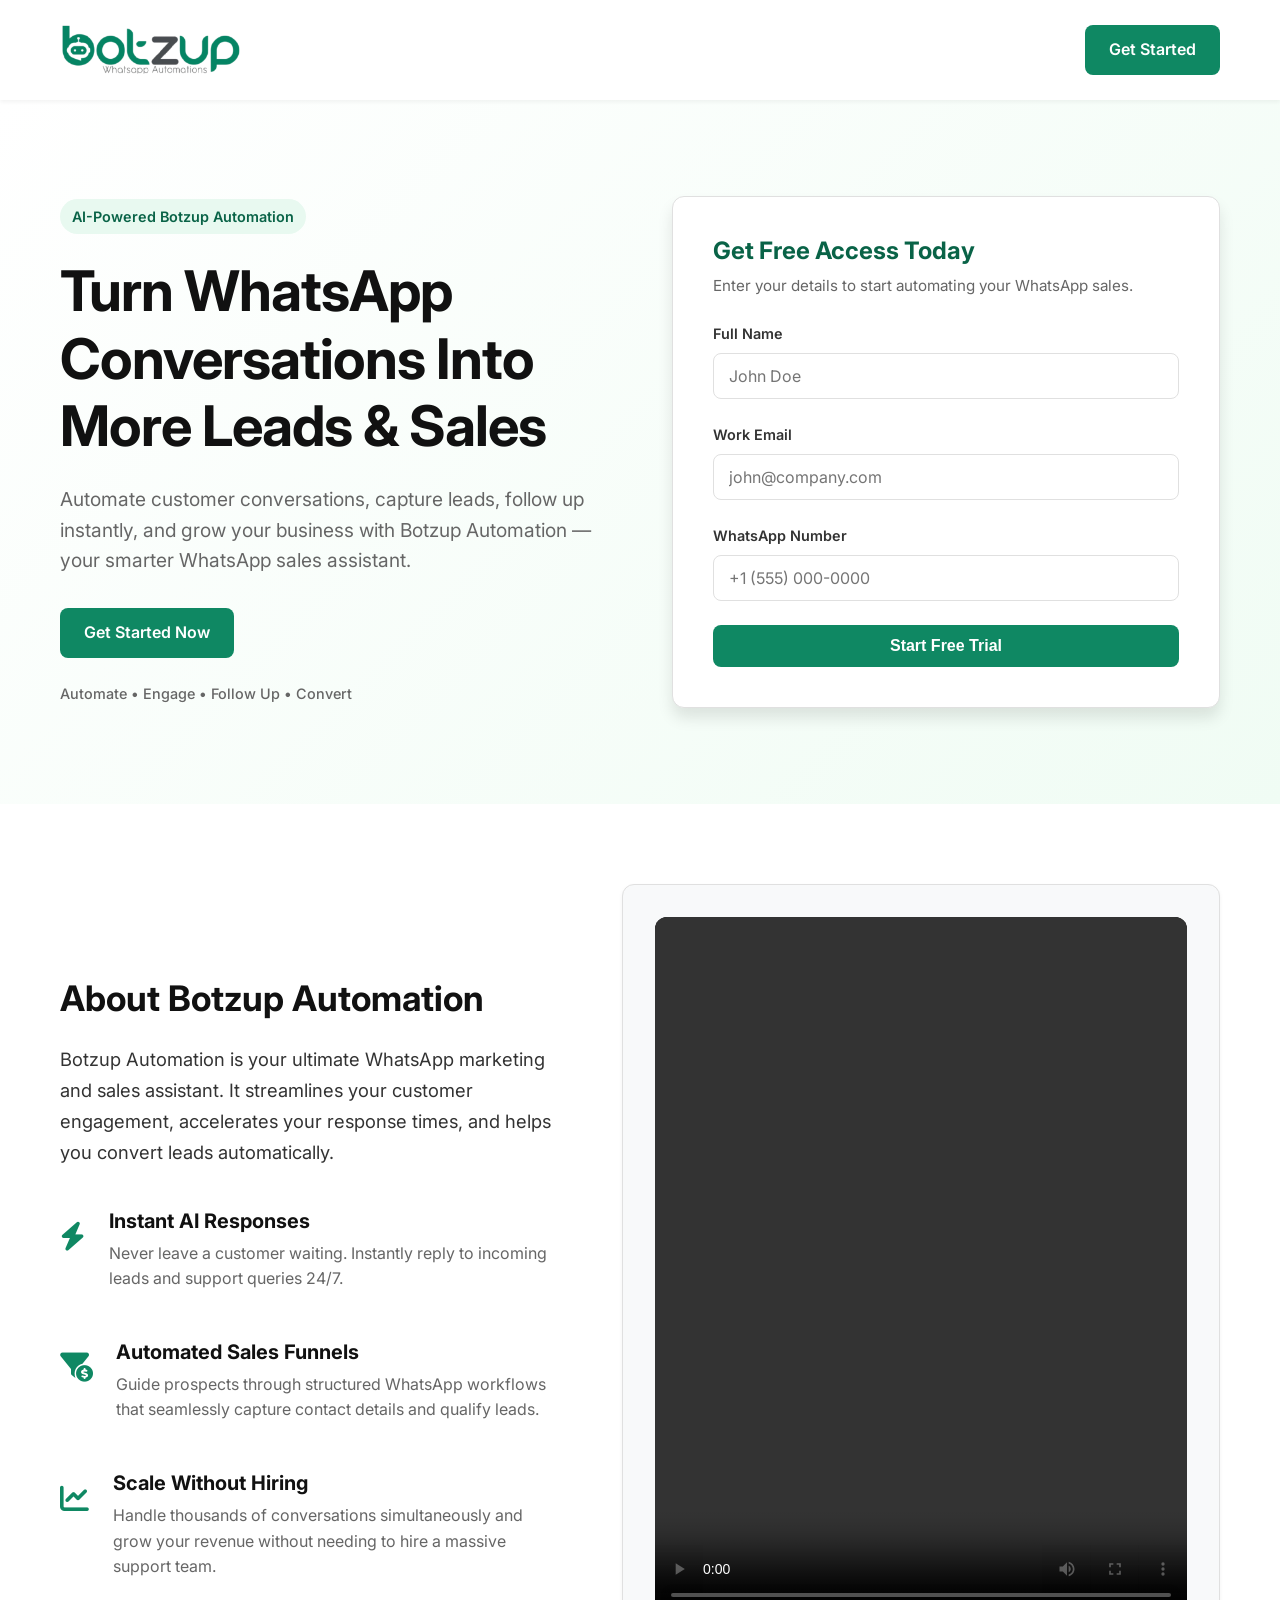
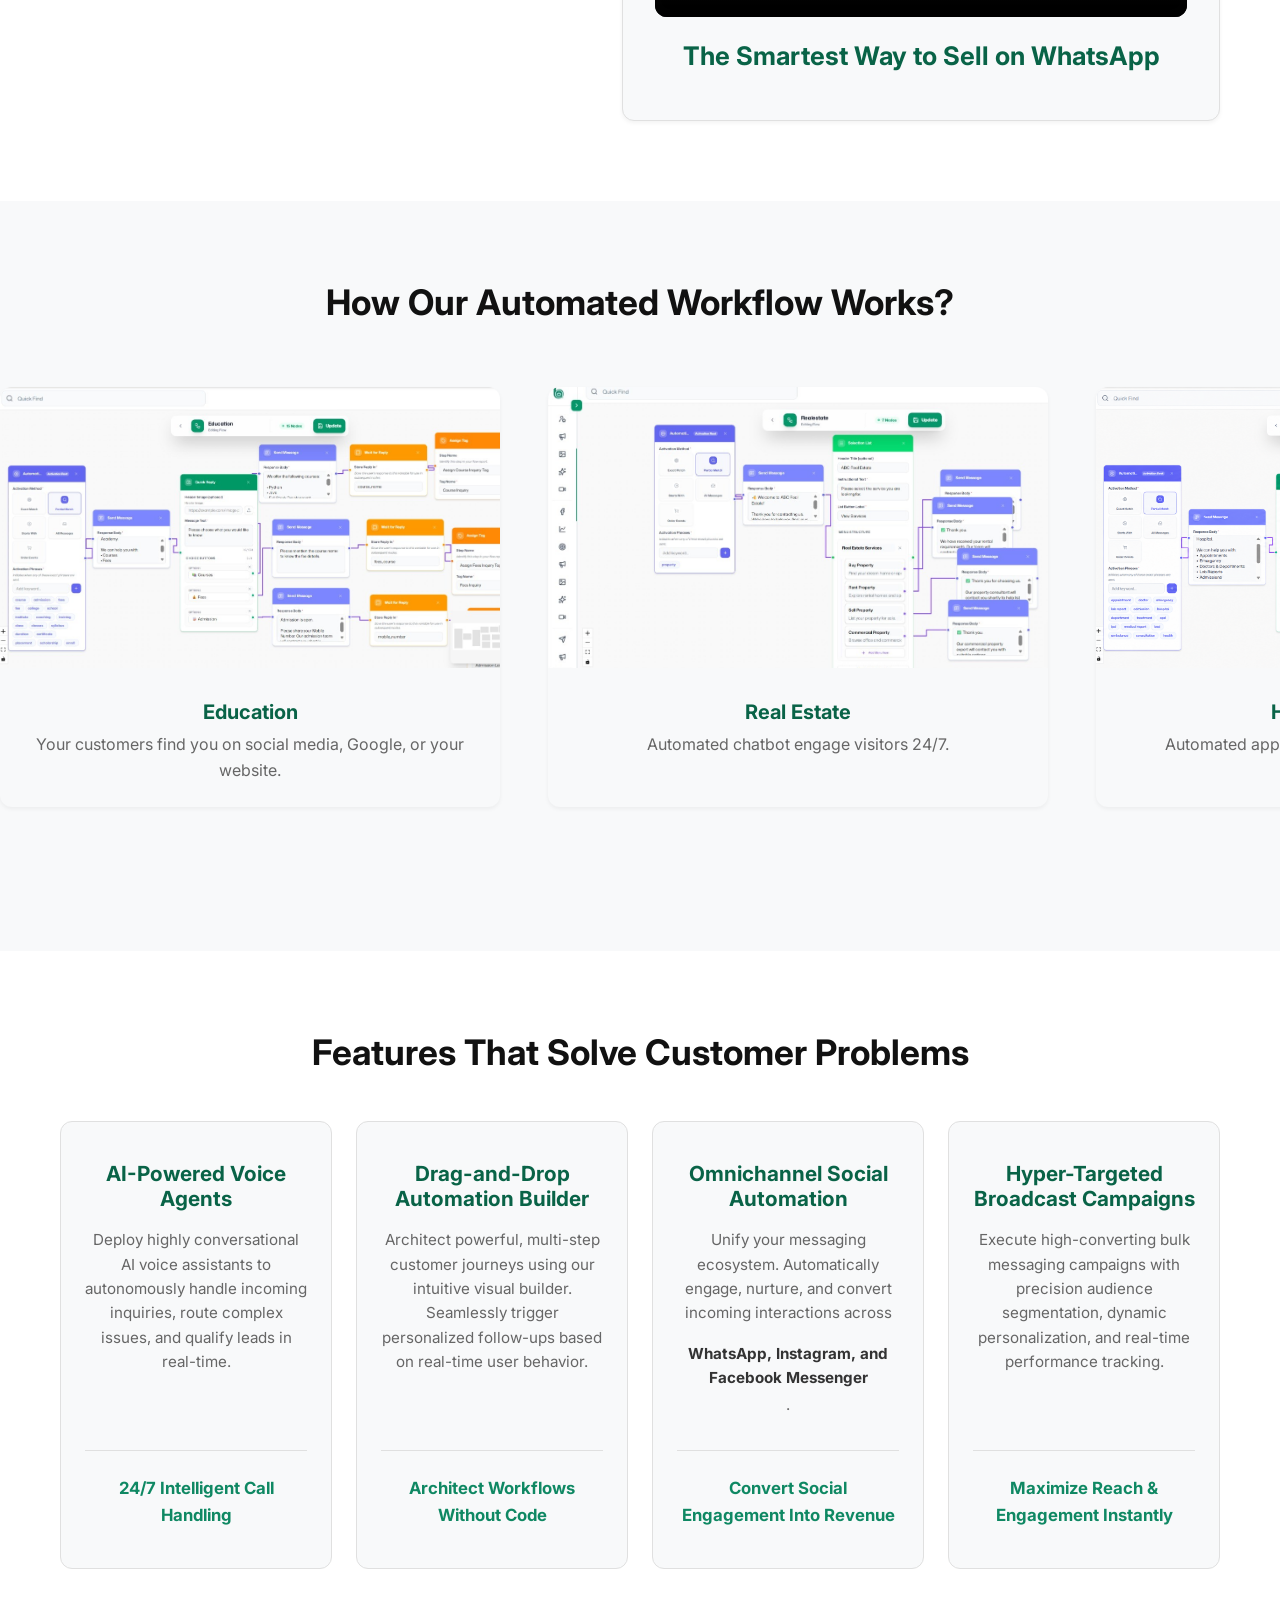
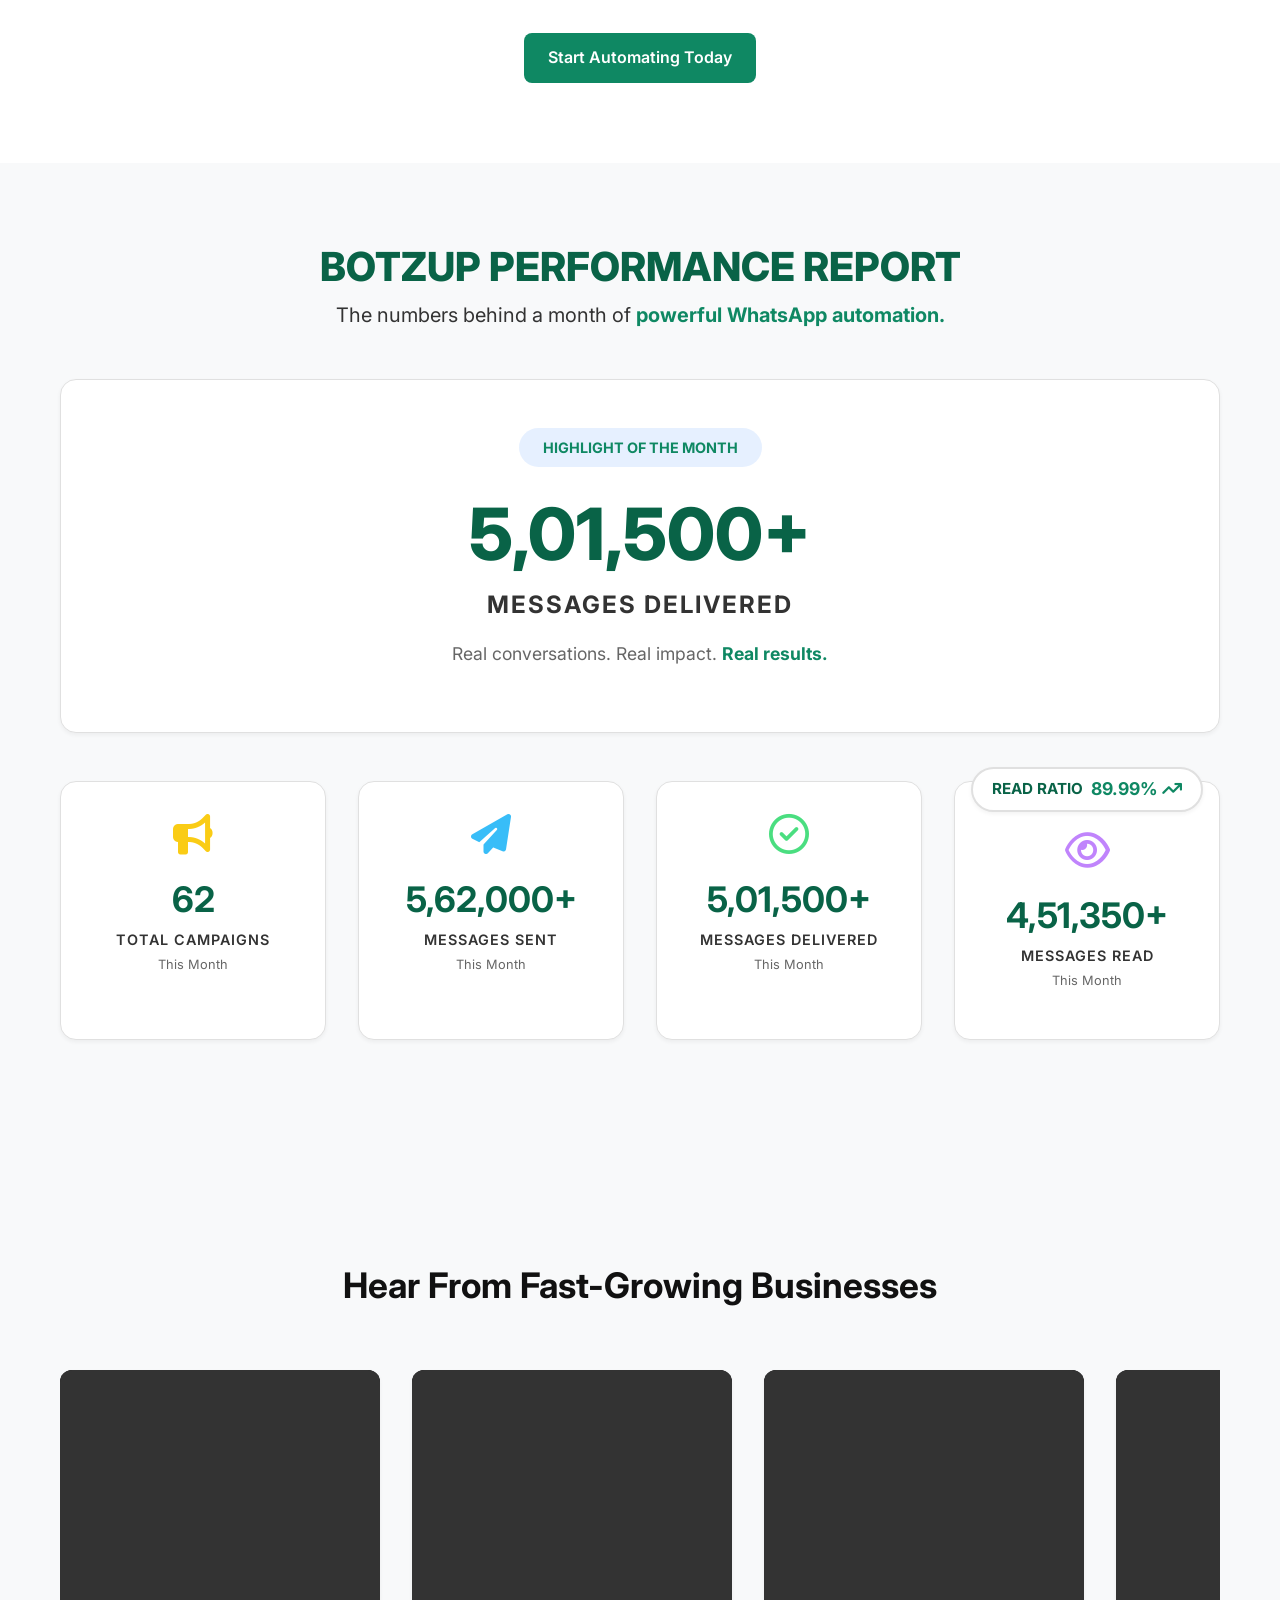
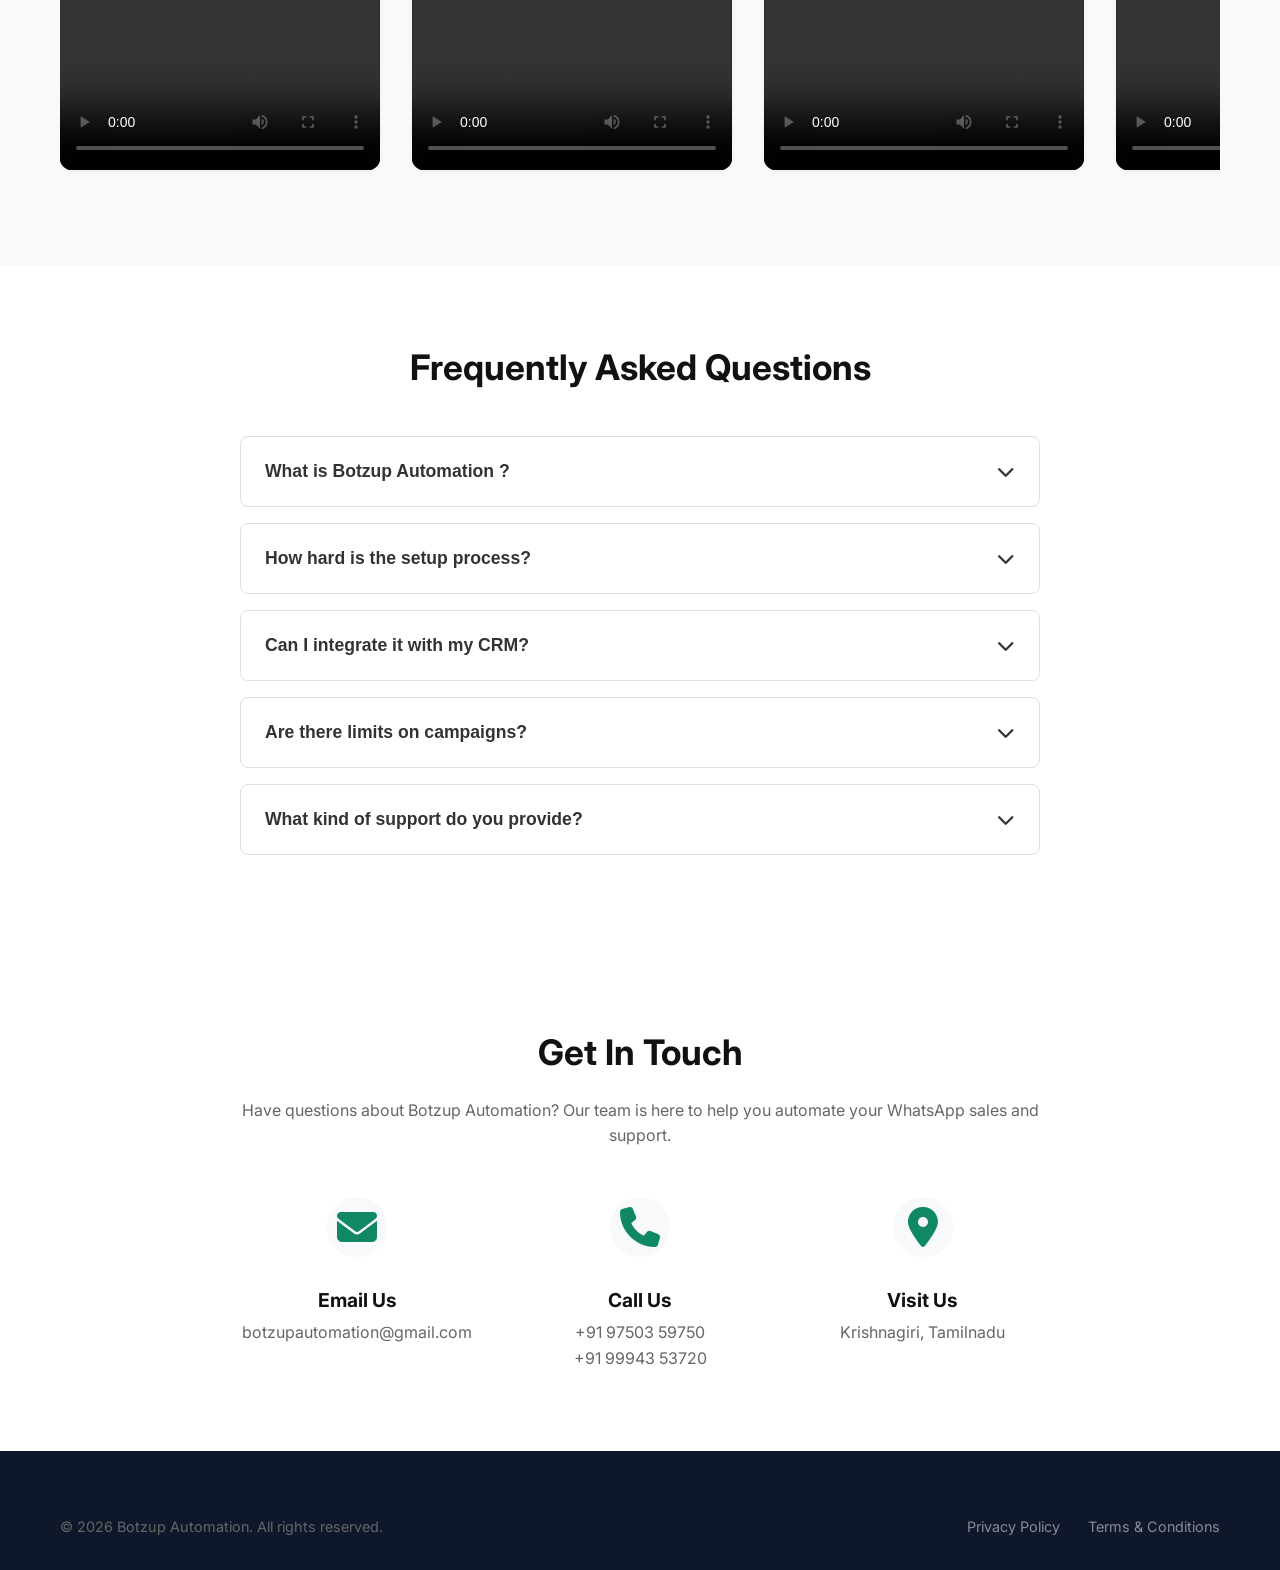
==== index.html @ b065ecfe "first commit" ====
<!DOCTYPE html>
<html lang="en">

<head>
    <meta charset="UTF-8">
    <meta name="viewport" content="width=device-width, initial-scale=1.0">
    <title>Botzup – Turn WhatsApp Conversations Into More Leads & Sales</title>
    <meta name="description"
        content="Automate customer conversations, capture leads, follow up instantly, and grow your business with Botzup Automation — your smarter WhatsApp sales assistant.">
    <link rel="stylesheet" href="css/style.css">
    <link href="https://fonts.googleapis.com/css2?family=Inter:wght@400;500;600;700;800&display=swap" rel="stylesheet">
    <link rel="stylesheet" href="https://cdnjs.cloudflare.com/ajax/libs/font-awesome/6.4.0/css/all.min.css">
    <link rel="icon" href="assets/images/logo.png">
</head>

<body>

    <header class="header" id="header">
        <div class="container header-container">
            <a href="index.html" class="logo">
                <img src="assets/images/logo23.png" alt="Botzup Ads Logo">
            </a>
            <div class="header-cta">
                <a href="https://botzup.net/auth/register" class="btn btn-primary" style="text-decoration: none;">Get
                    Started</a>
            </div>
        </div>
    </header>

    <main>
        <!-- 1. HERO SECTION -->
        <section id="hero" class="hero-section">
            <div class="container hero-container">
                <div class="hero-content">
                    <span class="hero-badge">AI-Powered Botzup Automation </span>
                    <h1>Turn WhatsApp Conversations Into More Leads & Sales</h1>
                    <p>Automate customer conversations, capture leads, follow up instantly, and grow your business with
                        Botzup Automation — your smarter WhatsApp sales assistant.</p>
                    <div class="hero-buttons">
                        <a href="https://botzup.net/auth/register" class="btn btn-primary"
                            style="text-decoration: none;">Get Started Now</a>
                    </div>
                    <div class="hero-trust">Automate &bull; Engage &bull; Follow Up &bull; Convert</div>
                </div>
                <div class="hero-visual">
                    <div class="hero-form-container">
                        <h3>Get Free Access Today</h3>
                        <p>Enter your details to start automating your WhatsApp sales.</p>

                        <form id="hero-form" class="hero-form">
                            <div class="form-group">
                                <label for="name">Full Name</label>
                                <input type="text" id="name" name="name" placeholder="John Doe" required>
                            </div>
                            <div class="form-group">
                                <label for="email">Work Email</label>
                                <input type="email" id="email" name="email" placeholder="john@company.com" required>
                            </div>
                            <div class="form-group">
                                <label for="phone">WhatsApp Number</label>
                                <input type="tel" id="phone" name="phone" placeholder="+1 (555) 000-0000" required>
                            </div>
                            <button type="submit" class="btn btn-primary btn-block">Start Free Trial</button>
                        </form>
                    </div>
                </div>
            </div>
        </section>

        <!-- OVERVIEW / ABOUT SECTION -->
        <section id="overview" class="overview-section" style="background-color: white;">
            <div class="container">
                <div class="overview-grid" style="display: flex; gap: 4rem; align-items: center; flex-wrap: wrap;">
                    <div class="overview-content" style="flex: 1; min-width: 300px;">
                        <h2 class="section-title" style="text-align: left; margin-bottom: 1.5rem;">About Botzup
                            Automation</h2>
                        <p
                            style="font-size: 1.15rem; margin-bottom: 2.5rem; color: var(--text-color); line-height: 1.7;">
                            Botzup Automation is your ultimate WhatsApp marketing and sales assistant. It streamlines
                            your
                            customer engagement, accelerates your response times, and helps you convert leads
                            automatically.
                        </p>

                        <ul class="overview-list" style="list-style: none; padding: 0;">
                            <li style="margin-bottom: 2rem; display: flex; align-items: flex-start; gap: 1.5rem;">
                                <div style="color: var(--primary-color); font-size: 1.8rem; margin-top: 5px;"><i
                                        class="fa-solid fa-bolt"></i></div>
                                <div>
                                    <h4 style="margin-bottom: 0.5rem; font-size: 1.25rem;">Instant AI Responses</h4>
                                    <p style="color: var(--text-light); line-height: 1.6;">Never leave a customer
                                        waiting.
                                        Instantly reply to incoming leads and support queries 24/7.</p>
                                </div>
                            </li>
                            <li style="margin-bottom: 2rem; display: flex; align-items: flex-start; gap: 1.5rem;">
                                <div style="color: var(--primary-color); font-size: 1.8rem; margin-top: 5px;"><i
                                        class="fa-solid fa-funnel-dollar"></i></div>
                                <div>
                                    <h4 style="margin-bottom: 0.5rem; font-size: 1.25rem;">Automated Sales Funnels</h4>
                                    <p style="color: var(--text-light); line-height: 1.6;">Guide prospects through
                                        structured WhatsApp workflows that seamlessly capture contact details and
                                        qualify
                                        leads.</p>
                                </div>
                            </li>
                            <li style="margin-bottom: 2rem; display: flex; align-items: flex-start; gap: 1.5rem;">
                                <div style="color: var(--primary-color); font-size: 1.8rem; margin-top: 5px;"><i
                                        class="fa-solid fa-chart-line"></i></div>
                                <div>
                                    <h4 style="margin-bottom: 0.5rem; font-size: 1.25rem;">Scale Without Hiring</h4>
                                    <p style="color: var(--text-light); line-height: 1.6;">Handle thousands of
                                        conversations
                                        simultaneously and grow your revenue without needing to hire a massive support
                                        team.
                                    </p>
                                </div>
                            </li>
                        </ul>
                    </div>
                    <div class="overview-visual" style="flex: 1.2; min-width: 400px;">
                        <div
                            style="background: var(--bg-light); padding: 2rem; border-radius: var(--border-radius); border: 1px solid var(--border-color); text-align: center; box-shadow: var(--shadow-sm);">
                            <div
                                style="position: relative; width: 100%; height: 700px; margin-bottom: 1.5rem; background-color: #000; border-radius: var(--border-radius); overflow: hidden;">
                                <video width="100%" height="100%" controls style="object-fit: cover;">
                                    <source src="assets/images/about.mp4" type="video/mp4">
                                    Your browser does not support the video tag.
                                </video>
                            </div>
                            <h3 style="font-size: 1.6rem; margin-bottom: 1rem; color: var(--primary-dark);">The Smartest
                                Way to Sell on WhatsApp</h3>

                        </div>
                    </div>
                </div>
            </div>
        </section>

        <!-- 2. PROBLEM SECTION -->
        <section id="problem" class="problem-section">
            <div class="container-fluid">
                <h2 class="section-title">How Our Automated Workflow Works?</h2>

                <div class="workflow-slider"
                    style="position: relative; width: 100%; overflow: hidden; padding: 1rem 0; margin-top: 3rem; margin-bottom: 3rem;">
                    <div class="workflow-slide-track"
                        style="display: flex; gap: 3rem; width: max-content; animation: scroll-workflow 30s linear infinite;">
                        <!-- Original 4 slides -->
                        <div class="workflow-slide"
                            style="width: 500px; flex-shrink: 0; background-color: #f8f9fa; border-radius: var(--border-radius); overflow: hidden; box-shadow: var(--shadow-sm);">
                            <div style="aspect-ratio: 16/9; width: 100%;">
                                <img src="assets/images/flow01.jpeg" alt="Flow Step 1"
                                    style="width: 100%; height: 100%; object-fit: cover;">
                            </div>
                            <div style="padding: 1.5rem; text-align: center;">
                                <h3 style="font-size: 1.25rem; color: var(--primary-dark); margin-bottom: 0.5rem;">
                                    Education</h3>
                                <p style="color: var(--text-light); margin: 0;">Your customers find you on social media,
                                    Google, or your website.</p>
                            </div>
                        </div>
                        <div class="workflow-slide"
                            style="width: 500px; flex-shrink: 0; background-color: #f8f9fa; border-radius: var(--border-radius); overflow: hidden; box-shadow: var(--shadow-sm);">
                            <div style="aspect-ratio: 16/9; width: 100%;">
                                <img src="assets/images/flow02.jpeg" alt="Flow Step 2"
                                    style="width: 100%; height: 100%; object-fit: cover;">
                            </div>
                            <div style="padding: 1.5rem; text-align: center;">
                                <h3 style="font-size: 1.25rem; color: var(--primary-dark); margin-bottom: 0.5rem;">
                                    Real Estate</h3>
                                <p style="color: var(--text-light); margin: 0;">Automated chatbot engage visitors 24/7.
                                </p>
                            </div>
                        </div>
                        <div class="workflow-slide"
                            style="width: 500px; flex-shrink: 0; background-color: #f8f9fa; border-radius: var(--border-radius); overflow: hidden; box-shadow: var(--shadow-sm);">
                            <div style="aspect-ratio: 16/9; width: 100%;">
                                <img src="assets/images/flow03.png" alt="Flow Step 3"
                                    style="width: 100%; height: 100%; object-fit: cover;">
                            </div>
                            <div style="padding: 1.5rem; text-align: center;">
                                <h3 style="font-size: 1.25rem; color: var(--primary-dark); margin-bottom: 0.5rem;">
                                    Hospital/Clinics</h3>
                                <p style="color: var(--text-light); margin: 0;">Automated appointment booking and
                                    follow-ups
                                </p>
                            </div>
                        </div>
                        <div class="workflow-slide"
                            style="width: 500px; flex-shrink: 0; background-color: #f8f9fa; border-radius: var(--border-radius); overflow: hidden; box-shadow: var(--shadow-sm);">
                            <div style="aspect-ratio: 16/9; width: 100%;">
                                <img src="assets/images/flow04.png" alt="Flow Step 4"
                                    style="width: 100%; height: 100%; object-fit: cover;">
                            </div>
                            <div style="padding: 1.5rem; text-align: center;">
                                <h3 style="font-size: 1.25rem; color: var(--primary-dark); margin-bottom: 0.5rem;">
                                    E-commerce</h3>
                                <p style="color: var(--text-light); margin: 0;">Automated product recommendations and
                                    order</p>
                            </div>
                        </div>
                        <div class="workflow-slide"
                            style="width: 500px; flex-shrink: 0; background-color: #f8f9fa; border-radius: var(--border-radius); overflow: hidden; box-shadow: var(--shadow-sm);">
                            <div style="aspect-ratio: 16/9; width: 100%;">
                                <img src="assets/images/flow05.png" alt="Flow Step 5"
                                    style="width: 100%; height: 100%; object-fit: cover;">
                            </div>
                            <div style="padding: 1.5rem; text-align: center;">
                                <h3 style="font-size: 1.25rem; color: var(--primary-dark); margin-bottom: 0.5rem;">
                                    Restaurant</h3>
                                <p style="color: var(--text-light); margin: 0;">Automated table reservations and order
                                </p>
                            </div>
                        </div>

                        <!-- Duplicated slides for Infinite Scroll -->
                        <div class="workflow-slide"
                            style="width: 500px; flex-shrink: 0; background-color: #f8f9fa; border-radius: var(--border-radius); overflow: hidden; box-shadow: var(--shadow-sm);">
                            <div style="aspect-ratio: 16/9; width: 100%;">
                                <img src="assets/images/flow01.jpeg" alt="Flow Step 1"
                                    style="width: 100%; height: 100%; object-fit: cover;">
                            </div>
                            <div style="padding: 1.5rem; text-align: center;">
                                <h3 style="font-size: 1.25rem; color: var(--primary-dark); margin-bottom: 0.5rem;">
                                    Education</h3>
                                <p style="color: var(--text-light); margin: 0;">Automatically capture prospect details.
                                </p>
                            </div>
                        </div>
                        <div class="workflow-slide"
                            style="width: 500px; flex-shrink: 0; background-color: #f8f9fa; border-radius: var(--border-radius); overflow: hidden; box-shadow: var(--shadow-sm);">
                            <div style="aspect-ratio: 16/9; width: 100%;">
                                <img src="assets/images/flow02.jpeg" alt="Flow Step 2"
                                    style="width: 100%; height: 100%; object-fit: cover;">
                            </div>
                            <div style="padding: 1.5rem; text-align: center;">
                                <h3 style="font-size: 1.25rem; color: var(--primary-dark); margin-bottom: 0.5rem;">
                                    Real Estate
                                </h3>
                                <p style="color: var(--text-light); margin: 0;">Engage visitors 24/7</p>
                            </div>
                        </div>
                        <div class="workflow-slide"
                            style="width: 500px; flex-shrink: 0; background-color: #f8f9fa; border-radius: var(--border-radius); overflow: hidden; box-shadow: var(--shadow-sm);">
                            <div style="aspect-ratio: 16/9; width: 100%;">
                                <img src="assets/images/flow03.png" alt="Flow Step 3"
                                    style="width: 100%; height: 100%; object-fit: cover;">
                            </div>
                            <div style="padding: 1.5rem; text-align: center;">
                                <h3 style="font-size: 1.25rem; color: var(--primary-dark); margin-bottom: 0.5rem;">
                                    Hospital/Clinics</h3>
                                <p style="color: var(--text-light); margin: 0;">Appointment booking and follow-ups
                                </p>
                            </div>
                        </div>
                        <div class="workflow-slide"
                            style="width: 500px; flex-shrink: 0; background-color: #f8f9fa; border-radius: var(--border-radius); overflow: hidden; box-shadow: var(--shadow-sm);">
                            <div style="aspect-ratio: 16/9; width: 100%;">
                                <img src="assets/images/flow04.png" alt="Flow Step 4"
                                    style="width: 100%; height: 100%; object-fit: cover;">
                            </div>
                            <div style="padding: 1.5rem; text-align: center;">
                                <h3 style="font-size: 1.25rem; color: var(--primary-dark); margin-bottom: 0.5rem;">
                                    E-commerce</h3>
                                <p style="color: var(--text-light); margin: 0;">Automated order management and customer
                                    support</p>
                            </div>
                        </div>
                        <div class="workflow-slide"
                            style="width: 500px; flex-shrink: 0; background-color: #f8f9fa; border-radius: var(--border-radius); overflow: hidden; box-shadow: var(--shadow-sm);">
                            <div style="aspect-ratio: 16/9; width: 100%;">
                                <img src="assets/images/flow05.png" alt="Flow Step 5"
                                    style="width: 100%; height: 100%; object-fit: cover;">
                            </div>
                            <div style="padding: 1.5rem; text-align: center;">
                                <h3 style="font-size: 1.25rem; color: var(--primary-dark); margin-bottom: 0.5rem;">
                                    Restaurant</h3>
                                <p style="color: var(--text-light); margin: 0;">Online ordering and table reservations
                                </p>
                            </div>
                        </div>
                    </div>
                </div>

                <style>
                    .workflow-slide-track:hover {
                        animation-play-state: paused !important;
                    }

                    @keyframes scroll-workflow {
                        0% {
                            transform: translateX(0);
                        }

                        100% {
                            transform: translateX(calc(-50% - 1.5rem));
                        }
                    }
                </style>
            </div>
        </section>

        <!-- 3. FEATURES SECTION -->
        <section id="features" class="features-section">
            <div class="container">
                <h2 class="section-title">Features That Solve Customer Problems</h2>

                <div class="features-list">
                    <!-- Feature 01 -->
                    <div class="feature-row">
                        <div class="feature-content">
                            <h3>AI-Powered Voice Agents</h3>
                            <div class="feature-details">
                                <p>Deploy highly conversational AI voice assistants to autonomously handle incoming
                                    inquiries, route complex issues, and qualify leads in real-time.</p>

                            </div>
                        </div>
                        <div class="feature-highlight">
                            <span>24/7 Intelligent Call Handling</span>
                        </div>
                    </div>

                    <!-- Feature 02 -->
                    <div class="feature-row">
                        <div class="feature-content">
                            <h3>Drag-and-Drop Automation Builder</h3>
                            <div class="feature-details">
                                <p>Architect powerful, multi-step customer journeys using our intuitive visual builder.
                                    Seamlessly trigger personalized follow-ups based on real-time user behavior.</p>

                            </div>
                        </div>
                        <div class="feature-highlight">
                            <span>Architect Workflows Without Code</span>
                        </div>
                    </div>

                    <!-- Feature 03 -->
                    <div class="feature-row">
                        <div class="feature-content">
                            <h3>Omnichannel Social Automation</h3>
                            <div class="feature-details">
                                <p>Unify your messaging ecosystem. Automatically engage, nurture, and convert incoming
                                    interactions across <strong>WhatsApp, Instagram, and Facebook Messenger</strong>.
                                </p>

                            </div>
                        </div>
                        <div class="feature-highlight">
                            <span>Convert Social Engagement Into Revenue</span>
                        </div>
                    </div>

                    <!-- Feature 04 -->
                    <div class="feature-row">
                        <div class="feature-content">
                            <h3>Hyper-Targeted Broadcast Campaigns</h3>
                            <div class="feature-details">
                                <p>Execute high-converting bulk messaging campaigns with precision audience
                                    segmentation, dynamic personalization, and real-time performance tracking.</p>

                            </div>
                        </div>
                        <div class="feature-highlight">
                            <span>Maximize Reach & Engagement Instantly</span>
                        </div>
                    </div>
                </div>

                <div style="text-align: center; margin-top: 4rem;">
                    <a href="https://botzup.net/auth/register" class="btn btn-primary"
                        style="text-decoration: none;">Start Automating Today</a>
                </div>
            </div>
        </section>

        <!-- PERFORMANCE REPORT SECTION -->
        <section id="performance" class="performance-section" style="background-color: #f8f9fa; padding: 5rem 0;">
            <div class="container">
                <div style="text-align: center; margin-bottom: 3rem;">
                    <h2
                        style="color: var(--primary-dark); font-size: 2.5rem; margin-bottom: 0.5rem; font-weight: 800; text-transform: uppercase;">
                        Botzup Performance Report</h2>
                    <p style="font-size: 1.25rem; color: var(--text-color);">The numbers behind a month of <strong
                            style="color: var(--primary-color);">powerful WhatsApp automation.</strong></p>
                </div>

                <!-- Highlight Card -->
                <div
                    style="background: white; border-radius: 16px; padding: 3rem; margin-bottom: 3rem; display: flex; flex-direction: column; align-items: center; box-shadow: var(--shadow-sm); border: 1px solid var(--border-color); text-align: center;">
                    <div
                        style="background: rgba(13, 110, 253, 0.1); color: var(--primary-color); padding: 0.5rem 1.5rem; border-radius: 20px; font-weight: bold; margin-bottom: 1.5rem; text-transform: uppercase; font-size: 0.9rem;">
                        Highlight of the Month</div>
                    <h3 style="font-size: 4.5rem; margin-bottom: 0.5rem; font-weight: 800; color: var(--primary-dark);">
                        5,01,500+</h3>
                    <p
                        style="font-size: 1.5rem; font-weight: bold; letter-spacing: 2px; margin-bottom: 1rem; color: var(--text-color);">
                        MESSAGES DELIVERED</p>
                    <p style="font-size: 1.1rem; color: var(--text-light);">Real conversations. Real impact. <strong
                            style="color: var(--primary-color);">Real results.</strong></p>
                </div>

                <!-- Metrics Grid -->
                <div
                    style="display: grid; grid-template-columns: repeat(auto-fit, minmax(220px, 1fr)); gap: 2rem; margin-bottom: 4rem;">
                    <div
                        style="background: white; padding: 2rem; border-radius: 16px; box-shadow: var(--shadow-sm); border: 1px solid var(--border-color); text-align: center; display: flex; flex-direction: column; align-items: center;">
                        <i class="fa-solid fa-bullhorn"
                            style="font-size: 2.5rem; color: #facc15; margin-bottom: 1.5rem;"></i>
                        <h4
                            style="font-size: 2.2rem; font-weight: 700; margin-bottom: 0.5rem; color: var(--primary-dark);">
                            62</h4>
                        <p
                            style="font-size: 0.9rem; text-transform: uppercase; letter-spacing: 1px; color: var(--text-color); font-weight: 600; margin-bottom: 0.2rem;">
                            Total Campaigns</p>
                        <p style="font-size: 0.8rem; color: var(--text-light);">This Month</p>
                    </div>
                    <div
                        style="background: white; padding: 2rem; border-radius: 16px; box-shadow: var(--shadow-sm); border: 1px solid var(--border-color); text-align: center; display: flex; flex-direction: column; align-items: center;">
                        <i class="fa-solid fa-paper-plane"
                            style="font-size: 2.5rem; color: #38bdf8; margin-bottom: 1.5rem;"></i>
                        <h4
                            style="font-size: 2.2rem; font-weight: 700; margin-bottom: 0.5rem; color: var(--primary-dark);">
                            5,62,000+</h4>
                        <p
                            style="font-size: 0.9rem; text-transform: uppercase; letter-spacing: 1px; color: var(--text-color); font-weight: 600; margin-bottom: 0.2rem;">
                            Messages Sent</p>
                        <p style="font-size: 0.8rem; color: var(--text-light);">This Month</p>
                    </div>
                    <div
                        style="background: white; padding: 2rem; border-radius: 16px; box-shadow: var(--shadow-sm); border: 1px solid var(--border-color); text-align: center; display: flex; flex-direction: column; align-items: center;">
                        <i class="fa-regular fa-circle-check"
                            style="font-size: 2.5rem; color: #4ade80; margin-bottom: 1.5rem;"></i>
                        <h4
                            style="font-size: 2.2rem; font-weight: 700; margin-bottom: 0.5rem; color: var(--primary-dark);">
                            5,01,500+</h4>
                        <p
                            style="font-size: 0.9rem; text-transform: uppercase; letter-spacing: 1px; color: var(--text-color); font-weight: 600; margin-bottom: 0.2rem;">
                            Messages Delivered</p>
                        <p style="font-size: 0.8rem; color: var(--text-light);">This Month</p>
                    </div>
                    <div
                        style="background: white; padding: 2rem; border-radius: 16px; box-shadow: var(--shadow-sm); border: 1px solid var(--border-color); text-align: center; display: flex; flex-direction: column; align-items: center; position: relative;">
                        <div
                            style="position: absolute; top: -15px; background: white; border: 2px solid var(--border-color); color: var(--primary-dark); padding: 0.4rem 1.2rem; border-radius: 30px; font-weight: bold; font-size: 0.95rem; box-shadow: var(--shadow-sm); display: flex; align-items: center; gap: 8px;">
                            READ RATIO <span style="color: var(--primary-color); font-size: 1.1rem;">89.99% <i
                                    class="fa-solid fa-arrow-trend-up"></i></span>
                        </div>
                        <i class="fa-regular fa-eye"
                            style="font-size: 2.5rem; color: #c084fc; margin-bottom: 1.5rem; margin-top: 1rem;"></i>
                        <h4
                            style="font-size: 2.2rem; font-weight: 700; margin-bottom: 0.5rem; color: var(--primary-dark);">
                            4,51,350+</h4>
                        <p
                            style="font-size: 0.9rem; text-transform: uppercase; letter-spacing: 1px; color: var(--text-color); font-weight: 600; margin-bottom: 0.2rem;">
                            Messages Read</p>
                        <p style="font-size: 0.8rem; color: var(--text-light);">This Month</p>
                    </div>
                </div>


            </div>
        </section>

        <!-- 8. TESTIMONIALS SECTION -->
        <section id="testimonials" class="testimonials-section bg-light">
            <div class="container">
                <h2 class="section-title">Hear From Fast-Growing Businesses</h2>
                <div class="testimonials-slider">
                    <div class="testimonials-slide-track">
                        <!-- Original 4 Video Reviews -->
                        <!-- Video 1 -->
                        <div class="testimonial-card"
                            style="padding: 0; overflow: hidden; display: flex; flex-direction: column; width: 320px; flex: 0 0 320px;">
                            <div style="width: 100%; height: 400px; background: #000;">
                                <video width="100%" height="100%" controls style="object-fit: cover;">
                                    <source src="assets/images/test01.mp4" type="video/mp4">
                                </video>
                            </div>
                        </div>
                        <!-- Video 2 -->
                        <div class="testimonial-card"
                            style="padding: 0; overflow: hidden; display: flex; flex-direction: column; width: 320px; flex: 0 0 320px;">
                            <div style="width: 100%; height: 400px; background: #000;">
                                <video width="100%" height="100%" controls style="object-fit: cover;">
                                    <source src="assets/images/test02.mp4" type="video/mp4">
                                </video>
                            </div>
                        </div>
                        <!-- Video 3 -->
                        <div class="testimonial-card"
                            style="padding: 0; overflow: hidden; display: flex; flex-direction: column; width: 320px; flex: 0 0 320px;">
                            <div style="width: 100%; height: 400px; background: #000;">
                                <video width="100%" height="100%" controls style="object-fit: cover;">
                                    <source src="assets/images/test03.mp4" type="video/mp4">
                                </video>
                            </div>
                        </div>
                        <!-- Video 4 -->
                        <div class="testimonial-card"
                            style="padding: 0; overflow: hidden; display: flex; flex-direction: column; width: 320px; flex: 0 0 320px;">
                            <div style="width: 100%; height: 400px; background: #000;">
                                <video width="100%" height="100%" controls style="object-fit: cover;">
                                    <source src="assets/images/test04.mp4" type="video/mp4">
                                </video>
                            </div>
                        </div>

                        <!-- Duplicated 4 Video Reviews for Infinite Scroll -->
                        <!-- Video 1 -->
                        <div class="testimonial-card"
                            style="padding: 0; overflow: hidden; display: flex; flex-direction: column; width: 320px; flex: 0 0 320px;">
                            <div style="width: 100%; height: 400px; background: #000;">
                                <video width="100%" height="100%" controls style="object-fit: cover;">
                                    <source src="assets/images/test01.mp4" type="video/mp4">
                                </video>
                            </div>
                        </div>
                        <!-- Video 2 -->
                        <div class="testimonial-card"
                            style="padding: 0; overflow: hidden; display: flex; flex-direction: column; width: 320px; flex: 0 0 320px;">
                            <div style="width: 100%; height: 400px; background: #000;">
                                <video width="100%" height="100%" controls style="object-fit: cover;">
                                    <source src="assets/images/test02.mp4" type="video/mp4">
                                </video>
                            </div>
                        </div>
                        <!-- Video 3 -->
                        <div class="testimonial-card"
                            style="padding: 0; overflow: hidden; display: flex; flex-direction: column; width: 320px; flex: 0 0 320px;">
                            <div style="width: 100%; height: 400px; background: #000;">
                                <video width="100%" height="100%" controls style="object-fit: cover;">
                                    <source src="assets/images/test03.mp4" type="video/mp4">
                                </video>
                            </div>
                        </div>
                        <!-- Video 4 -->
                        <div class="testimonial-card"
                            style="padding: 0; overflow: hidden; display: flex; flex-direction: column; width: 320px; flex: 0 0 320px;">
                            <div style="width: 100%; height: 400px; background: #000;">
                                <video width="100%" height="100%" controls style="object-fit: cover;">
                                    <source src="assets/images/test04.mp4" type="video/mp4">
                                </video>
                            </div>
                        </div>
                    </div>
                </div>
            </div>
        </section>

        <!-- 9. FAQ SECTION -->
        <section id="faq" class="faq-section">
            <div class="container">
                <h2 class="section-title">Frequently Asked Questions</h2>
                <div class="faq-accordion">
                    <div class="faq-item">
                        <button class="faq-question">What is Botzup Automation ? <i
                                class="fa-solid fa-chevron-down"></i></button>
                        <div class="faq-answer">
                            <p>Botzup Automation allows you to use software to automatically reply to incoming messages,
                                send bulk campaigns, and schedule follow-ups without manual intervention.</p>
                        </div>
                    </div>
                    <div class="faq-item">
                        <button class="faq-question">How hard is the setup process? <i
                                class="fa-solid fa-chevron-down"></i></button>
                        <div class="faq-answer">
                            <p>Setup is quick and straightforward. You simply connect your WhatsApp Business API,
                                configure
                                your automated reply templates, and you're ready to go.</p>
                        </div>
                    </div>
                    <div class="faq-item">
                        <button class="faq-question">Can I integrate it with my CRM? <i
                                class="fa-solid fa-chevron-down"></i></button>
                        <div class="faq-answer">
                            <p>Yes, our platform integrates seamlessly with popular CRMs, allowing you to sync leads and
                                customer data directly from your WhatsApp conversations.</p>
                        </div>
                    </div>
                    <div class="faq-item">
                        <button class="faq-question">Are there limits on campaigns? <i
                                class="fa-solid fa-chevron-down"></i></button>
                        <div class="faq-answer">
                            <p>Campaign limits depend on your pricing tier and WhatsApp's official API policies. We
                                offer
                                scalable plans to fit businesses of all sizes.</p>
                        </div>
                    </div>
                    <div class="faq-item">
                        <button class="faq-question">What kind of support do you provide? <i
                                class="fa-solid fa-chevron-down"></i></button>
                        <div class="faq-answer">
                            <p>We provide 24/7 dedicated support to assist with setup, API connection, and optimizing
                                your
                                automation flows.</p>
                        </div>
                    </div>
                </div>
            </div>
        </section>


        <!-- 10. CONTACT SECTION -->
        <section id="contact" class="contact-section">
            <div class="container contact-container" style="justify-content: center; text-align: center;">
                <div class="contact-content" style="max-width: 800px; width: 100%;">
                    <h2 class="section-title" style="margin-bottom: 1.5rem;">Get In Touch</h2>
                    <p style="margin-bottom: 3rem;">Have questions about Botzup Automation? Our team is here to help you
                        automate your WhatsApp sales and support.</p>
                    <div class="contact-info"
                        style="display: flex; flex-direction: row; flex-wrap: wrap; justify-content: center; align-items: flex-start; gap: 3rem; width: 100%;">
                        <div class="contact-info-item"
                            style="display: flex; flex-direction: column; align-items: center; text-align: center; flex: 1; min-width: 200px;">
                            <i class="fa-solid fa-envelope"
                                style="margin-bottom: 1rem; font-size: 2.5rem; color: var(--primary-color);"></i>
                            <div>
                                <h4 style="margin-bottom: 0.5rem;">Email Us</h4>
                                <p style="margin: 0; color: var(--text-light);">botzupautomation@gmail.com</p>
                            </div>
                        </div>
                        <div class="contact-info-item"
                            style="display: flex; flex-direction: column; align-items: center; text-align: center; flex: 1; min-width: 200px;">
                            <i class="fa-solid fa-phone"
                                style="margin-bottom: 1rem; font-size: 2.5rem; color: var(--primary-color);"></i>
                            <div>
                                <h4 style="margin-bottom: 0.5rem;">Call Us</h4>
                                <p style="margin: 0; color: var(--text-light);">+91 97503 59750<br>+91 99943 53720</p>
                            </div>
                        </div>
                        <div class="contact-info-item"
                            style="display: flex; flex-direction: column; align-items: center; text-align: center; flex: 1; min-width: 200px;">
                            <i class="fa-solid fa-location-dot"
                                style="margin-bottom: 1rem; font-size: 2.5rem; color: var(--primary-color);"></i>
                            <div>
                                <h4 style="margin-bottom: 0.5rem;">Visit Us</h4>
                                <p style="margin: 0; color: var(--text-light);">Krishnagiri, Tamilnadu</p>
                            </div>
                        </div>
                    </div>
                </div>
            </div>
        </section>

    </main>

    <!-- 11. FOOTER SECTION -->
    <footer class="footer">
        <div class="container">
            <div class="footer-bottom" style="border-top: none; padding-top: 0;">
                <p>&copy; 2026 Botzup Automation. All rights reserved.</p>
                <p>
                    <a href="privacy-policy.html">Privacy Policy</a>
                    <a href="terms-conditions.html">Terms & Conditions</a>
                </p>
            </div>
        </div>
    </footer>

    <!-- GET STARTED MODAL -->
    <div id="cta-modal" class="modal">
        <div class="modal-content">
            <span class="close-modal">&times;</span>
            <h3 style="margin-bottom: 0.5rem;">Enter Your Mobile Number</h3>
            <p style="color: #666; margin-bottom: 1.5rem;">Please provide your WhatsApp number to get started.</p>
            <form id="modal-form">
                <div class="form-group" style="margin-bottom: 1rem;">
                    <label for="modal-name">Full Name</label>
                    <input type="text" id="modal-name" required
                        style="width: 100%; padding: 12px; border: 1px solid #ddd; border-radius: 8px;">
                </div>
                <div class="form-group" style="margin-bottom: 1.5rem;">
                    <label for="modal-phone">WhatsApp Number</label>
                    <input type="tel" id="modal-phone" required
                        style="width: 100%; padding: 12px; border: 1px solid #ddd; border-radius: 8px;">
                </div>
                <button type="submit" class="btn btn-primary" style="width: 100%;">Submit</button>
            </form>
        </div>
    </div>

    <script src="js/script.js"></script>
</body>

</html>
---- css/style.css ----
/* 1. Reset / Base */
* {
    margin: 0;
    padding: 0;
    box-sizing: border-box;
}

/* 2. Variables */
:root {
    --primary-color: #0f8863;
    /* Botzup Logo Teal */
    --primary-dark: #096347;
    --secondary-color: #4a4a4f;
    --text-color: #333333;
    --text-light: #666666;
    --bg-color: #ffffff;
    --bg-light: #f8f9fa;
    --border-color: #e0e0e0;
    --shadow-sm: 0 2px 4px rgba(0, 0, 0, 0.05);
    --shadow-md: 0 4px 6px rgba(0, 0, 0, 0.07);
    --shadow-lg: 0 10px 15px rgba(0, 0, 0, 0.1);
    --border-radius: 12px;
    --transition: all 0.3s ease;
    --font-family: 'Inter', sans-serif;
}

/* 3. Typography */
body {
    font-family: var(--font-family);
    color: var(--text-color);
    line-height: 1.6;
    background-color: var(--bg-color);
}

h1,
h2,
h3,
h4,
h5,
h6 {
    font-weight: 700;
    line-height: 1.2;
    margin-bottom: 1rem;
    color: #111;
}

h1 {
    font-size: 3rem;
}

h2 {
    font-size: 2.2rem;
}

h3 {
    font-size: 1.5rem;
}

p {
    margin-bottom: 1rem;
    color: var(--text-light);
}

a {
    color: var(--primary-dark);
    text-decoration: none;
    transition: var(--transition);
}

a:hover {
    color: var(--primary-color);
}

.container {
    max-width: 1200px;
    margin: 0 auto;
    padding: 0 20px;
}

.section-title {
    text-align: center;
    margin-bottom: 3rem;
}

section {
    padding: 5rem 0;
}

.bg-light {
    background-color: var(--bg-light);
}

/* 4. Buttons */
.btn {
    display: inline-block;
    padding: 12px 24px;
    border-radius: 8px;
    font-weight: 600;
    font-size: 1rem;
    cursor: pointer;
    border: none;
    transition: var(--transition);
    text-align: center;
}

.btn-primary {
    background-color: var(--primary-color);
    color: white;
}

.btn-primary:hover {
    background-color: var(--primary-dark);
    transform: translateY(-2px);
    box-shadow: var(--shadow-md);
}

.btn-secondary {
    background-color: var(--text-color);
    color: white;
}

.btn-secondary:hover {
    background-color: #111;
    transform: translateY(-2px);
}

.btn-outline {
    background-color: transparent;
    border: 2px solid white;
    color: white;
}

.btn-outline:hover {
    background-color: white;
    color: var(--primary-dark);
}

.btn-whatsapp {
    background-color: #fff;
    color: var(--primary-color);
    border: 1px solid var(--border-color);
    display: flex;
    align-items: center;
    gap: 8px;
    justify-content: center;
}

.btn-whatsapp:hover {
    background-color: var(--bg-light);
    border-color: var(--primary-color);
}

.btn-whatsapp i {
    font-size: 1.2rem;
}

/* 4.5 Header */
.header {
    background: white;
    padding: 15px 0;
    box-shadow: var(--shadow-sm);
    position: sticky;
    top: 0;
    z-index: 1000;
}

.header-container {
    display: flex;
    justify-content: space-between;
    align-items: center;
}

.logo {
    display: flex;
    align-items: center;
    text-decoration: none;
}

.logo img {
    height: 70px;
    /* Standard navbar logo height */
    width: 180px;
    object-fit: contain;
    /* margin-top: -31px; */
}

.nav {
    display: flex;
    align-items: center;
    gap: 2rem;
}

.nav-list {
    display: flex;
    list-style: none;
    gap: 1.5rem;
}

.nav-link {
    color: var(--text-color);
    font-weight: 500;
}

.nav-link:hover {
    color: var(--primary-color);
}

/* 5. Hero */
.hero-section {
    padding: 6rem 0;
    background: linear-gradient(135deg, #ffffff 0%, #f0fcf4 100%);
    overflow: hidden;
}

.hero-container {
    display: flex;
    align-items: center;
    gap: 4rem;
}

.hero-content {
    flex: 1;
}

.hero-content h1 {
    font-size: 3.5rem;
    margin-bottom: 1.5rem;
    letter-spacing: -1px;
}

.hero-content p {
    font-size: 1.2rem;
    margin-bottom: 2rem;
}

.hero-buttons {
    display: flex;
    gap: 1rem;
}

.hero-visual {
    flex: 1;
    position: relative;
}

.hero-badge {
    display: inline-block;
    padding: 6px 12px;
    background-color: #e8f9f0;
    color: var(--primary-dark);
    font-size: 0.9rem;
    font-weight: 600;
    border-radius: 20px;
    margin-bottom: 1.5rem;
}

.hero-trust {
    margin-top: 1.5rem;
    font-size: 0.9rem;
    color: var(--text-light);
    font-weight: 500;
}

/* Hero Form */
.hero-form-container {
    background: white;
    padding: 2.5rem;
    border-radius: var(--border-radius);
    box-shadow: var(--shadow-lg);
    border: 1px solid var(--border-color);
}

.hero-form-container h3 {
    margin-bottom: 0.5rem;
    font-size: 1.5rem;
    color: var(--primary-dark);
}

.hero-form-container p {
    margin-bottom: 1.5rem;
    font-size: 0.95rem;
}

.form-group {
    margin-bottom: 1.5rem;
    text-align: left;
}

.form-group label {
    display: block;
    margin-bottom: 0.5rem;
    font-weight: 600;
    font-size: 0.9rem;
    color: var(--text-color);
}

.form-group input {
    width: 100%;
    padding: 12px 15px;
    border: 1px solid var(--border-color);
    border-radius: 8px;
    font-family: var(--font-family);
    font-size: 1rem;
    transition: var(--transition);
}

.form-group input:focus {
    outline: none;
    border-color: var(--primary-color);
    box-shadow: 0 0 0 3px rgba(37, 211, 102, 0.2);
}

.btn-block {
    width: 100%;
    display: block;
}

/* Trusted Brands Marquee */
.trusted-section {
    padding: 3rem 0;
    background: white;
    border-bottom: 1px solid var(--border-color);
}

.trusted-title {
    text-align: center;
    font-size: 0.95rem;
    font-weight: 600;
    color: var(--text-light);
    text-transform: uppercase;
    letter-spacing: 1px;
    margin-bottom: 2rem;
}

.logo-slider {
    height: 60px;
    margin: auto;
    overflow: hidden;
    position: relative;
    width: 100%;
}

.logo-slider::before,
.logo-slider::after {
    background: linear-gradient(to right, rgba(255, 255, 255, 1) 0%, rgba(255, 255, 255, 0) 100%);
    content: "";
    height: 60px;
    position: absolute;
    width: 100px;
    z-index: 2;
}

.logo-slider::after {
    right: 0;
    top: 0;
    transform: rotateZ(180deg);
}

.logo-slider::before {
    left: 0;
    top: 0;
}

.logo-slide-track {
    animation: scroll 20s linear infinite;
    display: flex;
    width: calc(200px * 10);
    /* 10 slides total */
}

.slide {
    height: 60px;
    width: 200px;
    display: flex;
    align-items: center;
    justify-content: center;
    padding: 0 20px;
}

.slide img {
    max-height: 40px;
    max-width: 100%;
    filter: grayscale(100%) opacity(60%);
    transition: var(--transition);
}

.slide img:hover {
    filter: grayscale(0%) opacity(100%);
}

@keyframes scroll {
    0% {
        transform: translateX(0);
    }

    100% {
        transform: translateX(calc(-200px * 5));
    }

    /* scroll 5 slides */
}

/* 6. Problem Section */
.problem-section {
    padding: 5rem 0;
    background-color: var(--bg-light);
}

.problem-slider {
    position: relative;
    width: 100%;
    overflow: hidden;
    padding: 1rem 0;
}

.problem-slide-track {
    display: flex;
    gap: 2rem;
    width: max-content;
    animation: scroll-problem 35s linear infinite;
}

.problem-slide-track:hover {
    animation-play-state: paused;
}

@keyframes scroll-problem {
    0% {
        transform: translateX(0);
    }

    100% {
        transform: translateX(calc(-50% - 1rem));
    }
}

.problem-card {
    background: white;
    padding: 1.5rem;
    border-radius: var(--border-radius);
    border: 1px solid var(--border-color);
    text-align: center;
    transition: var(--transition);
    width: 280px;
    flex-shrink: 0;
}

.problem-card:hover {
    box-shadow: var(--shadow-md);
    transform: translateY(-5px);
}

.problem-icon {
    width: 64px;
    height: 64px;
    background: #fef2f2;
    color: #ef4444;
    border-radius: 50%;
    display: flex;
    align-items: center;
    justify-content: center;
    font-size: 1.75rem;
    margin: 0 auto 1.5rem auto;
    transition: var(--transition);
}

.problem-card:hover .problem-icon {
    background: #ef4444;
    color: white;
    transform: scale(1.1);
}

.problem-explore-more {
    margin-top: 4rem;
    background: white;
    padding: 3rem;
    border-radius: var(--border-radius);
    box-shadow: var(--shadow-sm);
    border: 1px solid var(--border-color);
}

.explore-title {
    text-align: center;
    margin-bottom: 0.5rem;
    font-size: 1.8rem;
}

.explore-subtitle {
    text-align: center;
    color: var(--text-color);
    margin-bottom: 2rem;
    font-size: 1.1rem;
}

.explore-list ul {
    list-style: none;
    padding: 0;
    max-width: 600px;
    margin: 0 auto 2rem auto;
}

.explore-list li {
    padding: 0.75rem 0;
    font-size: 1.1rem;
    border-bottom: 1px solid var(--border-color);
    display: flex;
    align-items: center;
    gap: 12px;
}

.explore-list li i {
    color: #ef4444;
    font-size: 1.2rem;
}

.explore-list li:last-child {
    border-bottom: none;
}

.explore-highlight {
    background: #fff5f5;
    padding: 1.5rem;
    border-radius: 4px;
    text-align: center;
    border-left: 4px solid #ef4444;
    max-width: 800px;
    margin: 0 auto;
}

.explore-highlight p {
    margin: 0;
    color: #b91c1c;
    font-weight: 700;
    font-size: 1.1rem;
}

/* 6.5 Features Problem Solving */
.features-section {
    padding: 5rem 0;
    background-color: white;
}

.features-list {
    display: grid;
    grid-template-columns: repeat(4, 1fr);
    gap: 1.5rem;
}

.feature-row {
    display: flex;
    flex-direction: column;
    align-items: center;
    text-align: center;
    gap: 1.5rem;
    padding: 2.5rem 1.5rem;
    background: var(--bg-light);
    border-radius: var(--border-radius);
    border: 1px solid var(--border-color);
    transition: var(--transition);
}

.feature-row:hover {
    box-shadow: var(--shadow-md);
    transform: translateY(-5px);
    border-color: var(--primary-color);
}

.feature-icon {
    width: 70px;
    height: 70px;
    background: var(--primary-color);
    color: white;
    border-radius: 50%;
    display: flex;
    align-items: center;
    justify-content: center;
    font-size: 1.8rem;
    margin-bottom: 0.5rem;
}

.feature-content h3 {
    font-size: 1.3rem;
    margin-bottom: 1rem;
    color: var(--primary-dark);
}

.feature-details p {
    margin-bottom: 0.5rem;
    font-size: 0.95rem;
    color: var(--text-light);
}

.feature-details strong {
    color: var(--text-color);
    display: block;
    margin-bottom: 0.2rem;
    margin-top: 1rem;
}

.feature-highlight {
    margin-top: auto;
    width: 100%;
    padding-top: 1.5rem;
    border-top: 1px solid var(--border-color);
}

.feature-highlight span {
    display: block;
    font-size: 1.05rem;
    font-weight: 700;
    color: var(--primary-color);
}

/* 7. How It Works */
.workflow-container {
    display: flex;
    align-items: center;
    justify-content: space-between;
    text-align: center;
}

.workflow-step {
    flex: 1;
    position: relative;
    padding: 1rem;
}

.step-number {
    width: 30px;
    height: 30px;
    background: var(--primary-color);
    color: white;
    border-radius: 50%;
    display: flex;
    align-items: center;
    justify-content: center;
    font-weight: bold;
    margin: 0 auto 1rem auto;
}

.step-icon {
    font-size: 2rem;
    color: var(--primary-dark);
    margin-bottom: 1rem;
}

.workflow-arrow {
    color: #ccc;
    font-size: 1.5rem;
}

/* 8. Features */
.features-grid {
    display: grid;
    grid-template-columns: repeat(auto-fit, minmax(280px, 1fr));
    gap: 2rem;
}

.feature-card {
    background: white;
    padding: 2rem;
    border-radius: var(--border-radius);
    box-shadow: var(--shadow-sm);
    transition: var(--transition);
}

.feature-card:hover {
    box-shadow: var(--shadow-lg);
    transform: translateY(-5px);
}

.feature-icon {
    width: 50px;
    height: 50px;
    background: #e8f9f0;
    color: var(--primary-color);
    border-radius: 10px;
    display: flex;
    align-items: center;
    justify-content: center;
    font-size: 1.5rem;
    margin-bottom: 1.5rem;
}

/* 9. Business Use Cases */
.use-cases-grid {
    display: grid;
    grid-template-columns: repeat(auto-fit, minmax(300px, 1fr));
    gap: 2rem;
}

.use-case-card {
    background: white;
    border-radius: var(--border-radius);
    overflow: hidden;
    box-shadow: var(--shadow-sm);
    transition: var(--transition);
}

.use-case-card:hover {
    box-shadow: var(--shadow-md);
}

.use-case-card img {
    width: 100%;
    height: 200px;
    object-fit: cover;
}

.use-case-content {
    padding: 1.5rem;
}

/* 10. Before vs After */
.comparison-container {
    display: flex;
    gap: 2rem;
}

.comparison-card {
    flex: 1;
    background: white;
    border-radius: var(--border-radius);
    padding: 2.5rem;
    box-shadow: var(--shadow-md);
}

.comparison-card.before {
    border-top: 5px solid #ef4444;
}

.comparison-card.after {
    border-top: 5px solid var(--primary-color);
}

.comparison-header {
    display: flex;
    align-items: center;
    justify-content: space-between;
    margin-bottom: 1.5rem;
    padding-bottom: 1rem;
    border-bottom: 1px solid var(--border-color);
}

.comparison-header h3 {
    margin-bottom: 0;
}

.icon-red {
    color: #ef4444;
    font-size: 2rem;
}

.icon-green {
    color: var(--primary-color);
    font-size: 2rem;
}

.comparison-list {
    list-style: none;
}

.comparison-list li {
    display: flex;
    align-items: center;
    gap: 10px;
    margin-bottom: 1rem;
    font-size: 1.1rem;
    font-weight: 500;
}

.before .comparison-list li i {
    color: #ef4444;
}

.after .comparison-list li i {
    color: var(--primary-color);
}

/* 11. Dashboard Preview */
.dashboard-preview {
    border-radius: 16px;
    overflow: hidden;
    box-shadow: var(--shadow-lg);
    border: 1px solid var(--border-color);
}

.dashboard-img {
    width: 100%;
    display: block;
    height: auto;
}

/* 12. Testimonials */
.testimonials-section {
    padding: 5rem 0;
    overflow: hidden;
}

.testimonials-slider {
    position: relative;
    width: 100%;
    overflow: hidden;
    padding: 1rem 0;
}

.testimonials-slide-track {
    display: flex;
    gap: 2rem;
    width: max-content;
    animation: scroll-testimonials 40s linear infinite;
}

.testimonials-slide-track:hover {
    animation-play-state: paused;
}

@keyframes scroll-testimonials {
    0% {
        transform: translateX(0);
    }

    100% {
        transform: translateX(calc(-50% - 1rem));
    }

    /* Scrolls exactly half the track length (the 5 original items + their gap) */
}

.testimonial-card {
    background: white;
    padding: 2rem;
    border-radius: var(--border-radius);
    box-shadow: var(--shadow-sm);
    width: 400px;
    flex-shrink: 0;
}

.rating {
    color: #fbbf24;
    margin-bottom: 1rem;
}

.testimonial-text {
    font-style: italic;
    font-size: 1.1rem;
    margin-bottom: 1.5rem;
    color: var(--text-color);
}

.customer-info {
    display: flex;
    align-items: center;
    gap: 1rem;
}

.customer-img {
    width: 50px;
    height: 50px;
    border-radius: 50%;
    object-fit: cover;
}

.customer-info h4 {
    margin-bottom: 0;
    font-size: 1rem;
}

.customer-info p {
    margin-bottom: 0;
    font-size: 0.9rem;
}

/* 13. FAQ */
.faq-accordion {
    max-width: 800px;
    margin: 0 auto;
}

.faq-item {
    border: 1px solid var(--border-color);
    border-radius: 8px;
    margin-bottom: 1rem;
    overflow: hidden;
    background: white;
}

.faq-question {
    width: 100%;
    text-align: left;
    padding: 1.5rem;
    background: none;
    border: none;
    font-size: 1.1rem;
    font-weight: 600;
    color: var(--text-color);
    cursor: pointer;
    display: flex;
    justify-content: space-between;
    align-items: center;
}

.faq-question i {
    transition: var(--transition);
}

.faq-item.active .faq-question i {
    transform: rotate(180deg);
}

.faq-answer {
    padding: 0 1.5rem;
    max-height: 0;
    overflow: hidden;
    transition: max-height 0.3s ease-out, padding 0.3s ease;
}

.faq-item.active .faq-answer {
    padding: 0 1.5rem 1.5rem;
    max-height: 300px;
}

/* 14. Final CTA */
.cta-section {
    background-color: var(--secondary-color);
    color: white;
    text-align: center;
    padding: 6rem 0;
}

.cta-section h2 {
    color: white;
}

.cta-section p {
    color: rgba(255, 255, 255, 0.8);
    font-size: 1.2rem;
    margin-bottom: 2rem;
}

.cta-buttons {
    display: flex;
    justify-content: center;
    gap: 1rem;
    flex-wrap: wrap;
}

/* 15. Footer */
.footer {
    background-color: #0f172a;
    padding: 4rem 0 2rem;
    color: rgba(255, 255, 255, 0.7);
}

.footer-grid {
    display: grid;
    grid-template-columns: 2fr 1fr 1fr 1fr;
    gap: 3rem;
    margin-bottom: 3rem;
}

.footer-brand p {
    color: rgba(255, 255, 255, 0.7);
    font-size: 0.95rem;
    line-height: 1.6;
}

.footer h4 {
    margin-bottom: 1.5rem;
    font-size: 1.05rem;
    color: white;
}

.footer-contact p {
    color: rgba(255, 255, 255, 0.7);
    margin-bottom: 0.8rem;
    font-size: 0.95rem;
}

.footer-legal ul {
    list-style: none;
    padding: 0;
}

.footer-legal ul li {
    margin-bottom: 0.8rem;
}

.footer-legal ul li a {
    color: rgba(255, 255, 255, 0.7);
    text-decoration: none;
    font-size: 0.95rem;
    transition: var(--transition);
}

.footer-legal ul li a:hover {
    color: white;
    text-decoration: underline;
}

.social-links {
    display: flex;
    gap: 0.8rem;
}

.social-links a {
    width: 36px;
    height: 36px;
    background: rgba(255, 255, 255, 0.05);
    border-radius: 50%;
    display: flex;
    align-items: center;
    justify-content: center;
    color: rgba(255, 255, 255, 0.8);
    border: 1px solid rgba(255, 255, 255, 0.1);
    transition: var(--transition);
}

.social-links a:hover {
    background: var(--primary-color);
    color: white;
    border-color: var(--primary-color);
}

.footer-bottom {
    display: flex;
    justify-content: space-between;
    align-items: center;
    flex-wrap: wrap;
    gap: 1rem;
    padding-top: 2rem;
    border-top: 1px solid rgba(255, 255, 255, 0.1);
    color: rgba(255, 255, 255, 0.5);
    font-size: 0.9rem;
}

.footer-bottom p {
    margin: 0;
}

.footer-bottom a {
    color: rgba(255, 255, 255, 0.5);
    text-decoration: none;
    margin-left: 1.5rem;
    transition: var(--transition);
}

.footer-bottom a:hover {
    color: white;
}

/* 17. Contact Section */
.contact-section {
    background-color: var(--bg-color);
    padding: 5rem 0;
}

.contact-container {
    display: flex;
    gap: 4rem;
    align-items: center;
}

.contact-content {
    flex: 1;
}

.contact-info {
    display: flex;
    flex-direction: column;
    gap: 1.5rem;
}

.contact-info-item {
    display: flex;
    align-items: flex-start;
    gap: 1rem;
}

.contact-info-item i {
    font-size: 1.5rem;
    color: var(--primary-color);
    background: var(--bg-light);
    padding: 1rem;
    border-radius: 50%;
    display: flex;
    align-items: center;
    justify-content: center;
    width: 60px;
    height: 60px;
}

.contact-info-item h4 {
    margin-bottom: 0.25rem;
    font-size: 1.2rem;
}

.contact-info-item p {
    margin-bottom: 0;
}

.contact-form-container {
    flex: 1.2;
    background: white;
    padding: 3rem;
    border-radius: var(--border-radius);
    box-shadow: var(--shadow-lg);
}

.contact-form {
    display: flex;
    flex-direction: column;
    gap: 1.5rem;
}

.form-row {
    display: flex;
    gap: 1.5rem;
}

.form-row .contact-form-group {
    flex: 1;
}

.contact-form-group {
    display: flex;
    flex-direction: column;
    gap: 0.5rem;
}

.contact-form-group label {
    font-weight: 600;
    font-size: 0.95rem;
    color: var(--secondary-color);
}

.contact-form-group input,
.contact-form-group textarea {
    padding: 12px 15px;
    border: 1px solid var(--border-color);
    border-radius: 8px;
    font-family: var(--font-family);
    font-size: 1rem;
    transition: var(--transition);
    width: 100%;
}

.contact-form-group input:focus,
.contact-form-group textarea:focus {
    outline: none;
    border-color: var(--primary-color);
    box-shadow: 0 0 0 3px rgba(15, 136, 99, 0.1);
}

.contact-form-group textarea {
    resize: vertical;
}

/* 18. Modal */
.modal {
    display: none;
    position: fixed;
    z-index: 1000;
    left: 0;
    top: 0;
    width: 100%;
    height: 100%;
    background-color: rgba(0, 0, 0, 0.5);
    align-items: center;
    justify-content: center;
}

.modal-content {
    background-color: white;
    padding: 2.5rem;
    border-radius: var(--border-radius);
    max-width: 400px;
    width: 90%;
    position: relative;
    box-shadow: var(--shadow-lg);
}

.close-modal {
    position: absolute;
    top: 15px;
    right: 20px;
    font-size: 1.5rem;
    cursor: pointer;
    color: #666;
    transition: var(--transition);
}

.close-modal:hover {
    color: #000;
}

/* 16. Responsive Media Queries */
@media (max-width: 992px) {
    .header-container {
        padding: 0 15px;
        display: flex;
        justify-content: space-between;
        align-items: center;
    }

    .logo img {
        height: 55px;
        /* Scaled down for mobile */
    }

    .header-cta .btn {
        padding: 0.4rem 1rem;
        font-size: 1rem;
        line-height: 1.2;
        border-radius: 8px;
        width: 80px;
        white-space: normal;
        text-align: center;
        display: flex;
        align-items: center;
        justify-content: center;
    }

    .hero-container {
        flex-direction: column;
        text-align: center;
    }

    .hero-buttons {
        justify-content: center;
    }

    .comparison-container {
        flex-direction: column;
    }

    .features-list {
        grid-template-columns: repeat(2, 1fr);
    }

    .footer-grid {
        grid-template-columns: repeat(2, 1fr);
    }

    .contact-container {
        flex-direction: column;
    }

    .form-row {
        flex-direction: column;
        gap: 1rem;
    }
}

@media (max-width: 768px) {
    .hero-content h1 {
        font-size: 2.5rem;
    }

    .workflow-container {
        flex-direction: column;
    }

    .workflow-arrow {
        transform: rotate(90deg);
        margin: 1rem 0;
    }

    .cta-buttons {
        flex-direction: column;
    }

    .features-list {
        grid-template-columns: 1fr;
    }

    .footer-grid {
        grid-template-columns: 1fr;
    }

    .footer-bottom {
        flex-direction: column;
        text-align: center;
        gap: 1.5rem;
    }

    .footer-bottom a {
        margin: 0 0.5rem;
    }
}

/* Legal Pages Styling */
.legal-content {
    background: #ffffff;
    padding: 3rem;
    border-radius: 12px;
    box-shadow: 0 10px 30px rgba(0, 0, 0, 0.05);
    border: 1px solid #e0e0e0;
    max-width: 800px;
    margin: 0 auto;
}

.legal-content h1 {
    font-size: 2.5rem;
    color: #111111;
    margin-bottom: 0.5rem;
}

.legal-content p {
    color: #666666;
    font-size: 1rem;
    line-height: 1.6;
    margin-bottom: 1.5rem;
}

.legal-content h2 {
    font-size: 1.5rem;
    color: #0f8863;
    margin-top: 2rem;
    margin-bottom: 1rem;
    border-bottom: 2px solid #e8f9f0;
    padding-bottom: 0.5rem;
}

.legal-content ul {
    margin-bottom: 1.5rem;
    padding-left: 1.5rem;
}

.legal-content li {
    color: #666666;
    font-size: 1rem;
    line-height: 1.6;
    margin-bottom: 0.5rem;
    list-style-type: disc;
}

/ *   1 9 .   D y n a m i c   S e c t i o n s   * / 
 . m e d i a - g r i d   { 
         d i s p l a y :   g r i d ; 
         g r i d - t e m p l a t e - c o l u m n s :   r e p e a t ( a u t o - f i l l ,   m i n m a x ( 3 0 0 p x ,   1 f r ) ) ; 
         g a p :   1 . 5 r e m ; 
         m a r g i n - t o p :   1 . 5 r e m ; 
 } 
 
 . m e d i a - c a r d   { 
         b a c k g r o u n d :   # f f f ; 
         b o r d e r - r a d i u s :   v a r ( - - b o r d e r - r a d i u s ) ; 
         o v e r f l o w :   h i d d e n ; 
         b o x - s h a d o w :   v a r ( - - s h a d o w - s m ) ; 
         b o r d e r :   1 p x   s o l i d   v a r ( - - b o r d e r - c o l o r ) ; 
         t r a n s i t i o n :   v a r ( - - t r a n s i t i o n ) ; 
 } 
 
 . m e d i a - c a r d : h o v e r   { 
         b o x - s h a d o w :   v a r ( - - s h a d o w - m d ) ; 
         t r a n s f o r m :   t r a n s l a t e Y ( - 3 p x ) ; 
 } 
 
 . m e d i a - c a r d   . v i d e o - c o n t a i n e r   { 
         p o s i t i o n :   r e l a t i v e ; 
         p a d d i n g - b o t t o m :   5 6 . 2 5 % ;   / *   1 6 : 9   A s p e c t   R a t i o   * / 
         h e i g h t :   0 ; 
         o v e r f l o w :   h i d d e n ; 
 } 
 
 . m e d i a - c a r d   . v i d e o - c o n t a i n e r   i f r a m e ,   
 . m e d i a - c a r d   . v i d e o - c o n t a i n e r   v i d e o   { 
         p o s i t i o n :   a b s o l u t e ; 
         t o p :   0 ; 
         l e f t :   0 ; 
         w i d t h :   1 0 0 % ; 
         h e i g h t :   1 0 0 % ; 
 } 
  
 
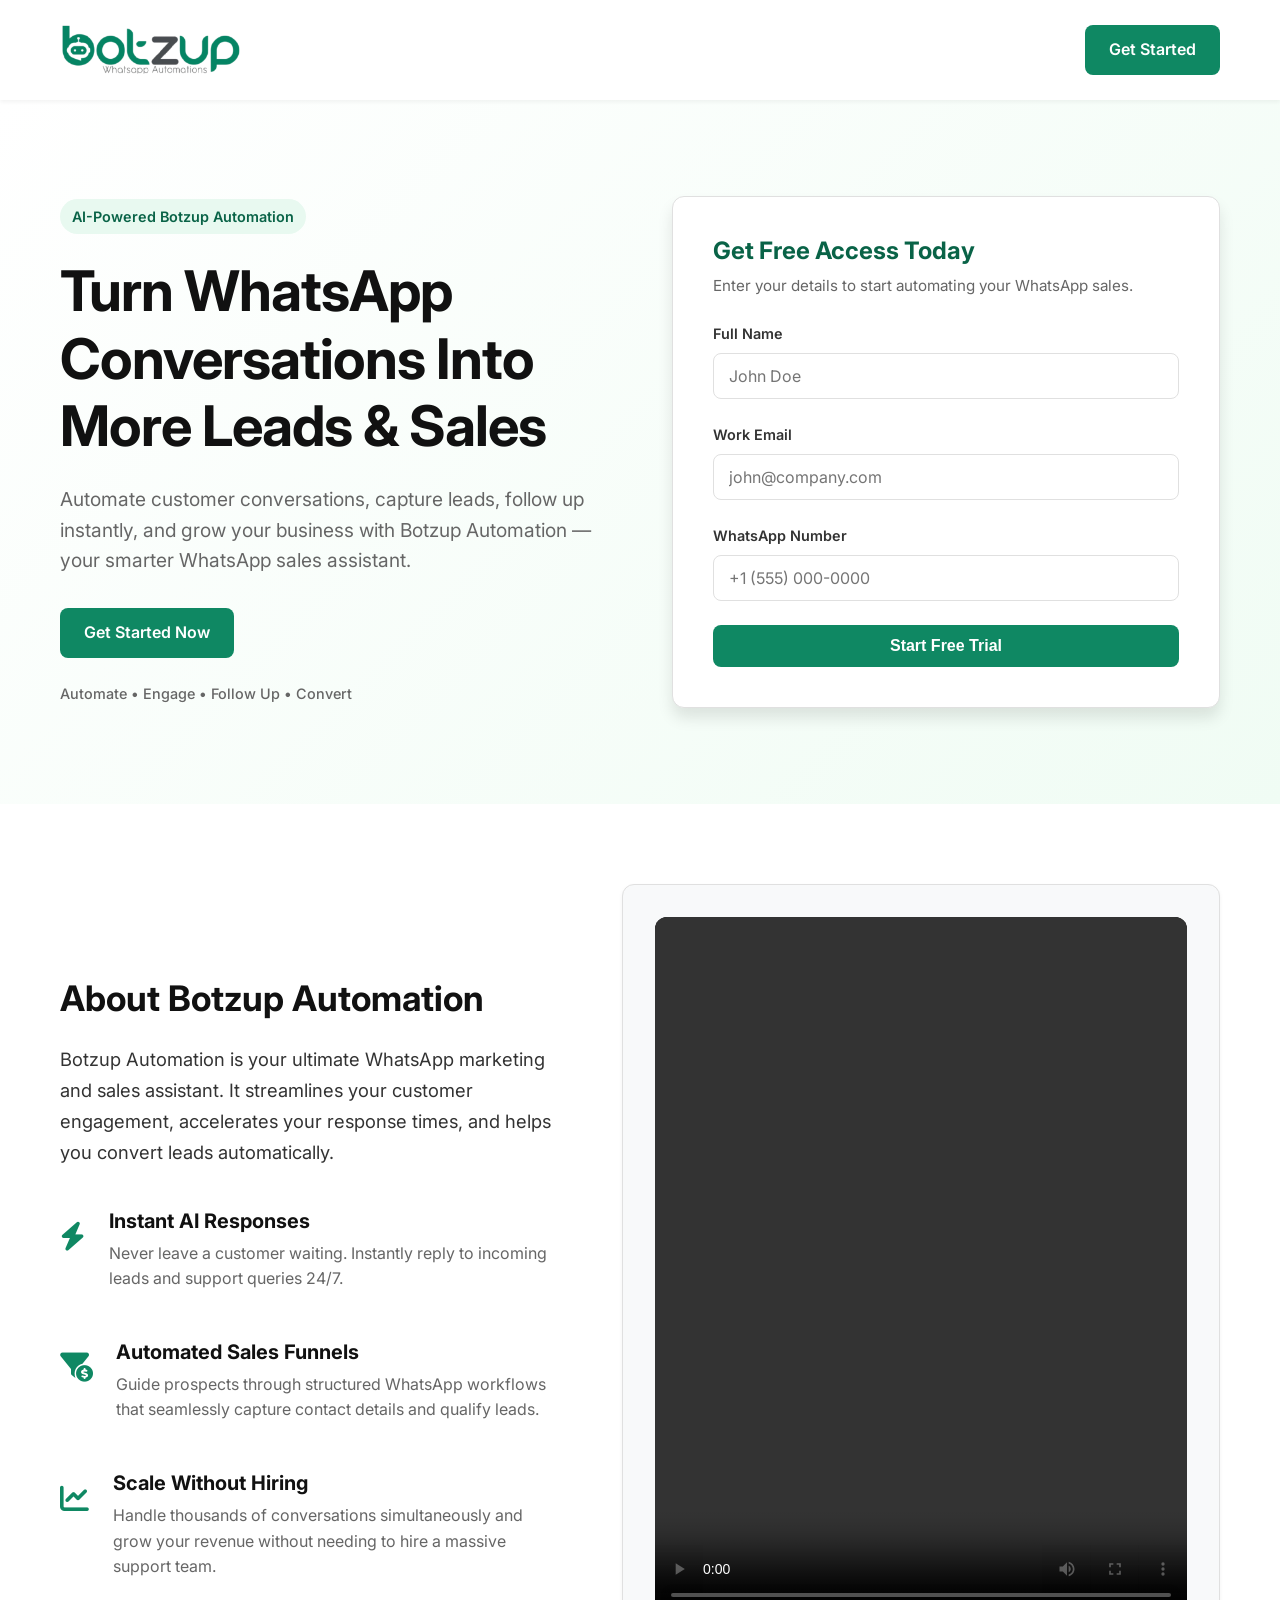
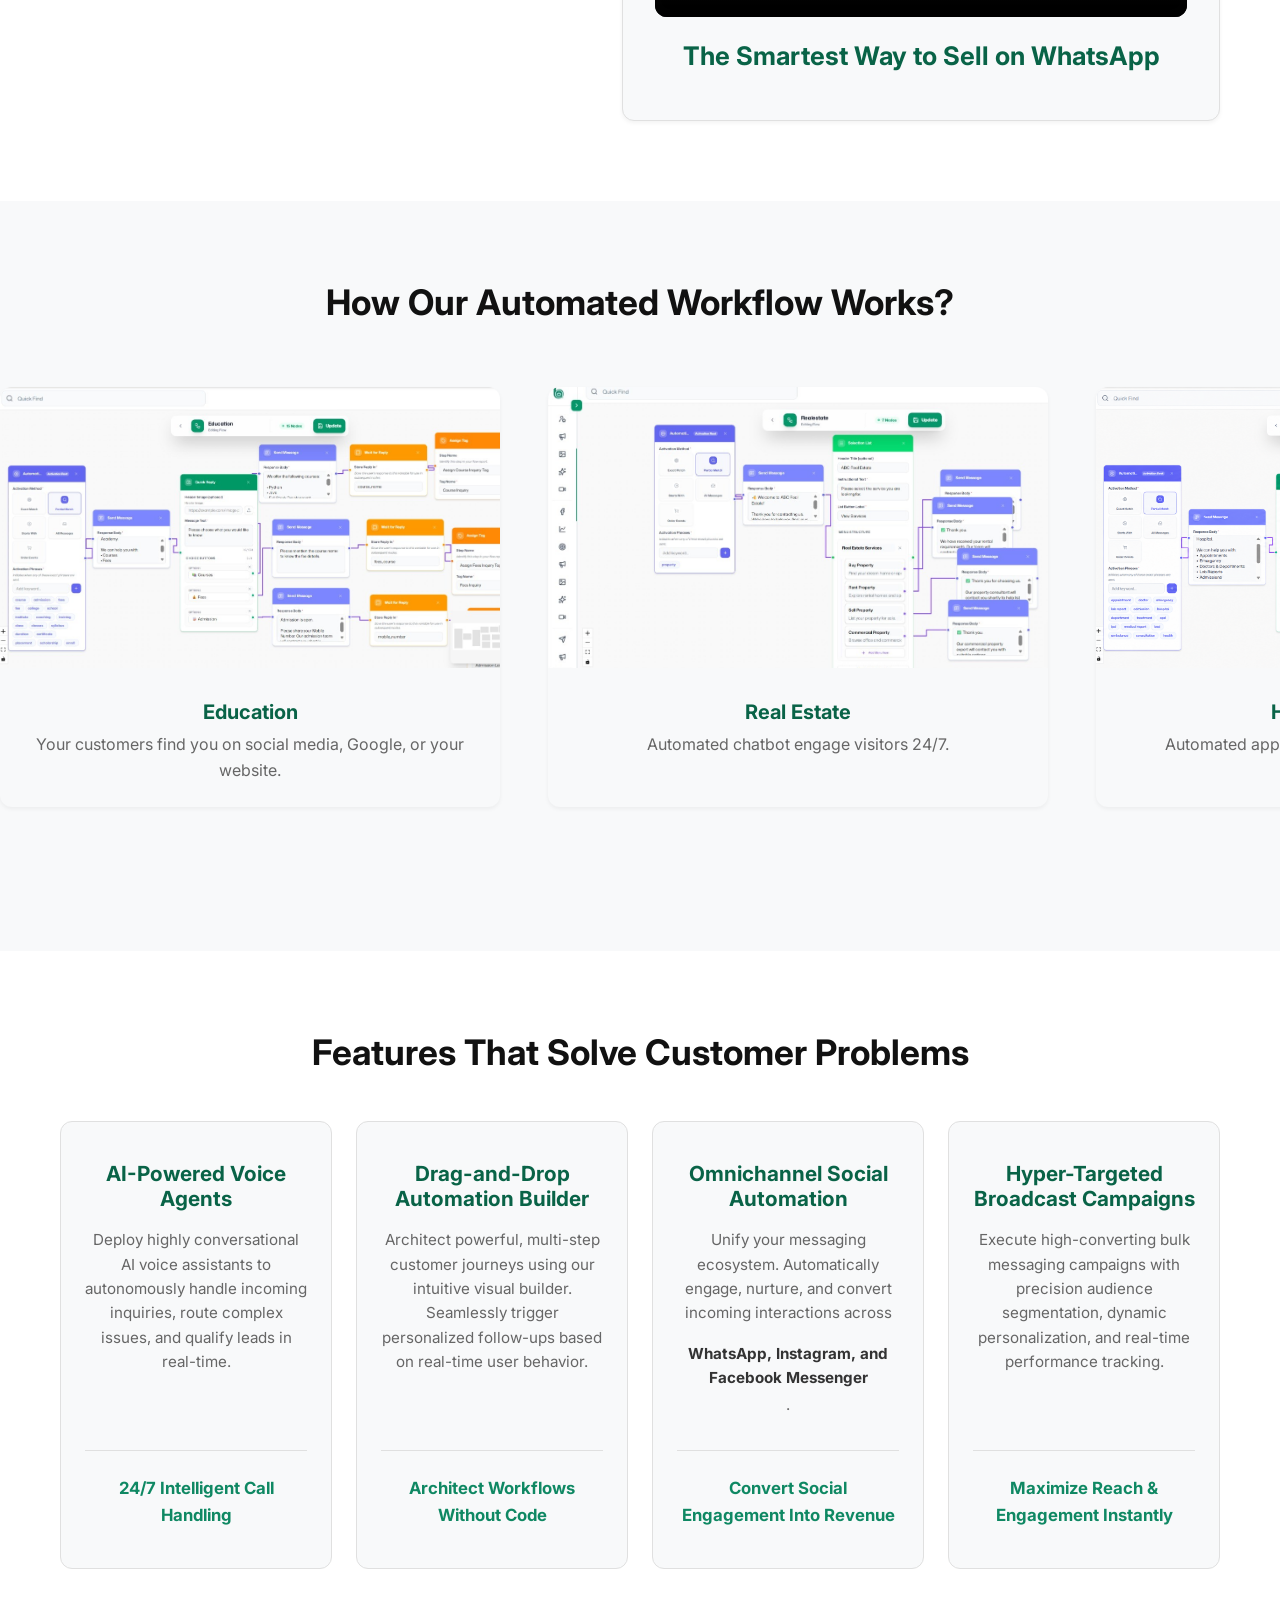
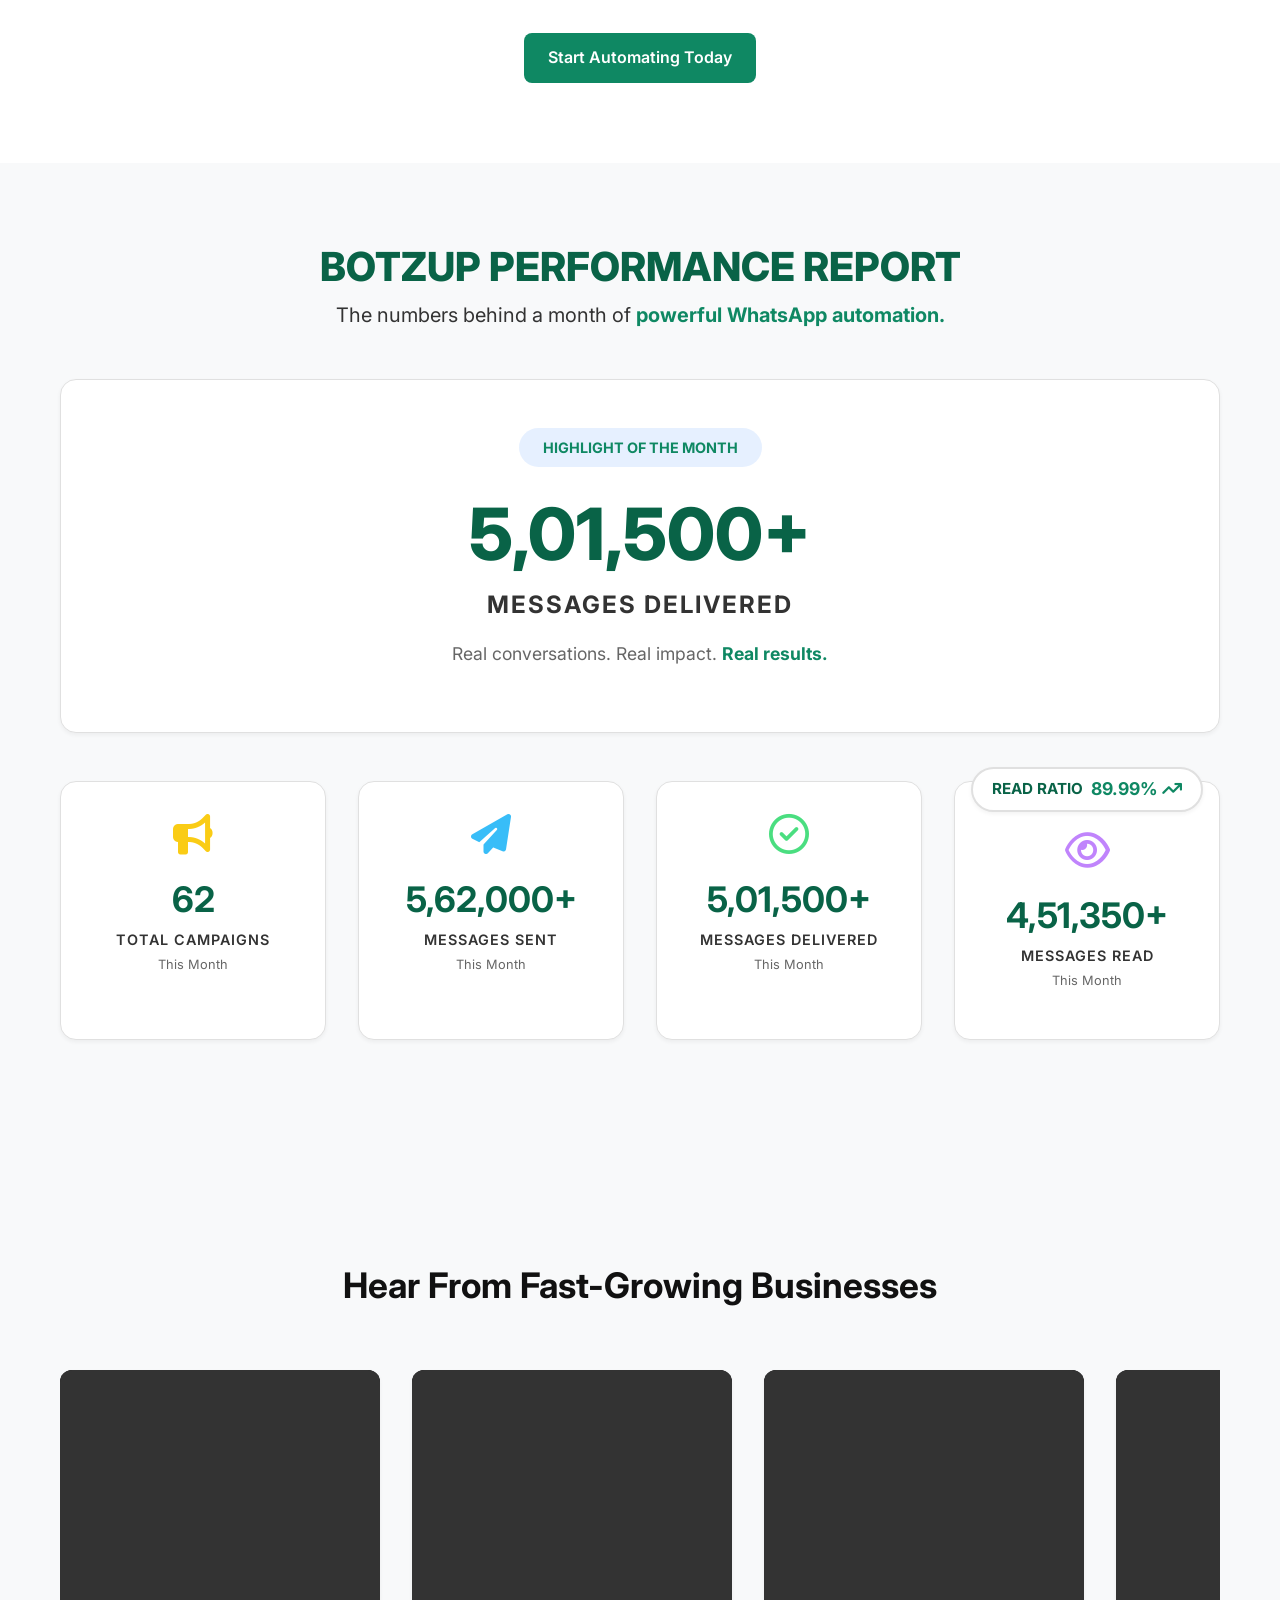
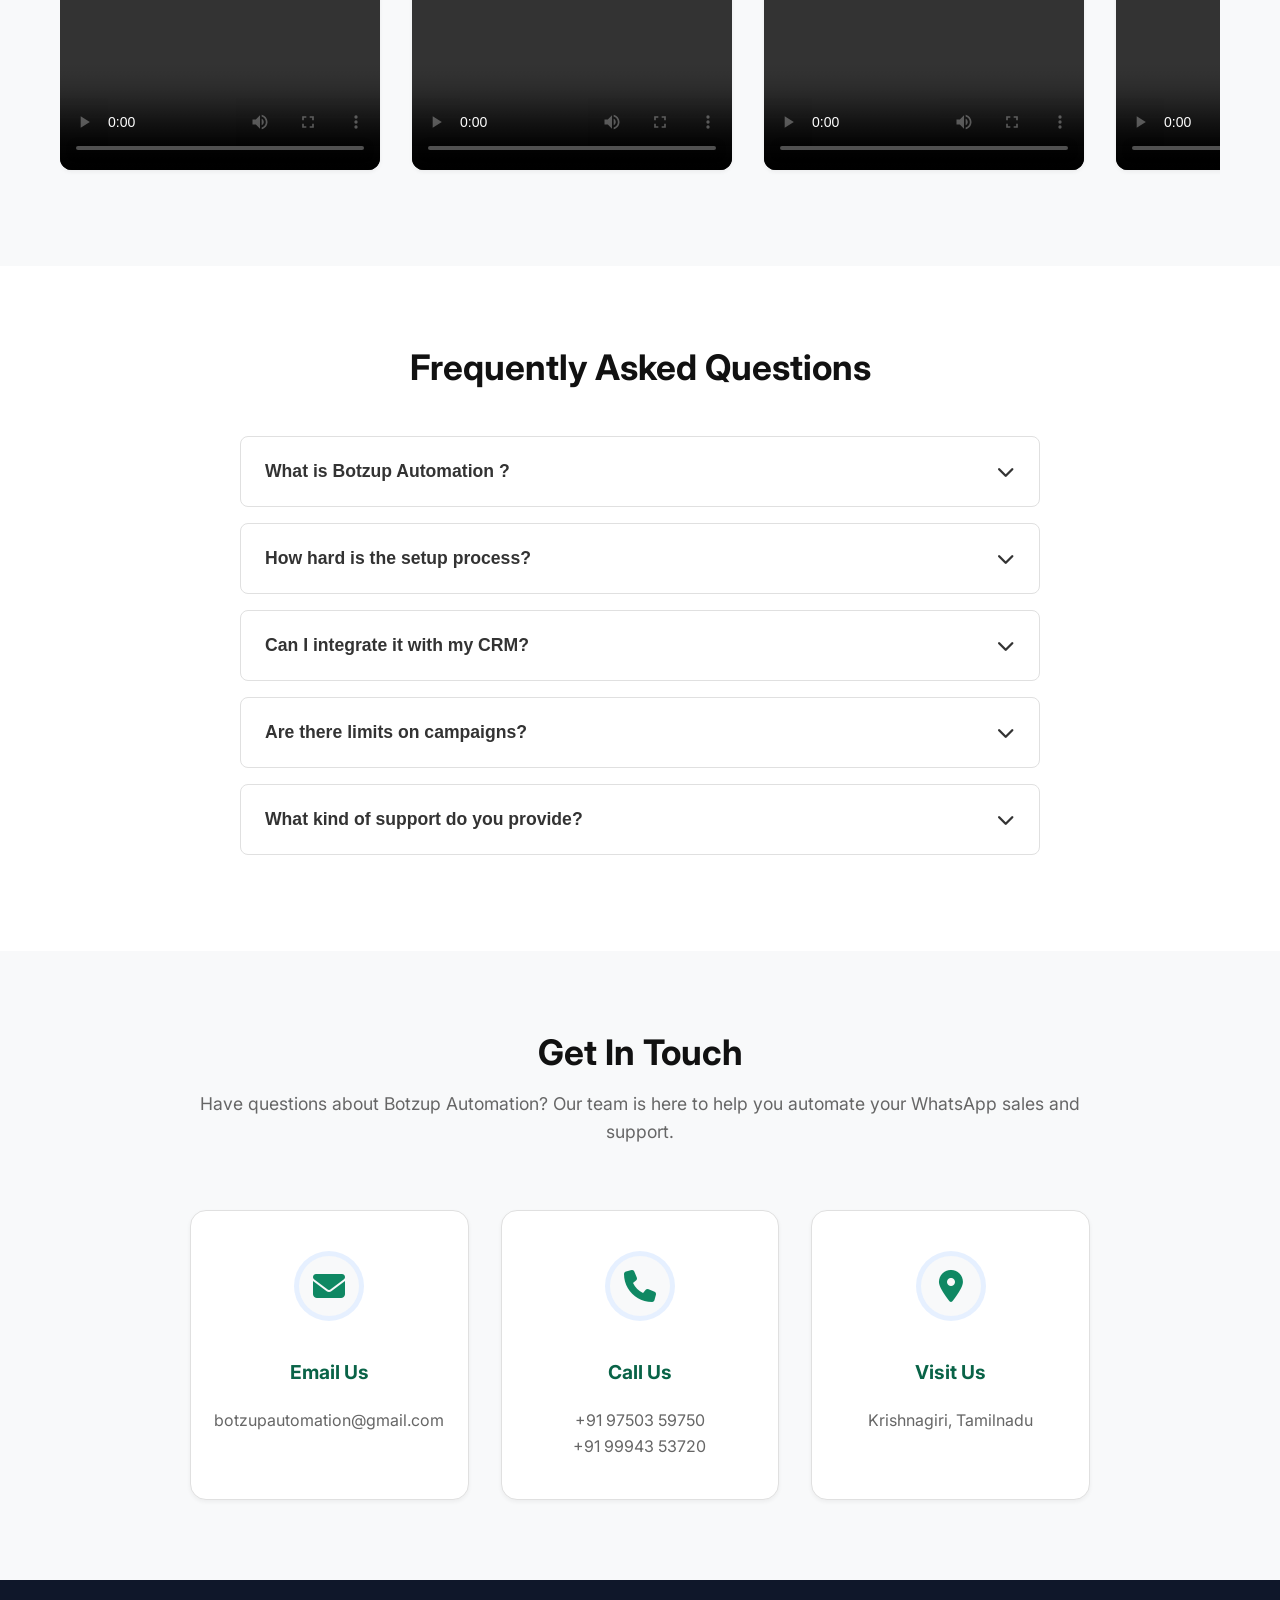
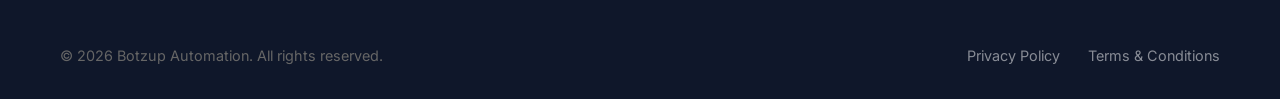
==== commit 0e52b52e: "changes" ====
--- a/index.html
+++ b/index.html
@@ -604,44 +604,51 @@
 
 
         <!-- 10. CONTACT SECTION -->
-        <section id="contact" class="contact-section">
+        <section id="contact" class="contact-section" style="background-color: var(--bg-light); padding: 5rem 0;">
             <div class="container contact-container" style="justify-content: center; text-align: center;">
-                <div class="contact-content" style="max-width: 800px; width: 100%;">
-                    <h2 class="section-title" style="margin-bottom: 1.5rem;">Get In Touch</h2>
-                    <p style="margin-bottom: 3rem;">Have questions about Botzup Automation? Our team is here to help you
-                        automate your WhatsApp sales and support.</p>
-                    <div class="contact-info"
-                        style="display: flex; flex-direction: row; flex-wrap: wrap; justify-content: center; align-items: flex-start; gap: 3rem; width: 100%;">
-                        <div class="contact-info-item"
-                            style="display: flex; flex-direction: column; align-items: center; text-align: center; flex: 1; min-width: 200px;">
-                            <i class="fa-solid fa-envelope"
-                                style="margin-bottom: 1rem; font-size: 2.5rem; color: var(--primary-color);"></i>
-                            <div>
-                                <h4 style="margin-bottom: 0.5rem;">Email Us</h4>
-                                <p style="margin: 0; color: var(--text-light);">botzupautomation@gmail.com</p>
-                            </div>
-                        </div>
-                        <div class="contact-info-item"
-                            style="display: flex; flex-direction: column; align-items: center; text-align: center; flex: 1; min-width: 200px;">
-                            <i class="fa-solid fa-phone"
-                                style="margin-bottom: 1rem; font-size: 2.5rem; color: var(--primary-color);"></i>
-                            <div>
-                                <h4 style="margin-bottom: 0.5rem;">Call Us</h4>
-                                <p style="margin: 0; color: var(--text-light);">+91 97503 59750<br>+91 99943 53720</p>
-                            </div>
-                        </div>
-                        <div class="contact-info-item"
-                            style="display: flex; flex-direction: column; align-items: center; text-align: center; flex: 1; min-width: 200px;">
-                            <i class="fa-solid fa-location-dot"
-                                style="margin-bottom: 1rem; font-size: 2.5rem; color: var(--primary-color);"></i>
-                            <div>
-                                <h4 style="margin-bottom: 0.5rem;">Visit Us</h4>
-                                <p style="margin: 0; color: var(--text-light);">Krishnagiri, Tamilnadu</p>
-                            </div>
-                        </div>
-                    </div>
-                </div>
-            </div>
+                <div class="contact-content" style="max-width: 900px; width: 100%; margin: 0 auto;">
+                    <h2 class="section-title" style="margin-bottom: 1rem;">Get In Touch</h2>
+                    <p style="margin-bottom: 4rem; color: var(--text-light); font-size: 1.1rem;">Have questions about Botzup Automation? Our team is here to help you automate your WhatsApp sales and support.</p>
+                    
+                    <div class="contact-info" style="display: grid; grid-template-columns: repeat(auto-fit, minmax(250px, 1fr)); gap: 2rem; width: 100%;">
+                        
+                        <!-- Email Card -->
+                        <div class="contact-info-item" style="background: white; padding: 2.5rem 1.5rem; border-radius: 16px; box-shadow: var(--shadow-sm); border: 1px solid var(--border-color); transition: transform 0.3s ease, box-shadow 0.3s ease; display: flex; flex-direction: column; align-items: center;">
+                            <div style="width: 70px; height: 70px; background: rgba(13, 110, 253, 0.1); border-radius: 50%; display: flex; align-items: center; justify-content: center; margin-bottom: 1.5rem;">
+                                <i class="fa-solid fa-envelope" style="font-size: 2rem; color: var(--primary-color);"></i>
+                            </div>
+                            <h4 style="font-size: 1.2rem; font-weight: 700; margin-bottom: 0.5rem; color: var(--primary-dark);">Email Us</h4>
+                            <p style="margin: 0; color: var(--text-light); font-size: 1rem;">botzupautomation@gmail.com</p>
+                        </div>
+
+                        <!-- Phone Card -->
+                        <div class="contact-info-item" style="background: white; padding: 2.5rem 1.5rem; border-radius: 16px; box-shadow: var(--shadow-sm); border: 1px solid var(--border-color); transition: transform 0.3s ease, box-shadow 0.3s ease; display: flex; flex-direction: column; align-items: center;">
+                            <div style="width: 70px; height: 70px; background: rgba(13, 110, 253, 0.1); border-radius: 50%; display: flex; align-items: center; justify-content: center; margin-bottom: 1.5rem;">
+                                <i class="fa-solid fa-phone" style="font-size: 2rem; color: var(--primary-color);"></i>
+                            </div>
+                            <h4 style="font-size: 1.2rem; font-weight: 700; margin-bottom: 0.5rem; color: var(--primary-dark);">Call Us</h4>
+                            <p style="margin: 0; color: var(--text-light); font-size: 1rem; line-height: 1.6;">+91 97503 59750<br>+91 99943 53720</p>
+                        </div>
+
+                        <!-- Location Card -->
+                        <div class="contact-info-item" style="background: white; padding: 2.5rem 1.5rem; border-radius: 16px; box-shadow: var(--shadow-sm); border: 1px solid var(--border-color); transition: transform 0.3s ease, box-shadow 0.3s ease; display: flex; flex-direction: column; align-items: center;">
+                            <div style="width: 70px; height: 70px; background: rgba(13, 110, 253, 0.1); border-radius: 50%; display: flex; align-items: center; justify-content: center; margin-bottom: 1.5rem;">
+                                <i class="fa-solid fa-location-dot" style="font-size: 2rem; color: var(--primary-color);"></i>
+                            </div>
+                            <h4 style="font-size: 1.2rem; font-weight: 700; margin-bottom: 0.5rem; color: var(--primary-dark);">Visit Us</h4>
+                            <p style="margin: 0; color: var(--text-light); font-size: 1rem;">Krishnagiri, Tamilnadu</p>
+                        </div>
+
+                    </div>
+                </div>
+            </div>
+            
+            <style>
+                .contact-info-item:hover {
+                    transform: translateY(-5px);
+                    box-shadow: var(--shadow-md) !important;
+                }
+            </style>
         </section>
 
     </main>
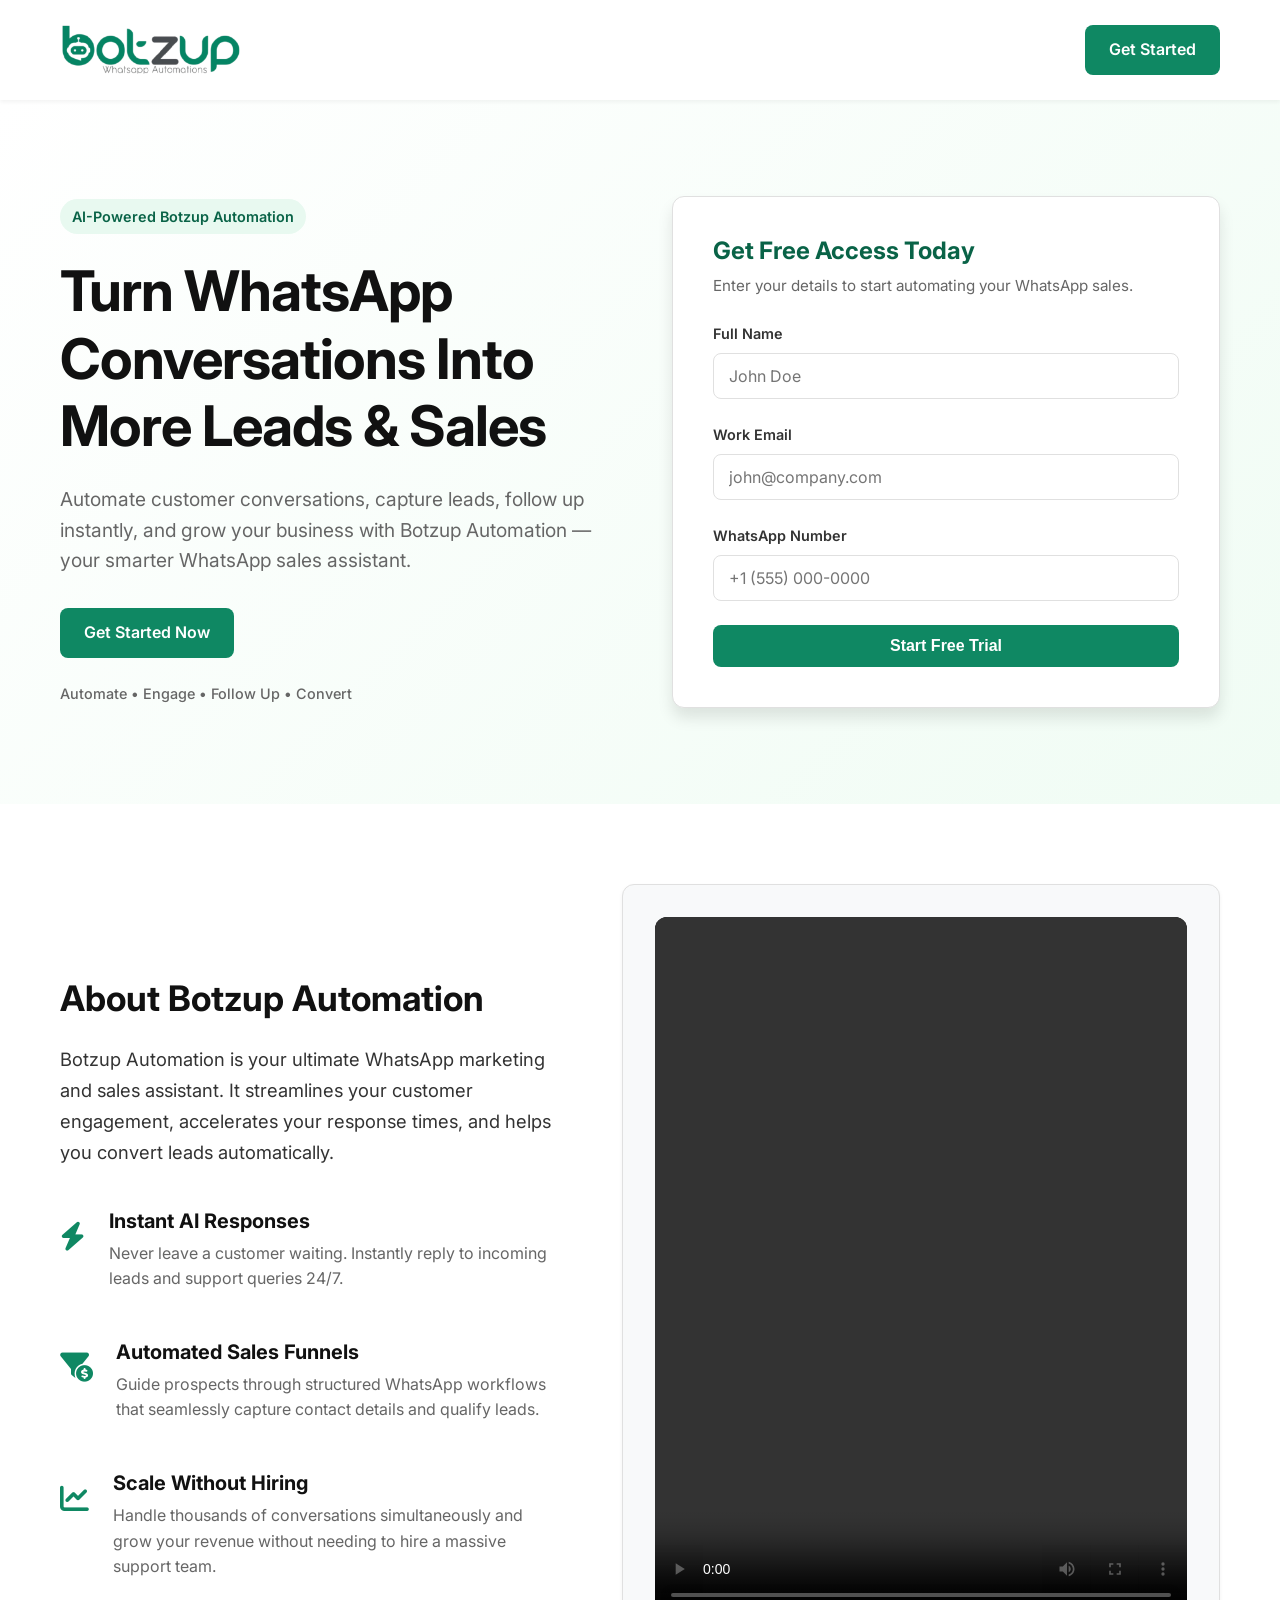
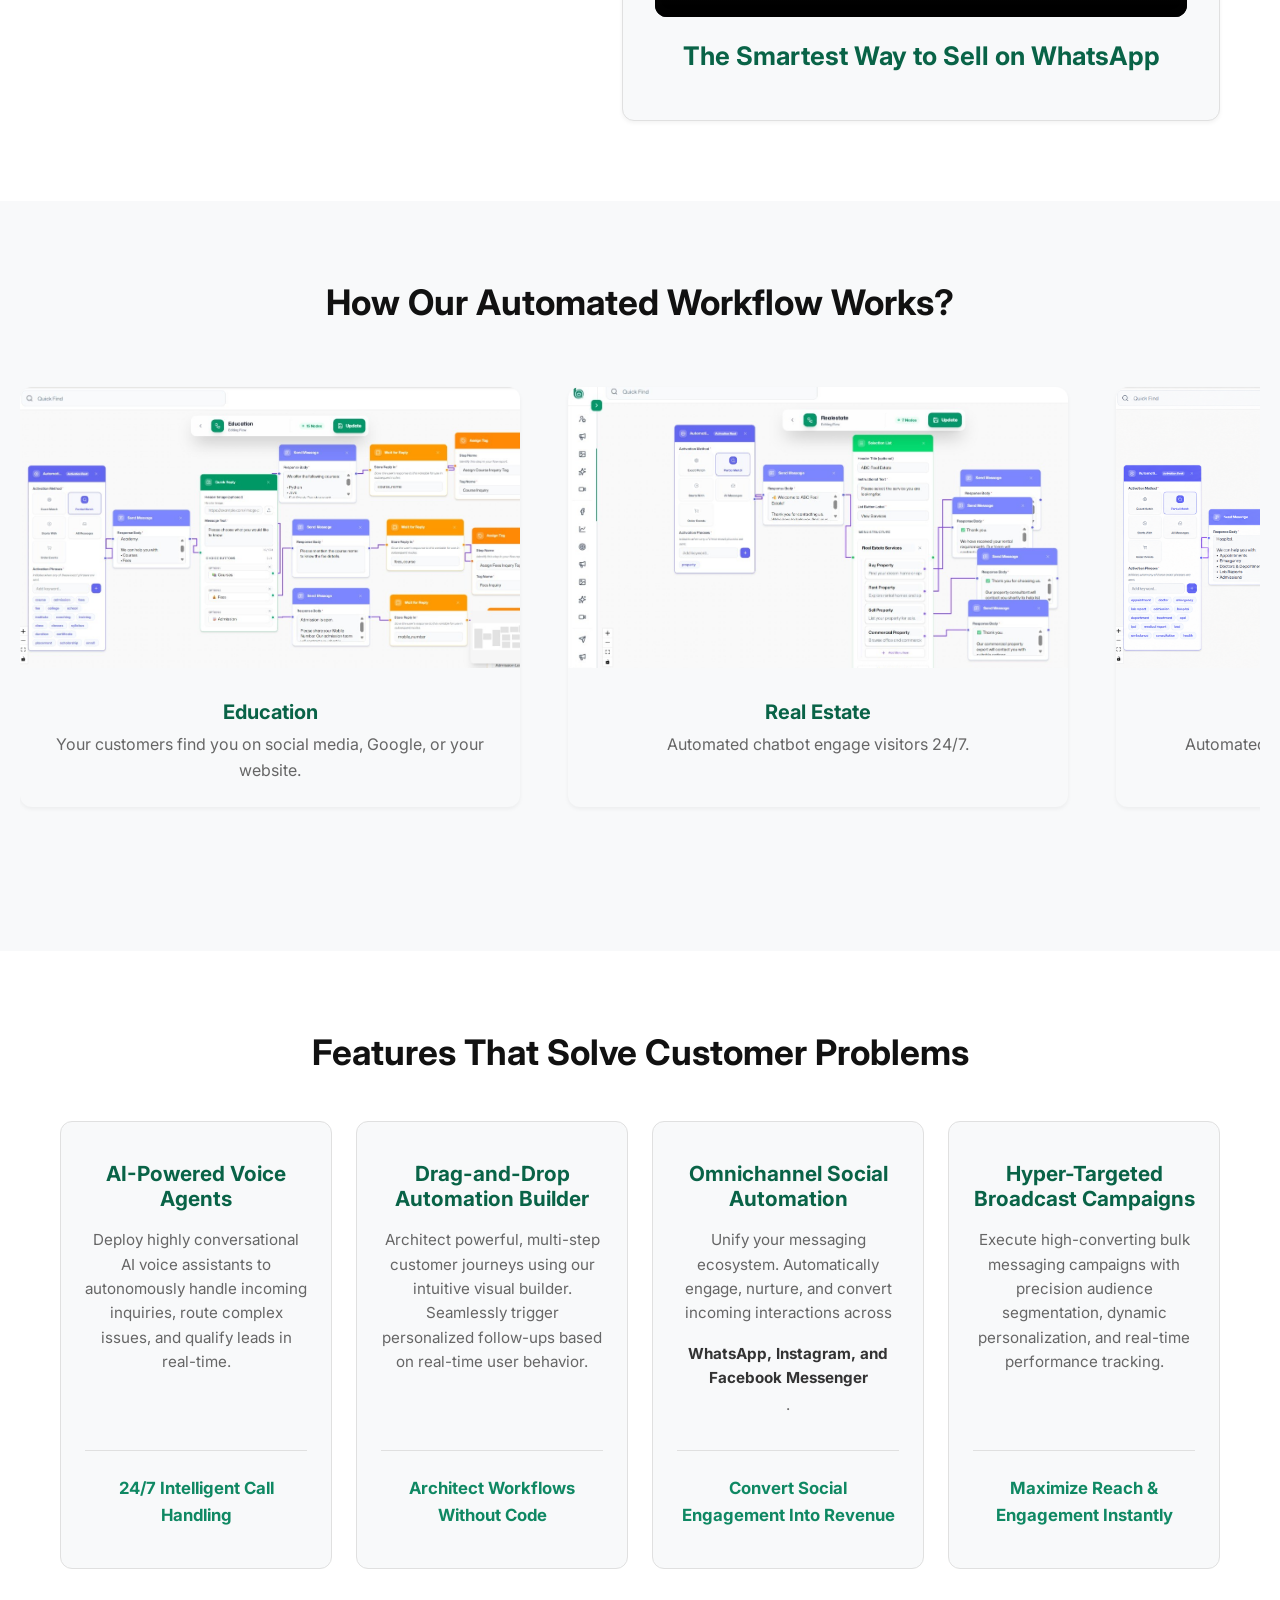
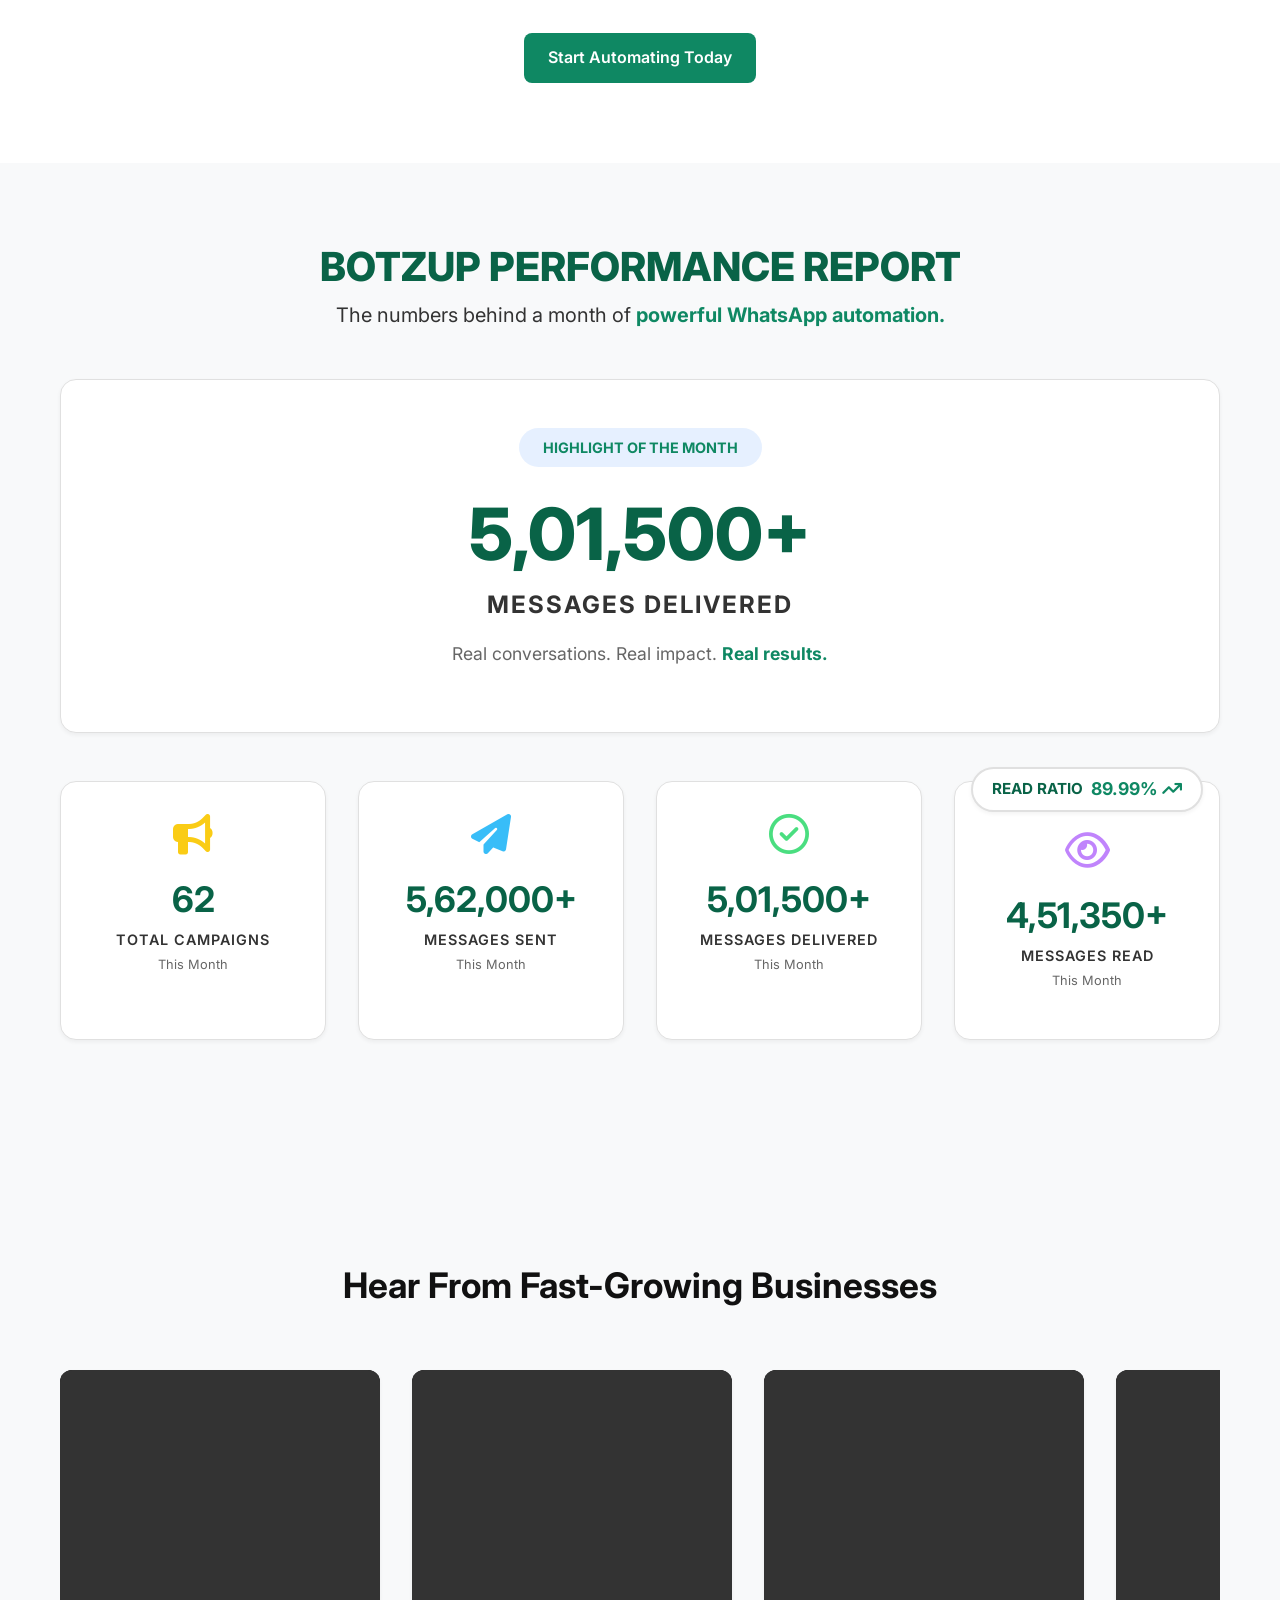
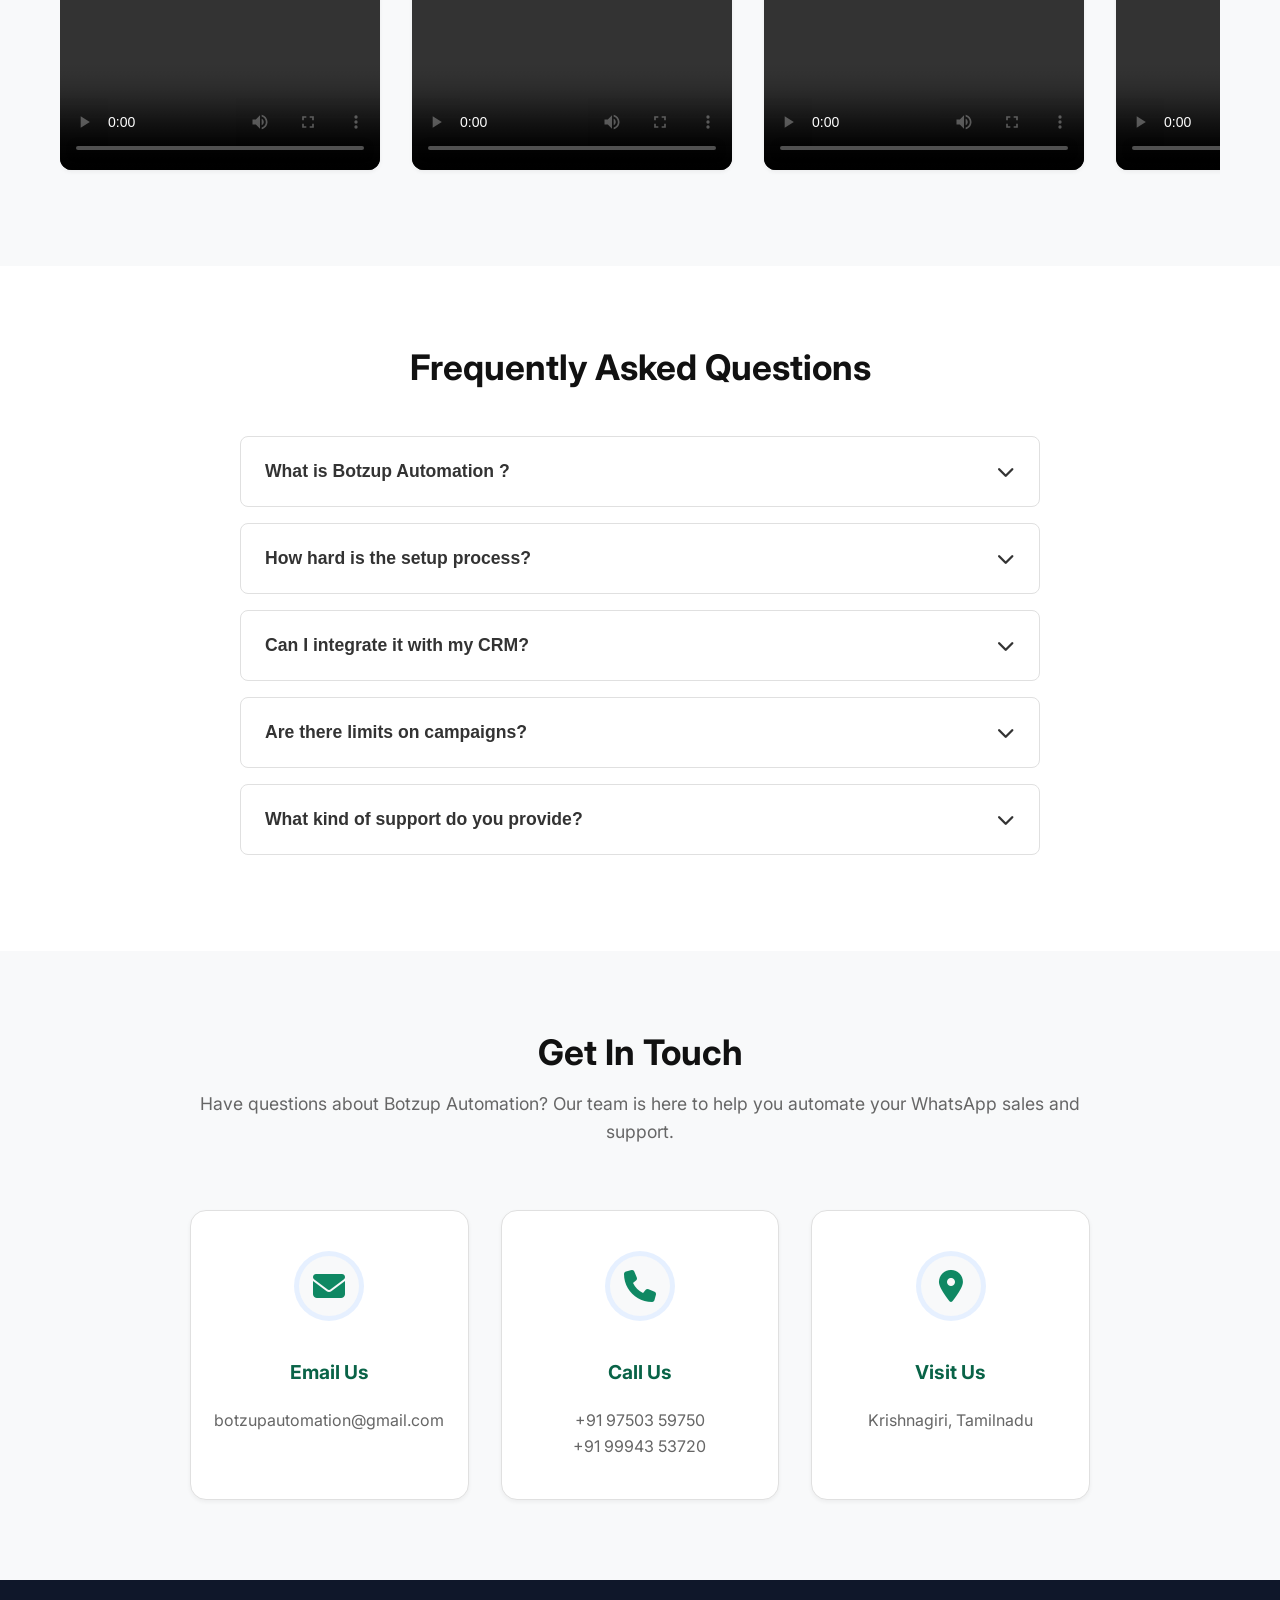
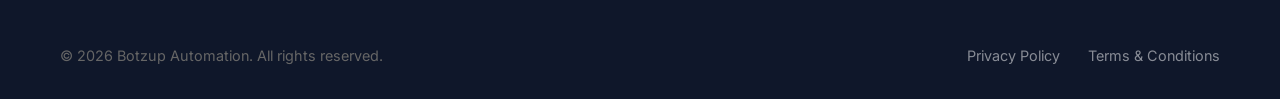
==== commit 8d84063c: "changes" ====
--- a/index.html
+++ b/index.html
@@ -119,9 +119,9 @@
                         </ul>
                     </div>
                     <div class="overview-visual" style="flex: 1.2; min-width: 400px;">
-                        <div
+                        <div class="about-video-card"
                             style="background: var(--bg-light); padding: 2rem; border-radius: var(--border-radius); border: 1px solid var(--border-color); text-align: center; box-shadow: var(--shadow-sm);">
-                            <div
+                            <div class="about-video-frame"
                                 style="position: relative; width: 100%; height: 700px; margin-bottom: 1.5rem; background-color: #000; border-radius: var(--border-radius); overflow: hidden;">
                                 <video width="100%" height="100%" controls style="object-fit: cover;">
                                     <source src="assets/images/about.mp4" type="video/mp4">
@@ -380,7 +380,7 @@
         <section id="performance" class="performance-section" style="background-color: #f8f9fa; padding: 5rem 0;">
             <div class="container">
                 <div style="text-align: center; margin-bottom: 3rem;">
-                    <h2
+                    <h2 class="perf-section-title"
                         style="color: var(--primary-dark); font-size: 2.5rem; margin-bottom: 0.5rem; font-weight: 800; text-transform: uppercase;">
                         Botzup Performance Report</h2>
                     <p style="font-size: 1.25rem; color: var(--text-color);">The numbers behind a month of <strong
@@ -388,12 +388,12 @@
                 </div>
 
                 <!-- Highlight Card -->
-                <div
+                <div class="perf-highlight-card"
                     style="background: white; border-radius: 16px; padding: 3rem; margin-bottom: 3rem; display: flex; flex-direction: column; align-items: center; box-shadow: var(--shadow-sm); border: 1px solid var(--border-color); text-align: center;">
                     <div
                         style="background: rgba(13, 110, 253, 0.1); color: var(--primary-color); padding: 0.5rem 1.5rem; border-radius: 20px; font-weight: bold; margin-bottom: 1.5rem; text-transform: uppercase; font-size: 0.9rem;">
                         Highlight of the Month</div>
-                    <h3 style="font-size: 4.5rem; margin-bottom: 0.5rem; font-weight: 800; color: var(--primary-dark);">
+                    <h3 class="perf-highlight-number" style="font-size: 4.5rem; margin-bottom: 0.5rem; font-weight: 800; color: var(--primary-dark);">
                         5,01,500+</h3>
                     <p
                         style="font-size: 1.5rem; font-weight: bold; letter-spacing: 2px; margin-bottom: 1rem; color: var(--text-color);">
@@ -403,13 +403,13 @@
                 </div>
 
                 <!-- Metrics Grid -->
-                <div
+                <div class="perf-metrics-grid"
                     style="display: grid; grid-template-columns: repeat(auto-fit, minmax(220px, 1fr)); gap: 2rem; margin-bottom: 4rem;">
-                    <div
+                    <div class="perf-metric-card"
                         style="background: white; padding: 2rem; border-radius: 16px; box-shadow: var(--shadow-sm); border: 1px solid var(--border-color); text-align: center; display: flex; flex-direction: column; align-items: center;">
                         <i class="fa-solid fa-bullhorn"
                             style="font-size: 2.5rem; color: #facc15; margin-bottom: 1.5rem;"></i>
-                        <h4
+                        <h4 class="perf-metric-number"
                             style="font-size: 2.2rem; font-weight: 700; margin-bottom: 0.5rem; color: var(--primary-dark);">
                             62</h4>
                         <p
@@ -417,11 +417,11 @@
                             Total Campaigns</p>
                         <p style="font-size: 0.8rem; color: var(--text-light);">This Month</p>
                     </div>
-                    <div
+                    <div class="perf-metric-card"
                         style="background: white; padding: 2rem; border-radius: 16px; box-shadow: var(--shadow-sm); border: 1px solid var(--border-color); text-align: center; display: flex; flex-direction: column; align-items: center;">
                         <i class="fa-solid fa-paper-plane"
                             style="font-size: 2.5rem; color: #38bdf8; margin-bottom: 1.5rem;"></i>
-                        <h4
+                        <h4 class="perf-metric-number"
                             style="font-size: 2.2rem; font-weight: 700; margin-bottom: 0.5rem; color: var(--primary-dark);">
                             5,62,000+</h4>
                         <p
@@ -429,11 +429,11 @@
                             Messages Sent</p>
                         <p style="font-size: 0.8rem; color: var(--text-light);">This Month</p>
                     </div>
-                    <div
+                    <div class="perf-metric-card"
                         style="background: white; padding: 2rem; border-radius: 16px; box-shadow: var(--shadow-sm); border: 1px solid var(--border-color); text-align: center; display: flex; flex-direction: column; align-items: center;">
                         <i class="fa-regular fa-circle-check"
                             style="font-size: 2.5rem; color: #4ade80; margin-bottom: 1.5rem;"></i>
-                        <h4
+                        <h4 class="perf-metric-number"
                             style="font-size: 2.2rem; font-weight: 700; margin-bottom: 0.5rem; color: var(--primary-dark);">
                             5,01,500+</h4>
                         <p
@@ -441,16 +441,16 @@
                             Messages Delivered</p>
                         <p style="font-size: 0.8rem; color: var(--text-light);">This Month</p>
                     </div>
-                    <div
+                    <div class="perf-metric-card"
                         style="background: white; padding: 2rem; border-radius: 16px; box-shadow: var(--shadow-sm); border: 1px solid var(--border-color); text-align: center; display: flex; flex-direction: column; align-items: center; position: relative;">
-                        <div
+                        <div class="perf-badge"
                             style="position: absolute; top: -15px; background: white; border: 2px solid var(--border-color); color: var(--primary-dark); padding: 0.4rem 1.2rem; border-radius: 30px; font-weight: bold; font-size: 0.95rem; box-shadow: var(--shadow-sm); display: flex; align-items: center; gap: 8px;">
                             READ RATIO <span style="color: var(--primary-color); font-size: 1.1rem;">89.99% <i
                                     class="fa-solid fa-arrow-trend-up"></i></span>
                         </div>
                         <i class="fa-regular fa-eye"
                             style="font-size: 2.5rem; color: #c084fc; margin-bottom: 1.5rem; margin-top: 1rem;"></i>
-                        <h4
+                        <h4 class="perf-metric-number"
                             style="font-size: 2.2rem; font-weight: 700; margin-bottom: 0.5rem; color: var(--primary-dark);">
                             4,51,350+</h4>
                         <p
--- a/css/style.css
+++ b/css/style.css
@@ -25,11 +25,17 @@
 }
 
 /* 3. Typography */
+html {
+    max-width: 100%;
+}
+
 body {
     font-family: var(--font-family);
     color: var(--text-color);
     line-height: 1.6;
     background-color: var(--bg-color);
+    max-width: 100%;
+    overflow-x: hidden;
 }
 
 h1,
@@ -74,6 +80,12 @@
 .container {
     max-width: 1200px;
     margin: 0 auto;
+    padding: 0 20px;
+}
+
+.container-fluid {
+    width: 100%;
+    max-width: 100%;
     padding: 0 20px;
 }
 
@@ -179,7 +191,8 @@
 .logo img {
     height: 70px;
     /* Standard navbar logo height */
-    width: 180px;
+    width: auto;
+    max-width: 180px;
     object-fit: contain;
     /* margin-top: -31px; */
 }
@@ -1206,17 +1219,18 @@
     .logo img {
         height: 55px;
         /* Scaled down for mobile */
+        max-width: 150px;
     }
 
     .header-cta .btn {
-        padding: 0.4rem 1rem;
-        font-size: 1rem;
+        padding: 0.5rem 0.9rem;
+        font-size: 0.9rem;
         line-height: 1.2;
         border-radius: 8px;
-        width: 80px;
-        white-space: normal;
+        width: auto;
+        white-space: nowrap;
         text-align: center;
-        display: flex;
+        display: inline-flex;
         align-items: center;
         justify-content: center;
     }
@@ -1249,6 +1263,20 @@
     .form-row {
         flex-direction: column;
         gap: 1rem;
+    }
+
+    .overview-content,
+    .overview-visual {
+        min-width: 100% !important;
+        flex: 1 1 100% !important;
+    }
+
+    .overview-grid {
+        gap: 2.5rem !important;
+    }
+
+    .about-video-frame {
+        height: 450px !important;
     }
 }
 
@@ -1286,6 +1314,97 @@
 
     .footer-bottom a {
         margin: 0 0.5rem;
+    }
+
+    .about-video-card {
+        padding: 1.25rem !important;
+    }
+
+    .about-video-frame {
+        height: 320px !important;
+    }
+
+    .hero-form-container {
+        padding: 1.75rem !important;
+    }
+
+    .perf-highlight-card {
+        padding: 2rem 1.25rem !important;
+    }
+
+    .perf-highlight-number {
+        font-size: 2.75rem !important;
+    }
+
+    .perf-metric-card {
+        padding: 1.5rem 1.25rem !important;
+    }
+
+    .perf-metric-number {
+        font-size: 1.6rem !important;
+        word-break: break-word;
+    }
+
+    .perf-badge {
+        font-size: 0.75rem !important;
+        padding: 0.35rem 0.75rem !important;
+        white-space: normal !important;
+        text-align: center;
+        max-width: 90%;
+        justify-content: center;
+    }
+
+    .modal-content {
+        padding: 1.75rem !important;
+    }
+
+    .perf-section-title {
+        font-size: 1.7rem !important;
+    }
+}
+
+@media (max-width: 480px) {
+    .perf-section-title {
+        font-size: 1.4rem !important;
+    }
+
+    .hero-content h1 {
+        font-size: 2rem;
+    }
+
+    .hero-content p {
+        font-size: 1rem;
+    }
+
+    .hero-badge {
+        font-size: 0.8rem;
+    }
+
+    .about-video-frame {
+        height: 240px !important;
+    }
+
+    .perf-highlight-number {
+        font-size: 2.1rem !important;
+    }
+
+    .perf-metric-number {
+        font-size: 1.35rem !important;
+    }
+
+    .perf-badge {
+        font-size: 0.65rem !important;
+        gap: 4px !important;
+    }
+
+    .logo img {
+        height: 42px;
+        max-width: 110px;
+    }
+
+    .header-cta .btn {
+        padding: 0.45rem 0.75rem;
+        font-size: 0.8rem;
     }
 }
 
@@ -1334,44 +1453,4 @@
     margin-bottom: 0.5rem;
     list-style-type: disc;
 }
-
-/ *   1 9 .   D y n a m i c   S e c t i o n s   * / 
- . m e d i a - g r i d   { 
-         d i s p l a y :   g r i d ; 
-         g r i d - t e m p l a t e - c o l u m n s :   r e p e a t ( a u t o - f i l l ,   m i n m a x ( 3 0 0 p x ,   1 f r ) ) ; 
-         g a p :   1 . 5 r e m ; 
-         m a r g i n - t o p :   1 . 5 r e m ; 
- } 
- 
- . m e d i a - c a r d   { 
-         b a c k g r o u n d :   # f f f ; 
-         b o r d e r - r a d i u s :   v a r ( - - b o r d e r - r a d i u s ) ; 
-         o v e r f l o w :   h i d d e n ; 
-         b o x - s h a d o w :   v a r ( - - s h a d o w - s m ) ; 
-         b o r d e r :   1 p x   s o l i d   v a r ( - - b o r d e r - c o l o r ) ; 
-         t r a n s i t i o n :   v a r ( - - t r a n s i t i o n ) ; 
- } 
- 
- . m e d i a - c a r d : h o v e r   { 
-         b o x - s h a d o w :   v a r ( - - s h a d o w - m d ) ; 
-         t r a n s f o r m :   t r a n s l a t e Y ( - 3 p x ) ; 
- } 
- 
- . m e d i a - c a r d   . v i d e o - c o n t a i n e r   { 
-         p o s i t i o n :   r e l a t i v e ; 
-         p a d d i n g - b o t t o m :   5 6 . 2 5 % ;   / *   1 6 : 9   A s p e c t   R a t i o   * / 
-         h e i g h t :   0 ; 
-         o v e r f l o w :   h i d d e n ; 
- } 
- 
- . m e d i a - c a r d   . v i d e o - c o n t a i n e r   i f r a m e ,   
- . m e d i a - c a r d   . v i d e o - c o n t a i n e r   v i d e o   { 
-         p o s i t i o n :   a b s o l u t e ; 
-         t o p :   0 ; 
-         l e f t :   0 ; 
-         w i d t h :   1 0 0 % ; 
-         h e i g h t :   1 0 0 % ; 
- } 
- - 
- +
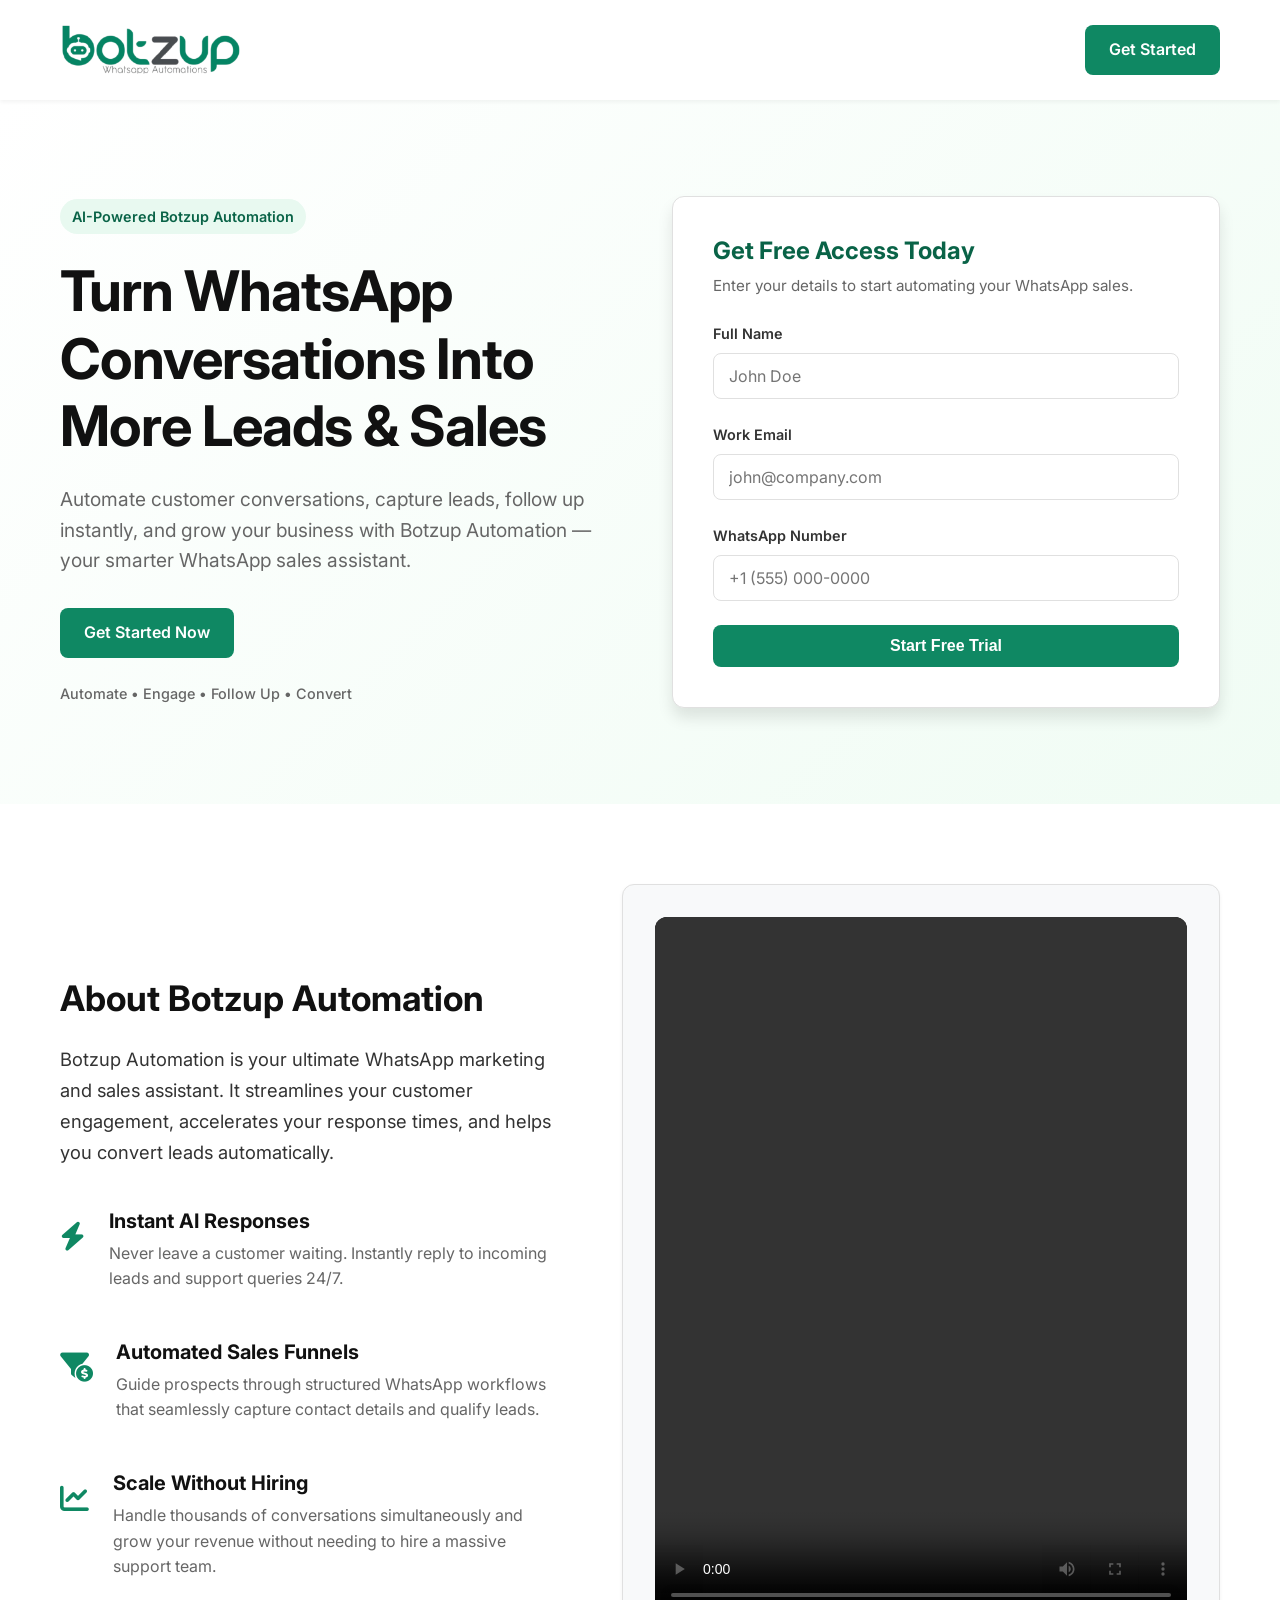
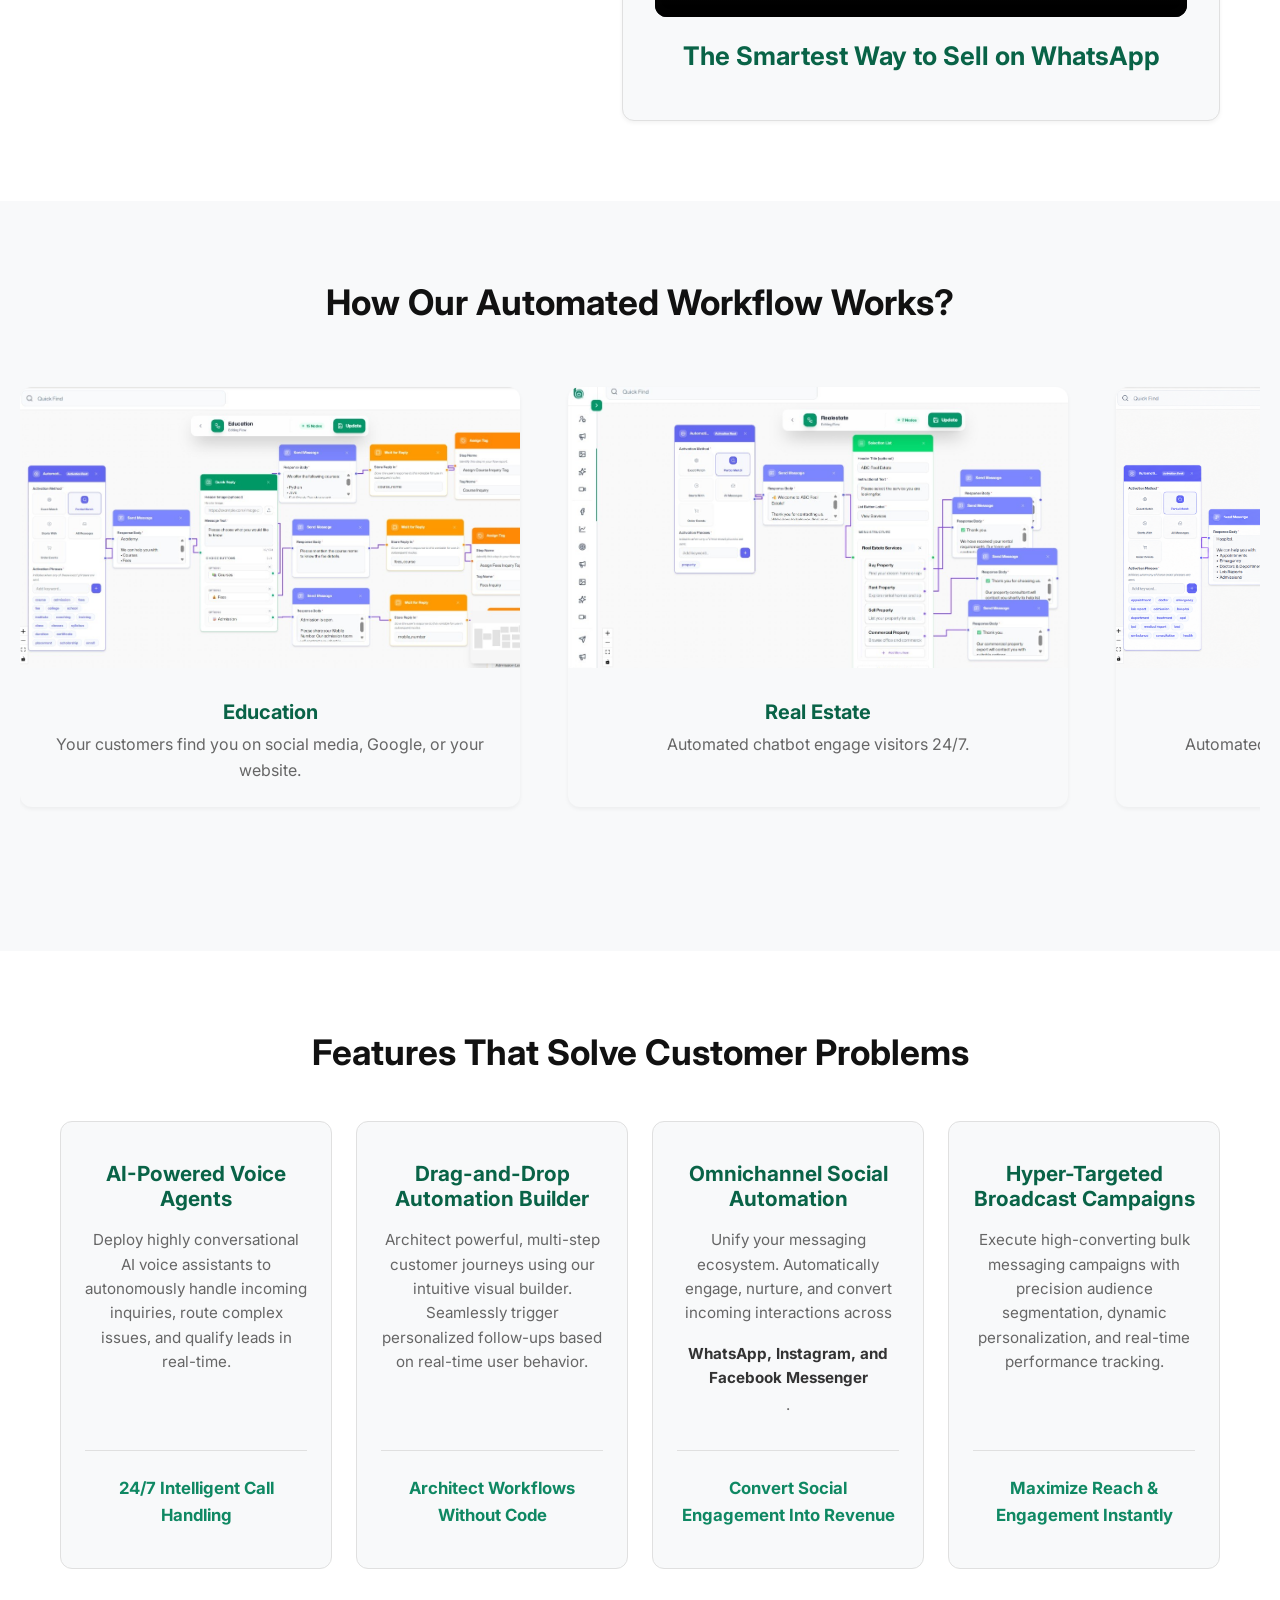
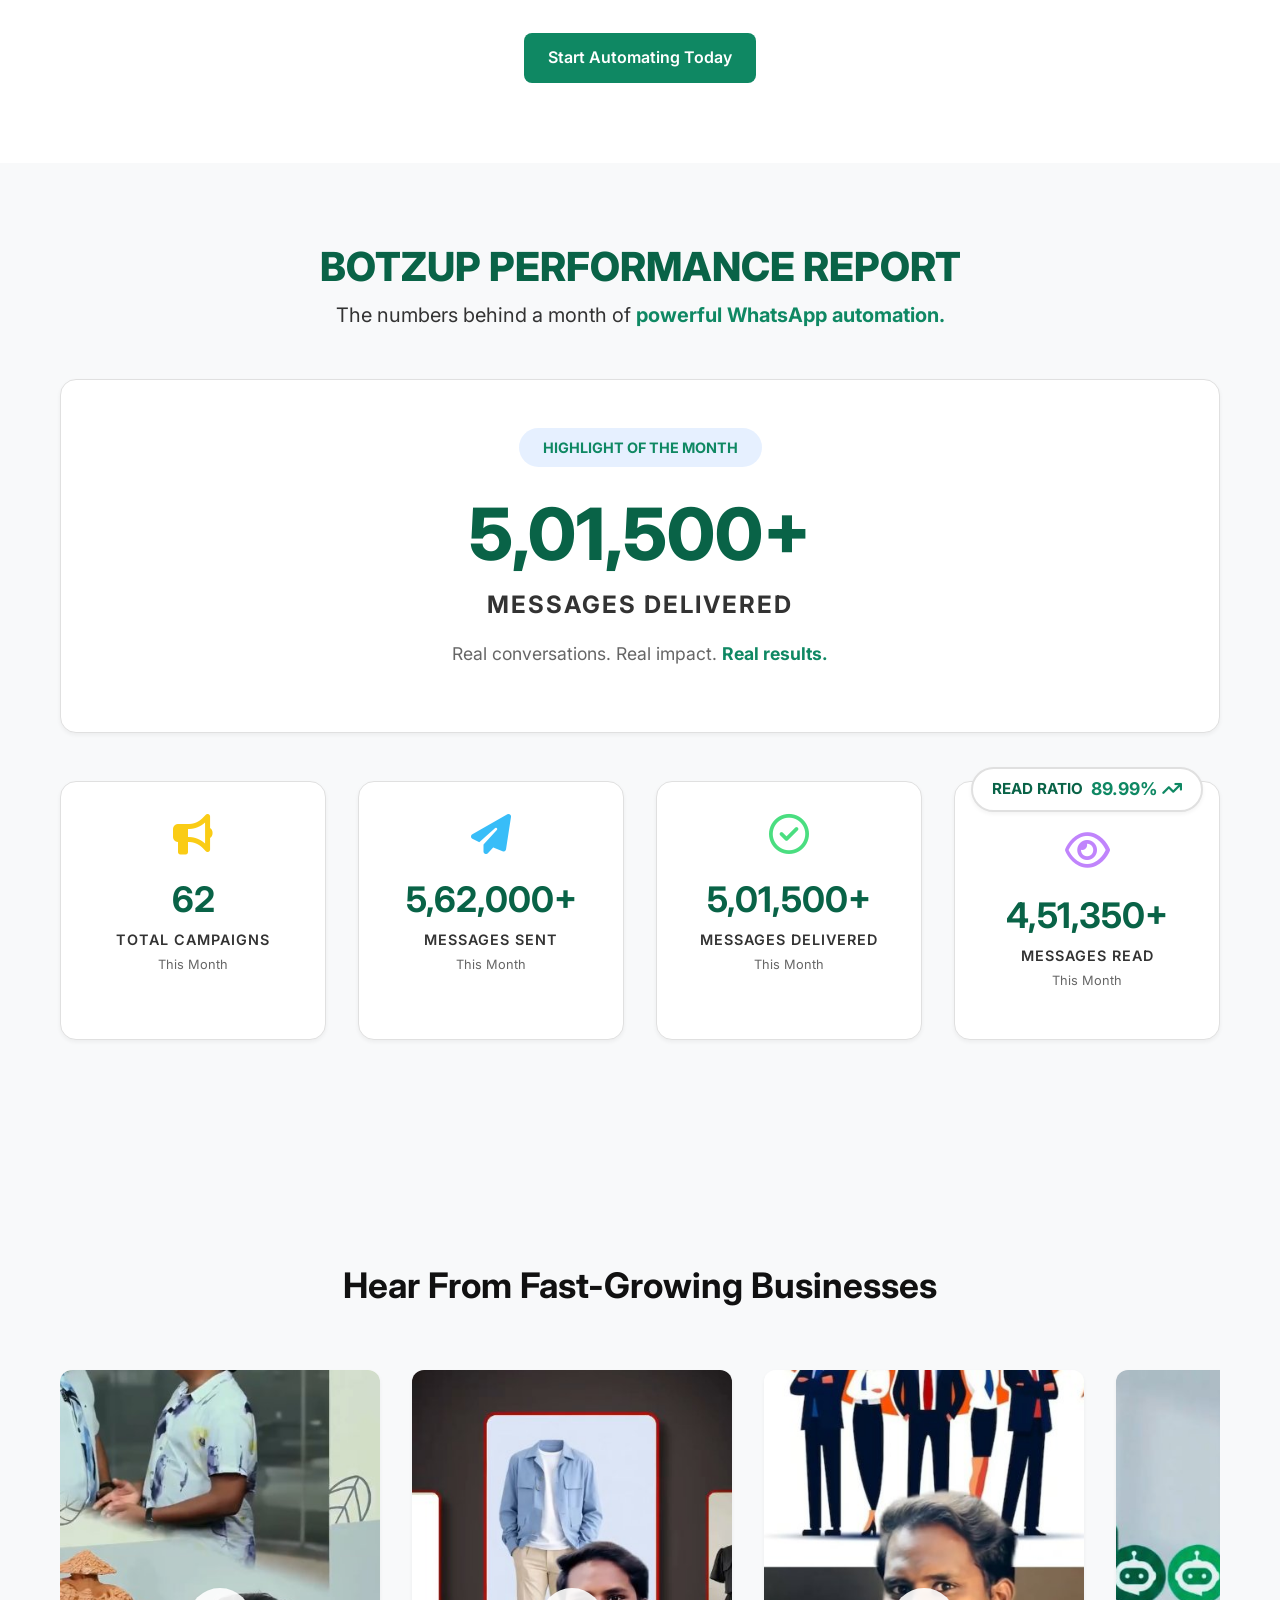
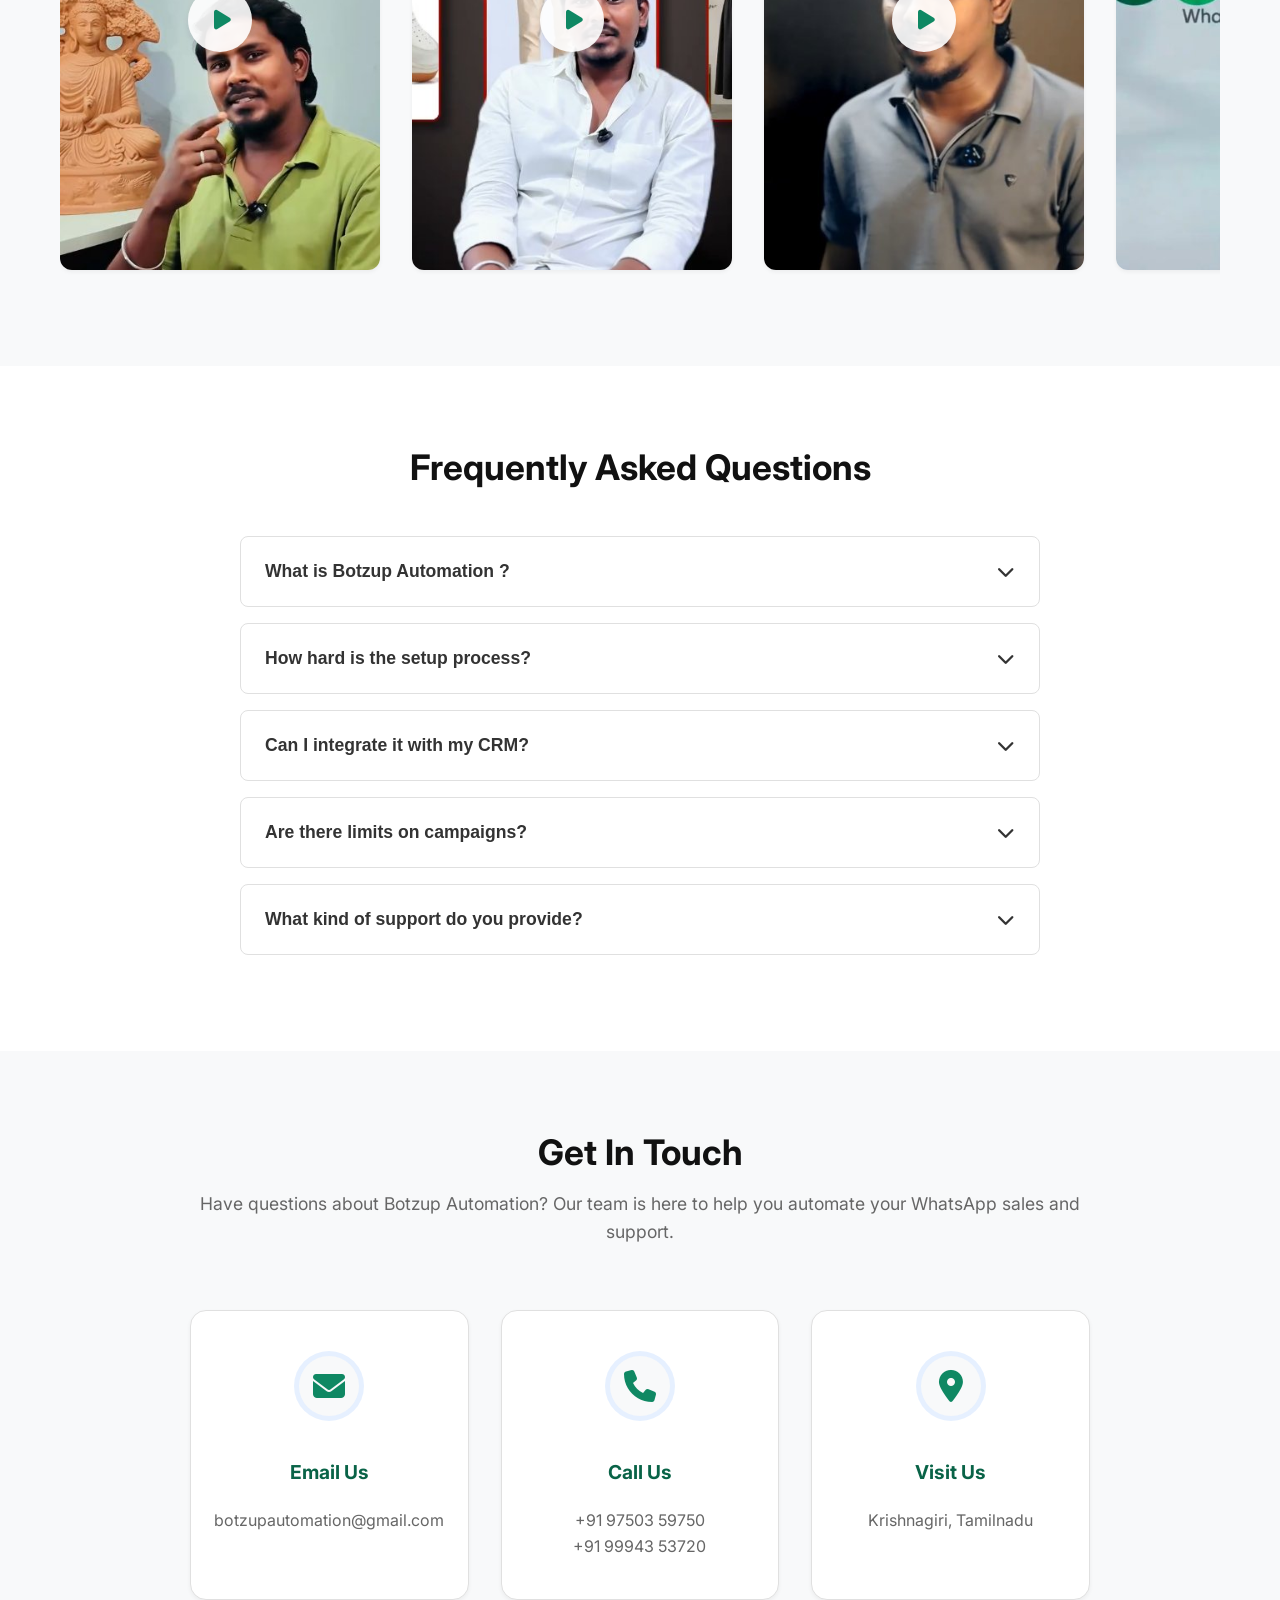
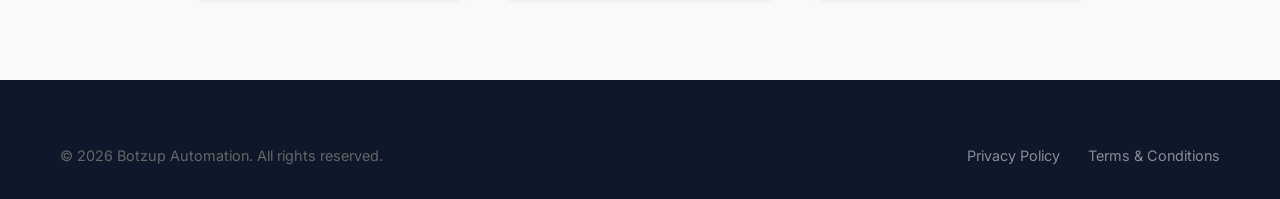
==== commit d5d7ef0e: "changes" ====
--- a/index.html
+++ b/index.html
@@ -474,37 +474,57 @@
                         <!-- Video 1 -->
                         <div class="testimonial-card"
                             style="padding: 0; overflow: hidden; display: flex; flex-direction: column; width: 320px; flex: 0 0 320px;">
-                            <div style="width: 100%; height: 400px; background: #000;">
-                                <video width="100%" height="100%" controls style="object-fit: cover;">
+                            <div class="testimonial-video-wrap" style="width: 100%; height: 500px; background: #000;">
+                                <video class="testimonial-video" width="100%" height="100%" preload="none" playsinline
+                                    muted
+                                    poster="assets/images/test01-poster.jpg" style="object-fit: cover;">
                                     <source src="assets/images/test01.mp4" type="video/mp4">
                                 </video>
+                                <button type="button" class="testimonial-play-btn" aria-label="Play testimonial video">
+                                    <i class="fa-solid fa-play"></i>
+                                </button>
                             </div>
                         </div>
                         <!-- Video 2 -->
                         <div class="testimonial-card"
                             style="padding: 0; overflow: hidden; display: flex; flex-direction: column; width: 320px; flex: 0 0 320px;">
-                            <div style="width: 100%; height: 400px; background: #000;">
-                                <video width="100%" height="100%" controls style="object-fit: cover;">
+                            <div class="testimonial-video-wrap" style="width: 100%; height: 500px; background: #000;">
+                                <video class="testimonial-video" width="100%" height="100%" preload="none" playsinline
+                                    muted
+                                    poster="assets/images/test02-poster.jpg" style="object-fit: cover;">
                                     <source src="assets/images/test02.mp4" type="video/mp4">
                                 </video>
+                                <button type="button" class="testimonial-play-btn" aria-label="Play testimonial video">
+                                    <i class="fa-solid fa-play"></i>
+                                </button>
                             </div>
                         </div>
                         <!-- Video 3 -->
                         <div class="testimonial-card"
                             style="padding: 0; overflow: hidden; display: flex; flex-direction: column; width: 320px; flex: 0 0 320px;">
-                            <div style="width: 100%; height: 400px; background: #000;">
-                                <video width="100%" height="100%" controls style="object-fit: cover;">
+                            <div class="testimonial-video-wrap" style="width: 100%; height: 500px; background: #000;">
+                                <video class="testimonial-video" width="100%" height="100%" preload="none" playsinline
+                                    muted
+                                    poster="assets/images/test03-poster.jpg" style="object-fit: cover;">
                                     <source src="assets/images/test03.mp4" type="video/mp4">
                                 </video>
+                                <button type="button" class="testimonial-play-btn" aria-label="Play testimonial video">
+                                    <i class="fa-solid fa-play"></i>
+                                </button>
                             </div>
                         </div>
                         <!-- Video 4 -->
                         <div class="testimonial-card"
                             style="padding: 0; overflow: hidden; display: flex; flex-direction: column; width: 320px; flex: 0 0 320px;">
-                            <div style="width: 100%; height: 400px; background: #000;">
-                                <video width="100%" height="100%" controls style="object-fit: cover;">
+                            <div class="testimonial-video-wrap" style="width: 100%; height: 500px; background: #000;">
+                                <video class="testimonial-video" width="100%" height="100%" preload="none" playsinline
+                                    muted
+                                    poster="assets/images/test04-poster.jpg" style="object-fit: cover;">
                                     <source src="assets/images/test04.mp4" type="video/mp4">
                                 </video>
+                                <button type="button" class="testimonial-play-btn" aria-label="Play testimonial video">
+                                    <i class="fa-solid fa-play"></i>
+                                </button>
                             </div>
                         </div>
 
@@ -512,37 +532,57 @@
                         <!-- Video 1 -->
                         <div class="testimonial-card"
                             style="padding: 0; overflow: hidden; display: flex; flex-direction: column; width: 320px; flex: 0 0 320px;">
-                            <div style="width: 100%; height: 400px; background: #000;">
-                                <video width="100%" height="100%" controls style="object-fit: cover;">
+                            <div class="testimonial-video-wrap" style="width: 100%; height: 500px; background: #000;">
+                                <video class="testimonial-video" width="100%" height="100%" preload="none" playsinline
+                                    muted
+                                    poster="assets/images/test01-poster.jpg" style="object-fit: cover;">
                                     <source src="assets/images/test01.mp4" type="video/mp4">
                                 </video>
+                                <button type="button" class="testimonial-play-btn" aria-label="Play testimonial video">
+                                    <i class="fa-solid fa-play"></i>
+                                </button>
                             </div>
                         </div>
                         <!-- Video 2 -->
                         <div class="testimonial-card"
                             style="padding: 0; overflow: hidden; display: flex; flex-direction: column; width: 320px; flex: 0 0 320px;">
-                            <div style="width: 100%; height: 400px; background: #000;">
-                                <video width="100%" height="100%" controls style="object-fit: cover;">
+                            <div class="testimonial-video-wrap" style="width: 100%; height:500px; background: #000;">
+                                <video class="testimonial-video" width="100%" height="100%" preload="none" playsinline
+                                    muted
+                                    poster="assets/images/test02-poster.jpg" style="object-fit: cover;">
                                     <source src="assets/images/test02.mp4" type="video/mp4">
                                 </video>
+                                <button type="button" class="testimonial-play-btn" aria-label="Play testimonial video">
+                                    <i class="fa-solid fa-play"></i>
+                                </button>
                             </div>
                         </div>
                         <!-- Video 3 -->
                         <div class="testimonial-card"
                             style="padding: 0; overflow: hidden; display: flex; flex-direction: column; width: 320px; flex: 0 0 320px;">
-                            <div style="width: 100%; height: 400px; background: #000;">
-                                <video width="100%" height="100%" controls style="object-fit: cover;">
+                            <div class="testimonial-video-wrap" style="width: 100%; height: 500px; background: #000;">
+                                <video class="testimonial-video" width="100%" height="100%" preload="none" playsinline
+                                    muted
+                                    poster="assets/images/test03-poster.jpg" style="object-fit: cover;">
                                     <source src="assets/images/test03.mp4" type="video/mp4">
                                 </video>
+                                <button type="button" class="testimonial-play-btn" aria-label="Play testimonial video">
+                                    <i class="fa-solid fa-play"></i>
+                                </button>
                             </div>
                         </div>
                         <!-- Video 4 -->
                         <div class="testimonial-card"
                             style="padding: 0; overflow: hidden; display: flex; flex-direction: column; width: 320px; flex: 0 0 320px;">
-                            <div style="width: 100%; height: 400px; background: #000;">
-                                <video width="100%" height="100%" controls style="object-fit: cover;">
+                            <div class="testimonial-video-wrap" style="width: 100%; height: 500px; background: #000;">
+                                <video class="testimonial-video" width="100%" height="100%" preload="none" playsinline
+                                    muted
+                                    poster="assets/images/test04-poster.jpg" style="object-fit: cover;">
                                     <source src="assets/images/test04.mp4" type="video/mp4">
                                 </video>
+                                <button type="button" class="testimonial-play-btn" aria-label="Play testimonial video">
+                                    <i class="fa-solid fa-play"></i>
+                                </button>
                             </div>
                         </div>
                     </div>
--- a/css/style.css
+++ b/css/style.css
@@ -849,6 +849,45 @@
     flex-shrink: 0;
 }
 
+/* Testimonial video thumbnail: shows a poster + play icon until the card is
+   centered in the slider, at which point script.js auto-plays it (muted). */
+.testimonial-video-wrap {
+    position: relative;
+}
+
+.testimonial-video-wrap video {
+    display: block;
+}
+
+.testimonial-play-btn {
+    position: absolute;
+    top: 50%;
+    left: 50%;
+    transform: translate(-50%, -50%);
+    width: 64px;
+    height: 64px;
+    border-radius: 50%;
+    background: rgba(255, 255, 255, 0.9);
+    color: var(--primary-color);
+    border: none;
+    display: flex;
+    align-items: center;
+    justify-content: center;
+    font-size: 1.4rem;
+    pointer-events: none;
+    box-shadow: var(--shadow-md);
+    transition: var(--transition);
+}
+
+.testimonial-play-btn i {
+    margin-left: 4px;
+    /* optical centering for the play triangle */
+}
+
+.testimonial-video-wrap.is-playing .testimonial-play-btn {
+    display: none;
+}
+
 .rating {
     color: #fbbf24;
     margin-bottom: 1rem;
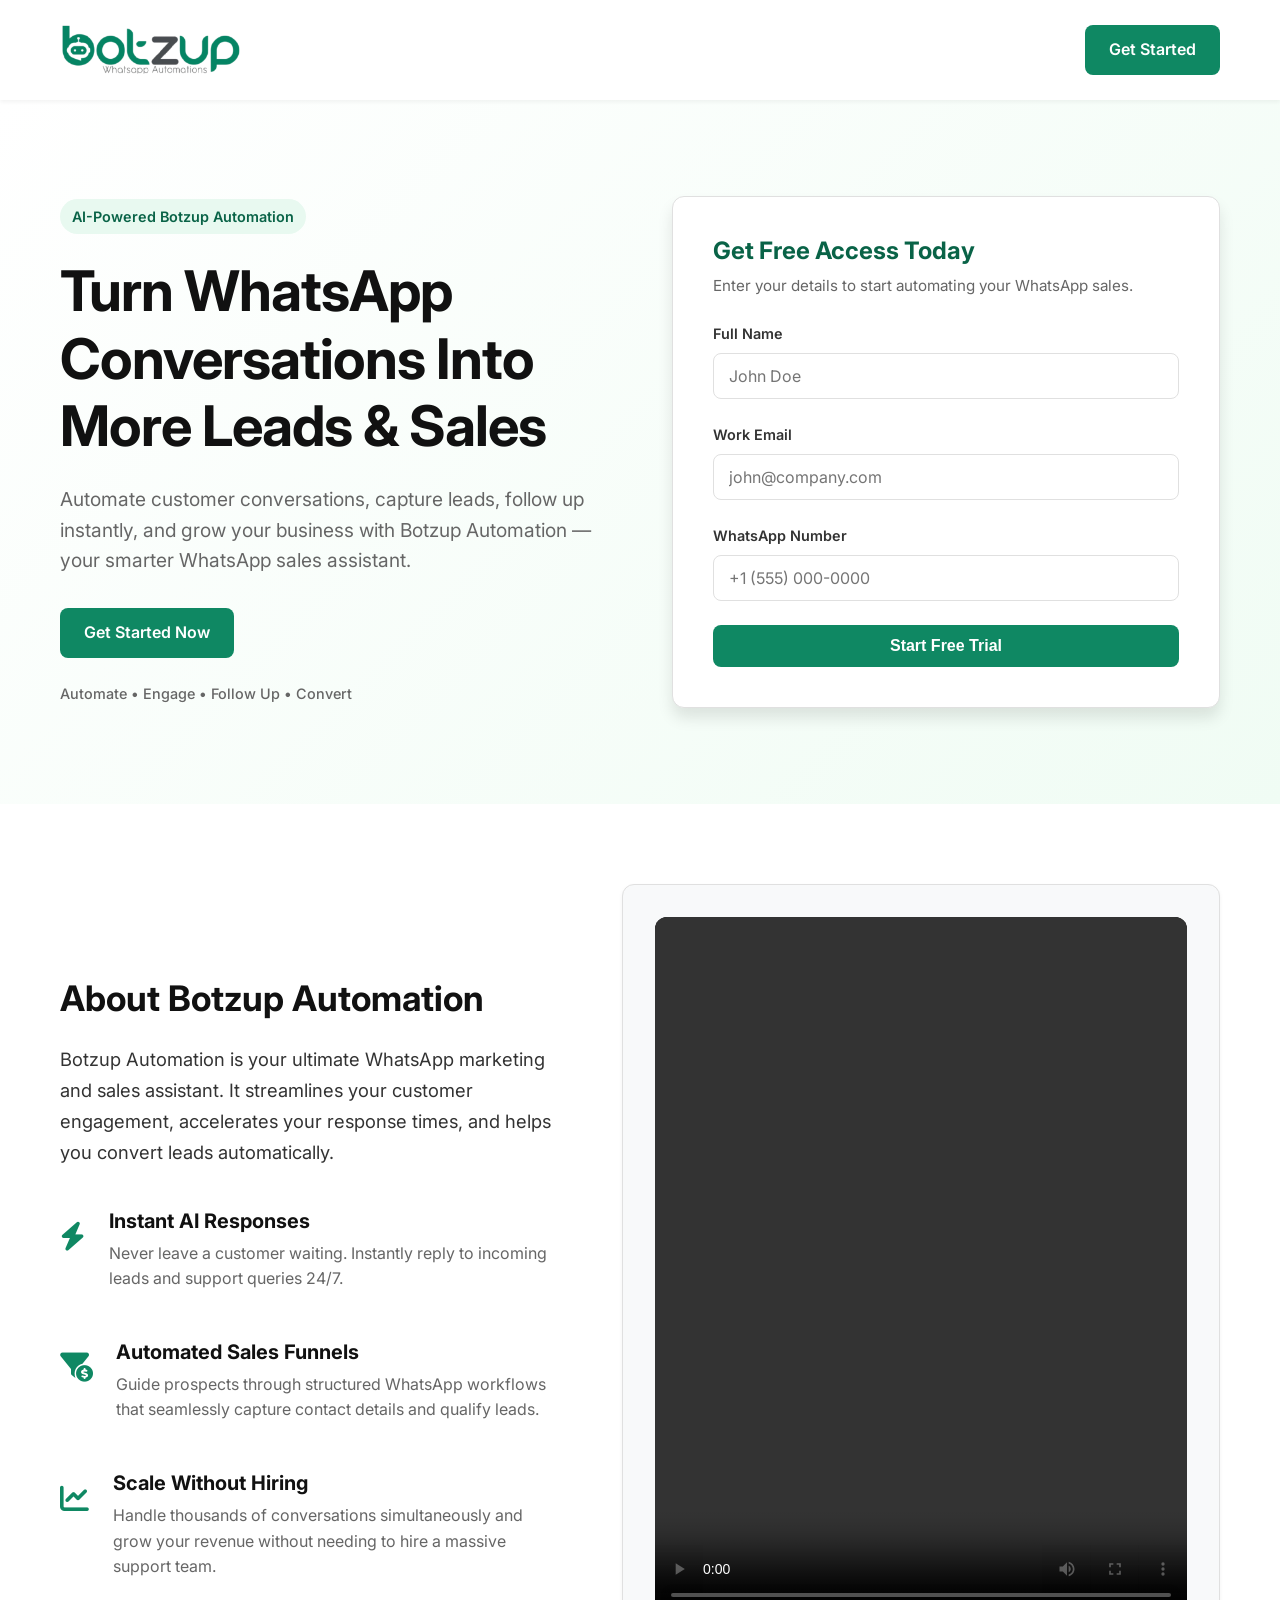
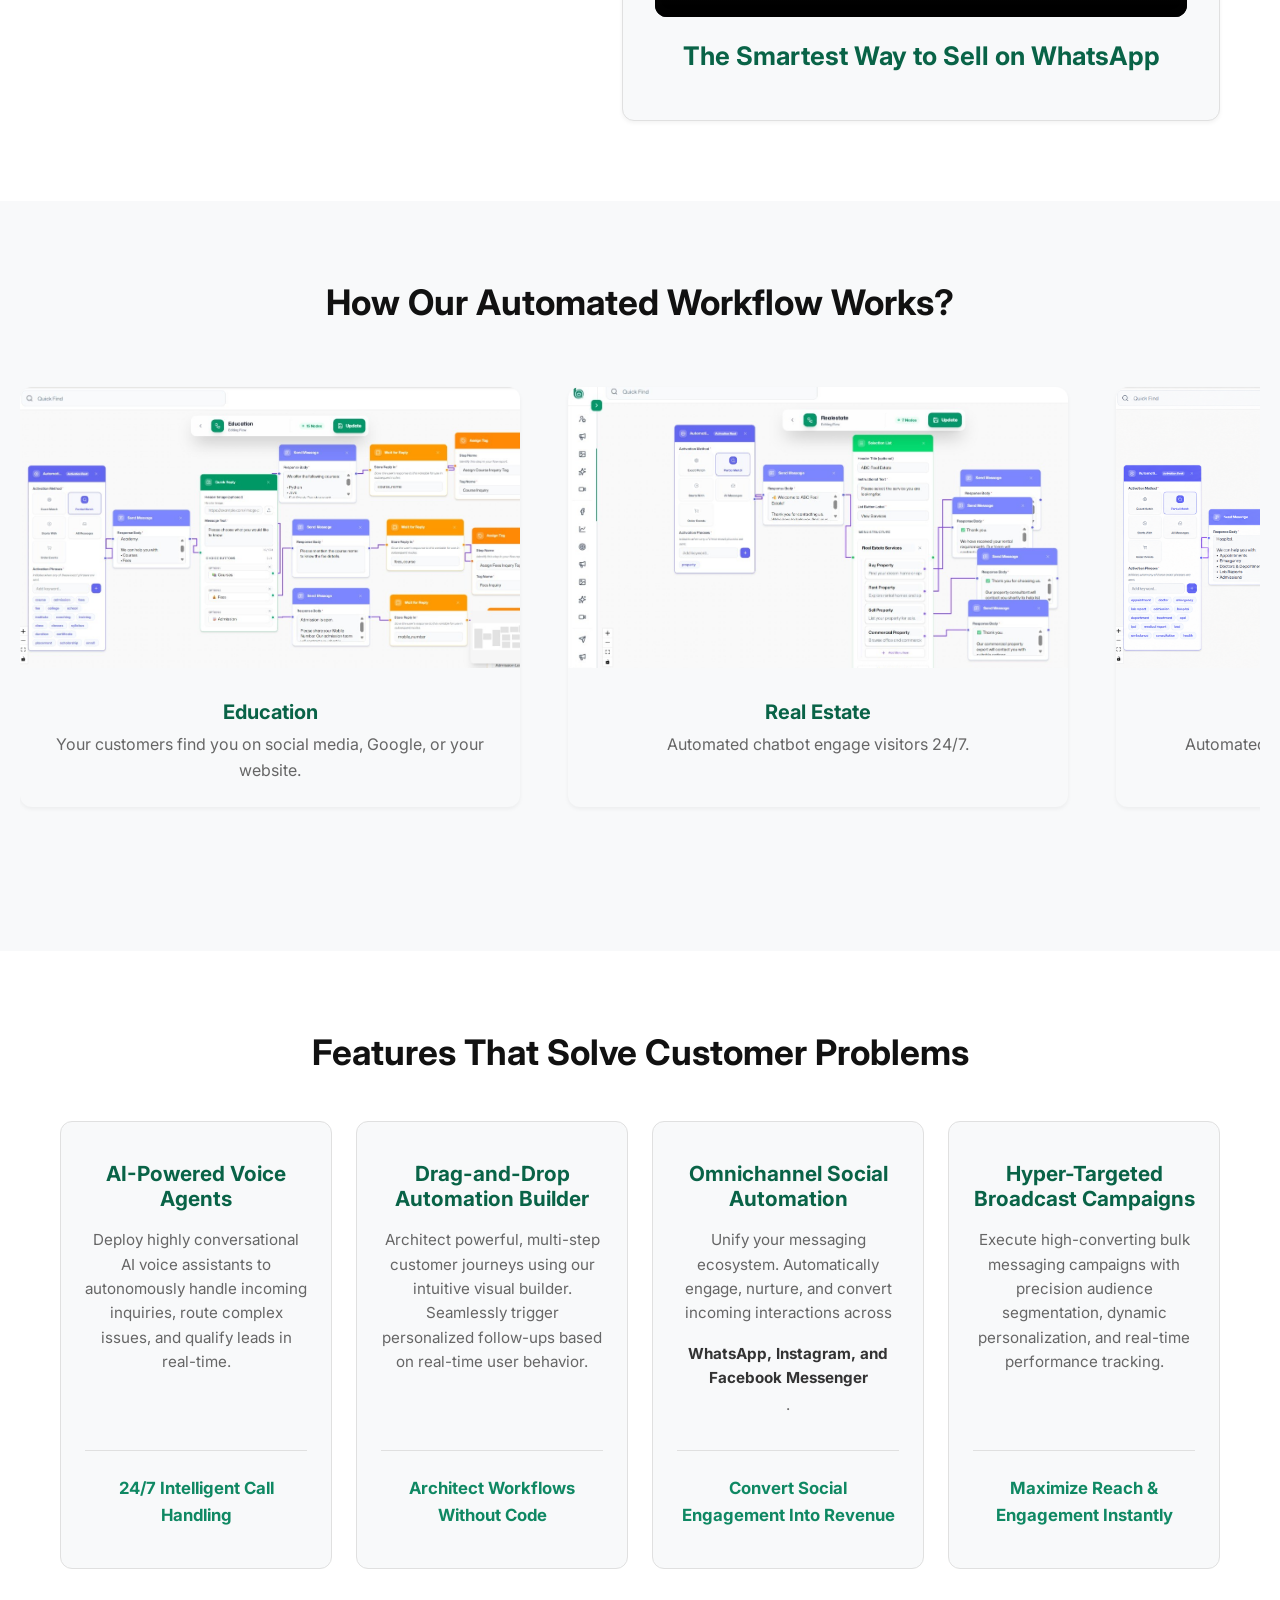
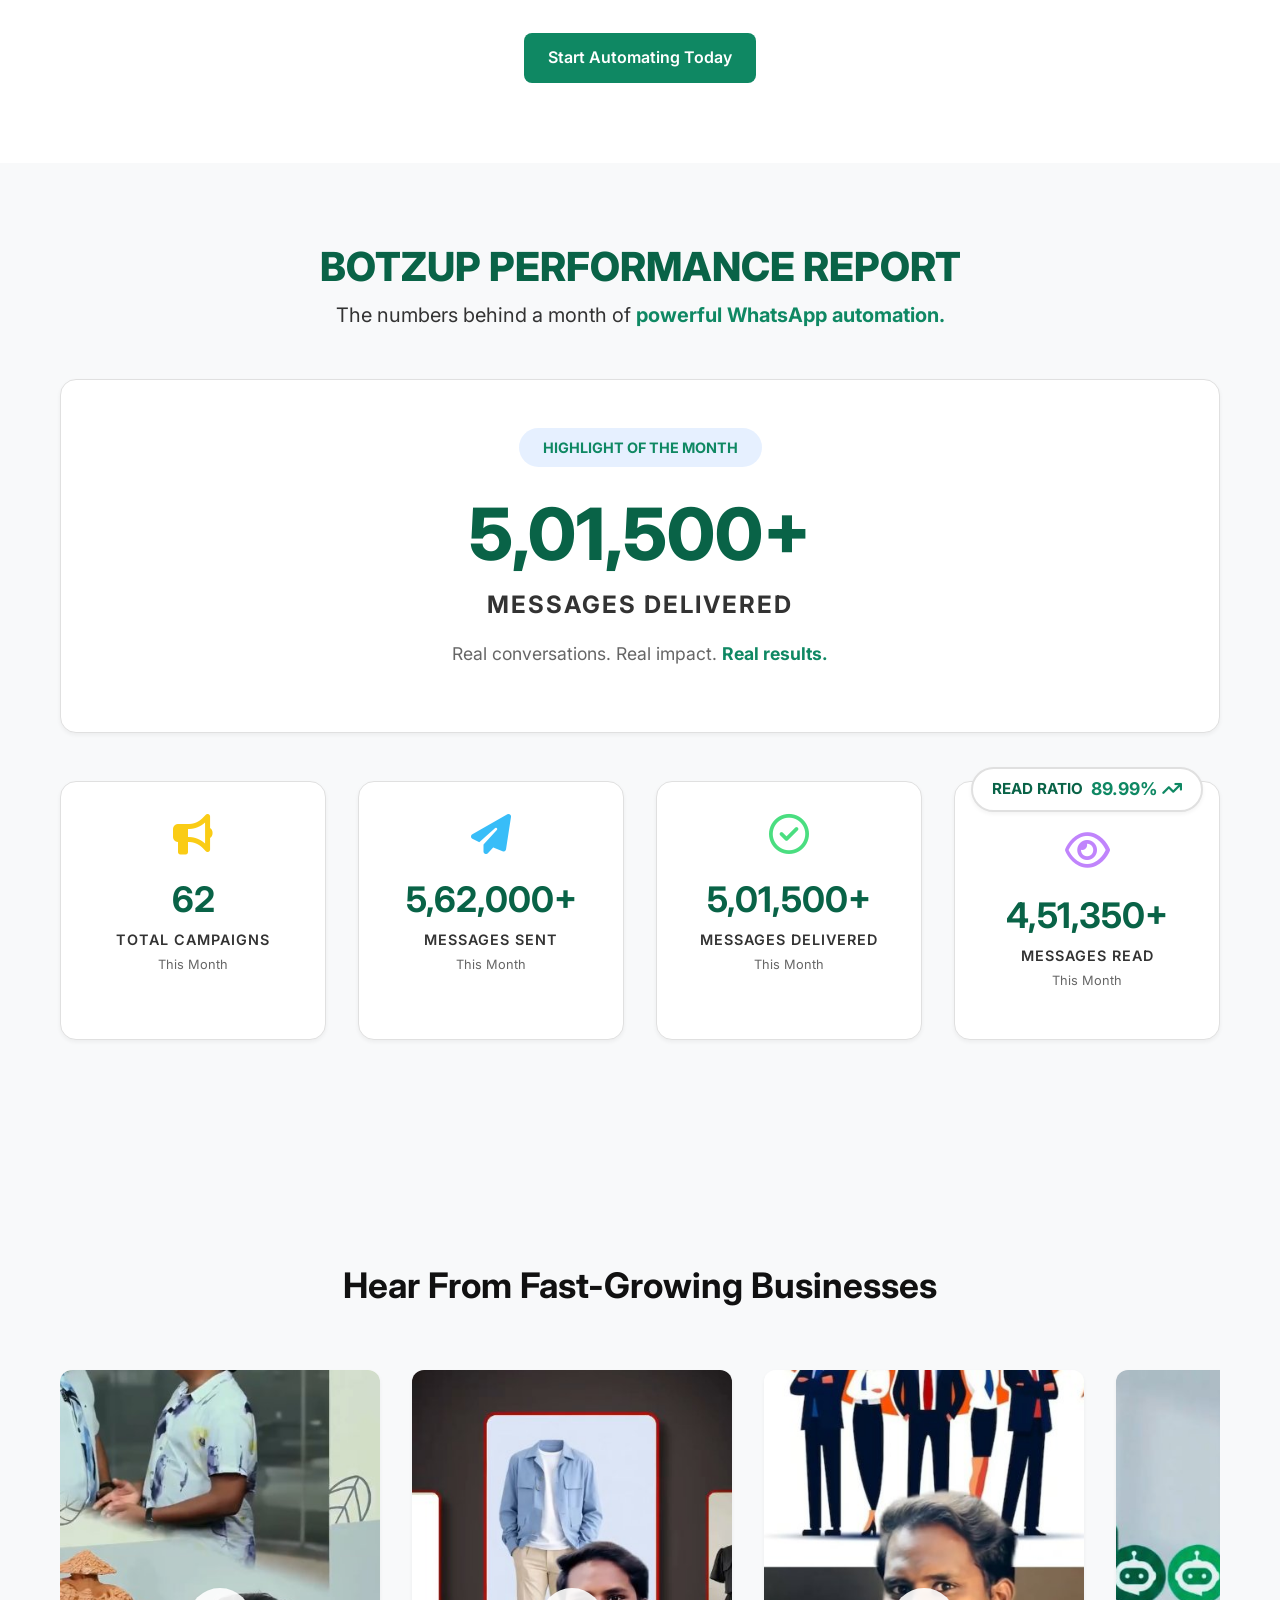
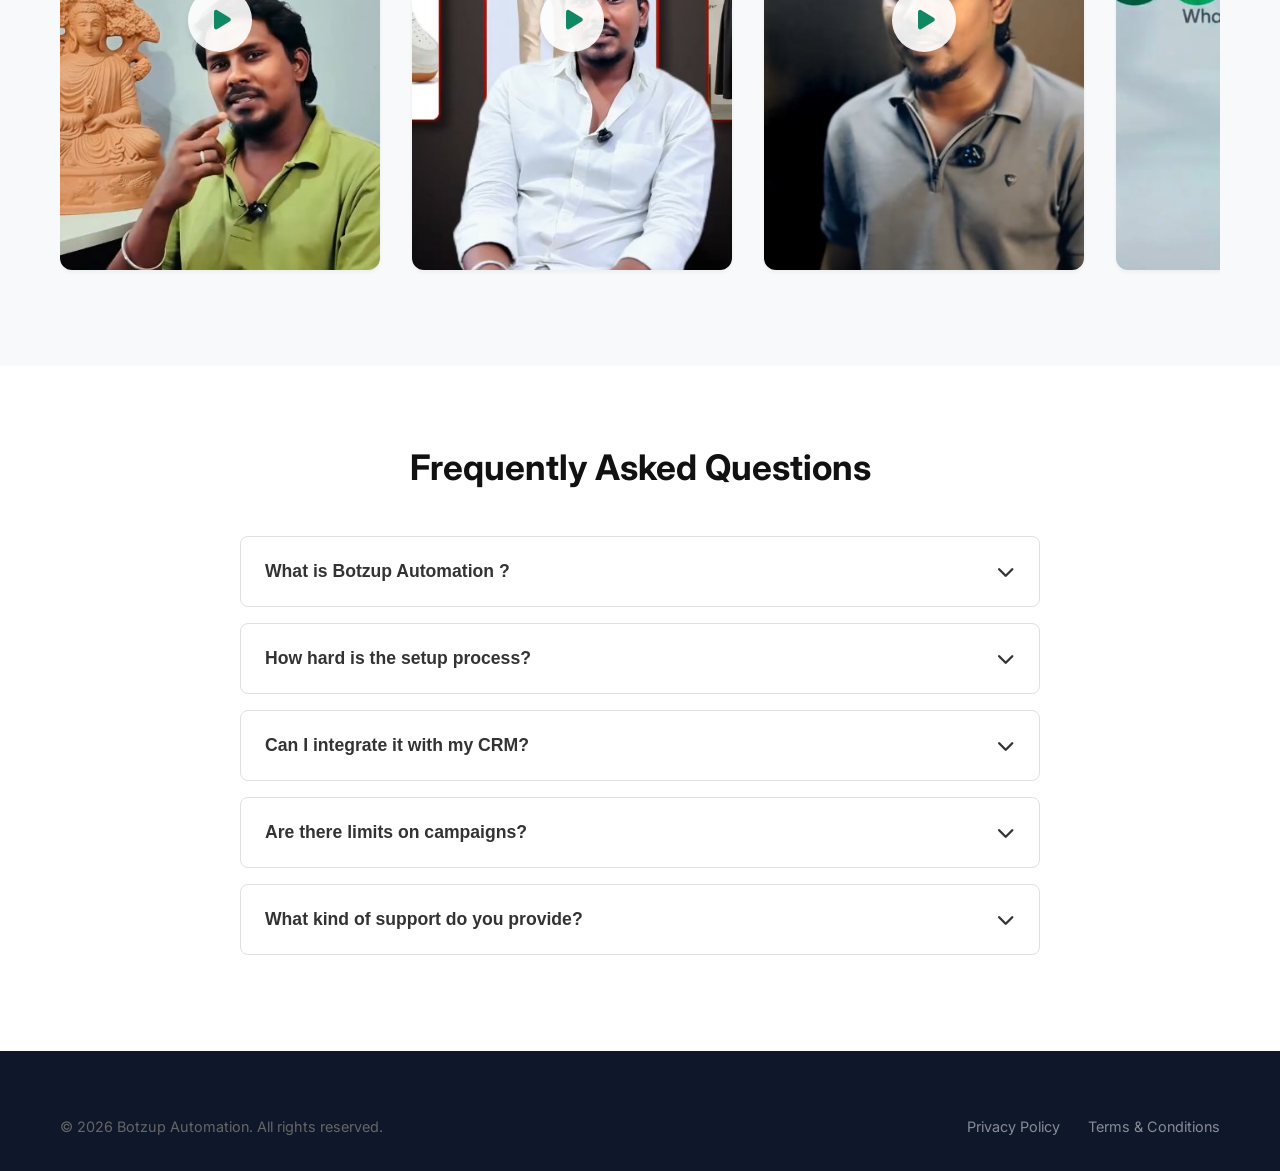
==== commit 0b54f5c9: "changes" ====
--- a/index.html
+++ b/index.html
@@ -393,7 +393,8 @@
                     <div
                         style="background: rgba(13, 110, 253, 0.1); color: var(--primary-color); padding: 0.5rem 1.5rem; border-radius: 20px; font-weight: bold; margin-bottom: 1.5rem; text-transform: uppercase; font-size: 0.9rem;">
                         Highlight of the Month</div>
-                    <h3 class="perf-highlight-number" style="font-size: 4.5rem; margin-bottom: 0.5rem; font-weight: 800; color: var(--primary-dark);">
+                    <h3 class="perf-highlight-number"
+                        style="font-size: 4.5rem; margin-bottom: 0.5rem; font-weight: 800; color: var(--primary-dark);">
                         5,01,500+</h3>
                     <p
                         style="font-size: 1.5rem; font-weight: bold; letter-spacing: 2px; margin-bottom: 1rem; color: var(--text-color);">
@@ -476,8 +477,7 @@
                             style="padding: 0; overflow: hidden; display: flex; flex-direction: column; width: 320px; flex: 0 0 320px;">
                             <div class="testimonial-video-wrap" style="width: 100%; height: 500px; background: #000;">
                                 <video class="testimonial-video" width="100%" height="100%" preload="none" playsinline
-                                    muted
-                                    poster="assets/images/test01-poster.jpg" style="object-fit: cover;">
+                                    muted poster="assets/images/test01-poster.jpg" style="object-fit: cover;">
                                     <source src="assets/images/test01.mp4" type="video/mp4">
                                 </video>
                                 <button type="button" class="testimonial-play-btn" aria-label="Play testimonial video">
@@ -490,8 +490,7 @@
                             style="padding: 0; overflow: hidden; display: flex; flex-direction: column; width: 320px; flex: 0 0 320px;">
                             <div class="testimonial-video-wrap" style="width: 100%; height: 500px; background: #000;">
                                 <video class="testimonial-video" width="100%" height="100%" preload="none" playsinline
-                                    muted
-                                    poster="assets/images/test02-poster.jpg" style="object-fit: cover;">
+                                    muted poster="assets/images/test02-poster.jpg" style="object-fit: cover;">
                                     <source src="assets/images/test02.mp4" type="video/mp4">
                                 </video>
                                 <button type="button" class="testimonial-play-btn" aria-label="Play testimonial video">
@@ -504,8 +503,7 @@
                             style="padding: 0; overflow: hidden; display: flex; flex-direction: column; width: 320px; flex: 0 0 320px;">
                             <div class="testimonial-video-wrap" style="width: 100%; height: 500px; background: #000;">
                                 <video class="testimonial-video" width="100%" height="100%" preload="none" playsinline
-                                    muted
-                                    poster="assets/images/test03-poster.jpg" style="object-fit: cover;">
+                                    muted poster="assets/images/test03-poster.jpg" style="object-fit: cover;">
                                     <source src="assets/images/test03.mp4" type="video/mp4">
                                 </video>
                                 <button type="button" class="testimonial-play-btn" aria-label="Play testimonial video">
@@ -518,8 +516,7 @@
                             style="padding: 0; overflow: hidden; display: flex; flex-direction: column; width: 320px; flex: 0 0 320px;">
                             <div class="testimonial-video-wrap" style="width: 100%; height: 500px; background: #000;">
                                 <video class="testimonial-video" width="100%" height="100%" preload="none" playsinline
-                                    muted
-                                    poster="assets/images/test04-poster.jpg" style="object-fit: cover;">
+                                    muted poster="assets/images/test04-poster.jpg" style="object-fit: cover;">
                                     <source src="assets/images/test04.mp4" type="video/mp4">
                                 </video>
                                 <button type="button" class="testimonial-play-btn" aria-label="Play testimonial video">
@@ -534,8 +531,7 @@
                             style="padding: 0; overflow: hidden; display: flex; flex-direction: column; width: 320px; flex: 0 0 320px;">
                             <div class="testimonial-video-wrap" style="width: 100%; height: 500px; background: #000;">
                                 <video class="testimonial-video" width="100%" height="100%" preload="none" playsinline
-                                    muted
-                                    poster="assets/images/test01-poster.jpg" style="object-fit: cover;">
+                                    muted poster="assets/images/test01-poster.jpg" style="object-fit: cover;">
                                     <source src="assets/images/test01.mp4" type="video/mp4">
                                 </video>
                                 <button type="button" class="testimonial-play-btn" aria-label="Play testimonial video">
@@ -548,8 +544,7 @@
                             style="padding: 0; overflow: hidden; display: flex; flex-direction: column; width: 320px; flex: 0 0 320px;">
                             <div class="testimonial-video-wrap" style="width: 100%; height:500px; background: #000;">
                                 <video class="testimonial-video" width="100%" height="100%" preload="none" playsinline
-                                    muted
-                                    poster="assets/images/test02-poster.jpg" style="object-fit: cover;">
+                                    muted poster="assets/images/test02-poster.jpg" style="object-fit: cover;">
                                     <source src="assets/images/test02.mp4" type="video/mp4">
                                 </video>
                                 <button type="button" class="testimonial-play-btn" aria-label="Play testimonial video">
@@ -562,8 +557,7 @@
                             style="padding: 0; overflow: hidden; display: flex; flex-direction: column; width: 320px; flex: 0 0 320px;">
                             <div class="testimonial-video-wrap" style="width: 100%; height: 500px; background: #000;">
                                 <video class="testimonial-video" width="100%" height="100%" preload="none" playsinline
-                                    muted
-                                    poster="assets/images/test03-poster.jpg" style="object-fit: cover;">
+                                    muted poster="assets/images/test03-poster.jpg" style="object-fit: cover;">
                                     <source src="assets/images/test03.mp4" type="video/mp4">
                                 </video>
                                 <button type="button" class="testimonial-play-btn" aria-label="Play testimonial video">
@@ -576,8 +570,7 @@
                             style="padding: 0; overflow: hidden; display: flex; flex-direction: column; width: 320px; flex: 0 0 320px;">
                             <div class="testimonial-video-wrap" style="width: 100%; height: 500px; background: #000;">
                                 <video class="testimonial-video" width="100%" height="100%" preload="none" playsinline
-                                    muted
-                                    poster="assets/images/test04-poster.jpg" style="object-fit: cover;">
+                                    muted poster="assets/images/test04-poster.jpg" style="object-fit: cover;">
                                     <source src="assets/images/test04.mp4" type="video/mp4">
                                 </video>
                                 <button type="button" class="testimonial-play-btn" aria-label="Play testimonial video">
@@ -643,53 +636,6 @@
         </section>
 
 
-        <!-- 10. CONTACT SECTION -->
-        <section id="contact" class="contact-section" style="background-color: var(--bg-light); padding: 5rem 0;">
-            <div class="container contact-container" style="justify-content: center; text-align: center;">
-                <div class="contact-content" style="max-width: 900px; width: 100%; margin: 0 auto;">
-                    <h2 class="section-title" style="margin-bottom: 1rem;">Get In Touch</h2>
-                    <p style="margin-bottom: 4rem; color: var(--text-light); font-size: 1.1rem;">Have questions about Botzup Automation? Our team is here to help you automate your WhatsApp sales and support.</p>
-                    
-                    <div class="contact-info" style="display: grid; grid-template-columns: repeat(auto-fit, minmax(250px, 1fr)); gap: 2rem; width: 100%;">
-                        
-                        <!-- Email Card -->
-                        <div class="contact-info-item" style="background: white; padding: 2.5rem 1.5rem; border-radius: 16px; box-shadow: var(--shadow-sm); border: 1px solid var(--border-color); transition: transform 0.3s ease, box-shadow 0.3s ease; display: flex; flex-direction: column; align-items: center;">
-                            <div style="width: 70px; height: 70px; background: rgba(13, 110, 253, 0.1); border-radius: 50%; display: flex; align-items: center; justify-content: center; margin-bottom: 1.5rem;">
-                                <i class="fa-solid fa-envelope" style="font-size: 2rem; color: var(--primary-color);"></i>
-                            </div>
-                            <h4 style="font-size: 1.2rem; font-weight: 700; margin-bottom: 0.5rem; color: var(--primary-dark);">Email Us</h4>
-                            <p style="margin: 0; color: var(--text-light); font-size: 1rem;">botzupautomation@gmail.com</p>
-                        </div>
-
-                        <!-- Phone Card -->
-                        <div class="contact-info-item" style="background: white; padding: 2.5rem 1.5rem; border-radius: 16px; box-shadow: var(--shadow-sm); border: 1px solid var(--border-color); transition: transform 0.3s ease, box-shadow 0.3s ease; display: flex; flex-direction: column; align-items: center;">
-                            <div style="width: 70px; height: 70px; background: rgba(13, 110, 253, 0.1); border-radius: 50%; display: flex; align-items: center; justify-content: center; margin-bottom: 1.5rem;">
-                                <i class="fa-solid fa-phone" style="font-size: 2rem; color: var(--primary-color);"></i>
-                            </div>
-                            <h4 style="font-size: 1.2rem; font-weight: 700; margin-bottom: 0.5rem; color: var(--primary-dark);">Call Us</h4>
-                            <p style="margin: 0; color: var(--text-light); font-size: 1rem; line-height: 1.6;">+91 97503 59750<br>+91 99943 53720</p>
-                        </div>
-
-                        <!-- Location Card -->
-                        <div class="contact-info-item" style="background: white; padding: 2.5rem 1.5rem; border-radius: 16px; box-shadow: var(--shadow-sm); border: 1px solid var(--border-color); transition: transform 0.3s ease, box-shadow 0.3s ease; display: flex; flex-direction: column; align-items: center;">
-                            <div style="width: 70px; height: 70px; background: rgba(13, 110, 253, 0.1); border-radius: 50%; display: flex; align-items: center; justify-content: center; margin-bottom: 1.5rem;">
-                                <i class="fa-solid fa-location-dot" style="font-size: 2rem; color: var(--primary-color);"></i>
-                            </div>
-                            <h4 style="font-size: 1.2rem; font-weight: 700; margin-bottom: 0.5rem; color: var(--primary-dark);">Visit Us</h4>
-                            <p style="margin: 0; color: var(--text-light); font-size: 1rem;">Krishnagiri, Tamilnadu</p>
-                        </div>
-
-                    </div>
-                </div>
-            </div>
-            
-            <style>
-                .contact-info-item:hover {
-                    transform: translateY(-5px);
-                    box-shadow: var(--shadow-md) !important;
-                }
-            </style>
-        </section>
 
     </main>
 
@@ -729,6 +675,7 @@
     </div>
 
     <script src="js/script.js"></script>
+    
 </body>
 
 </html>
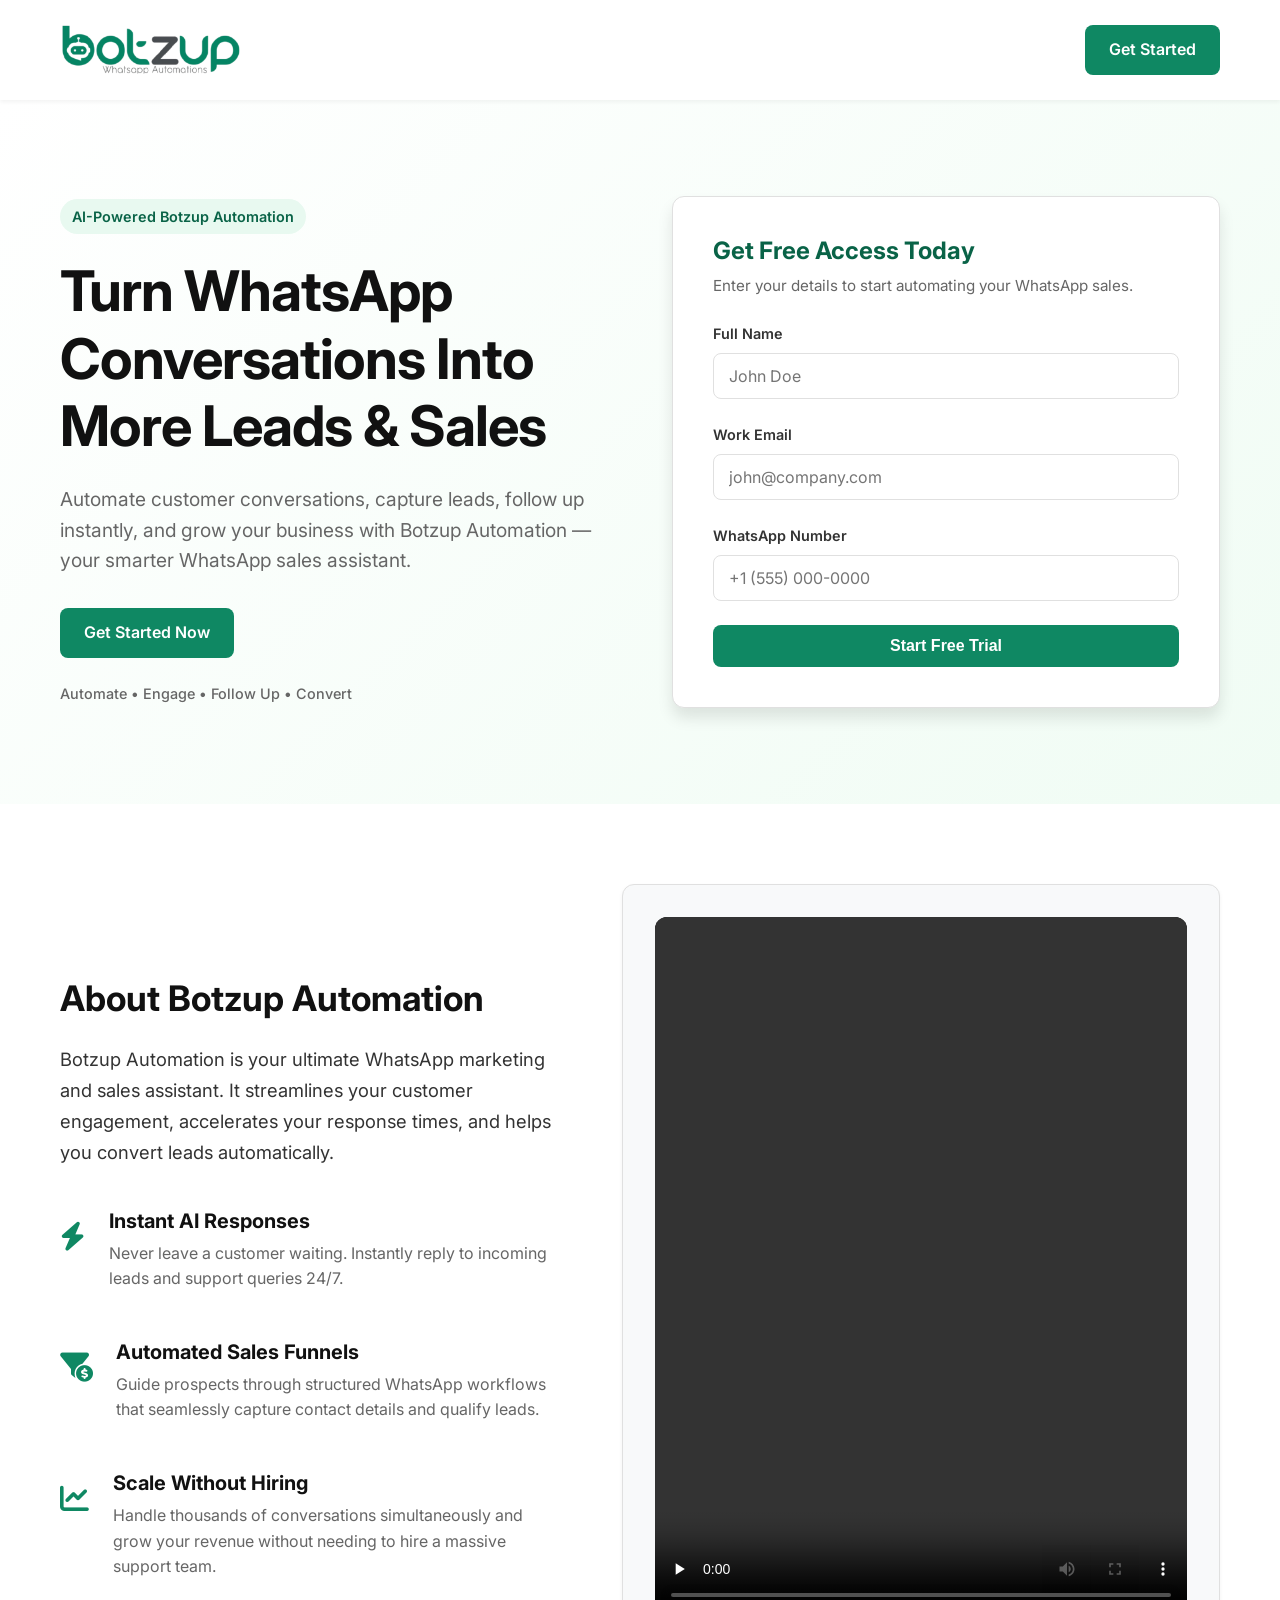
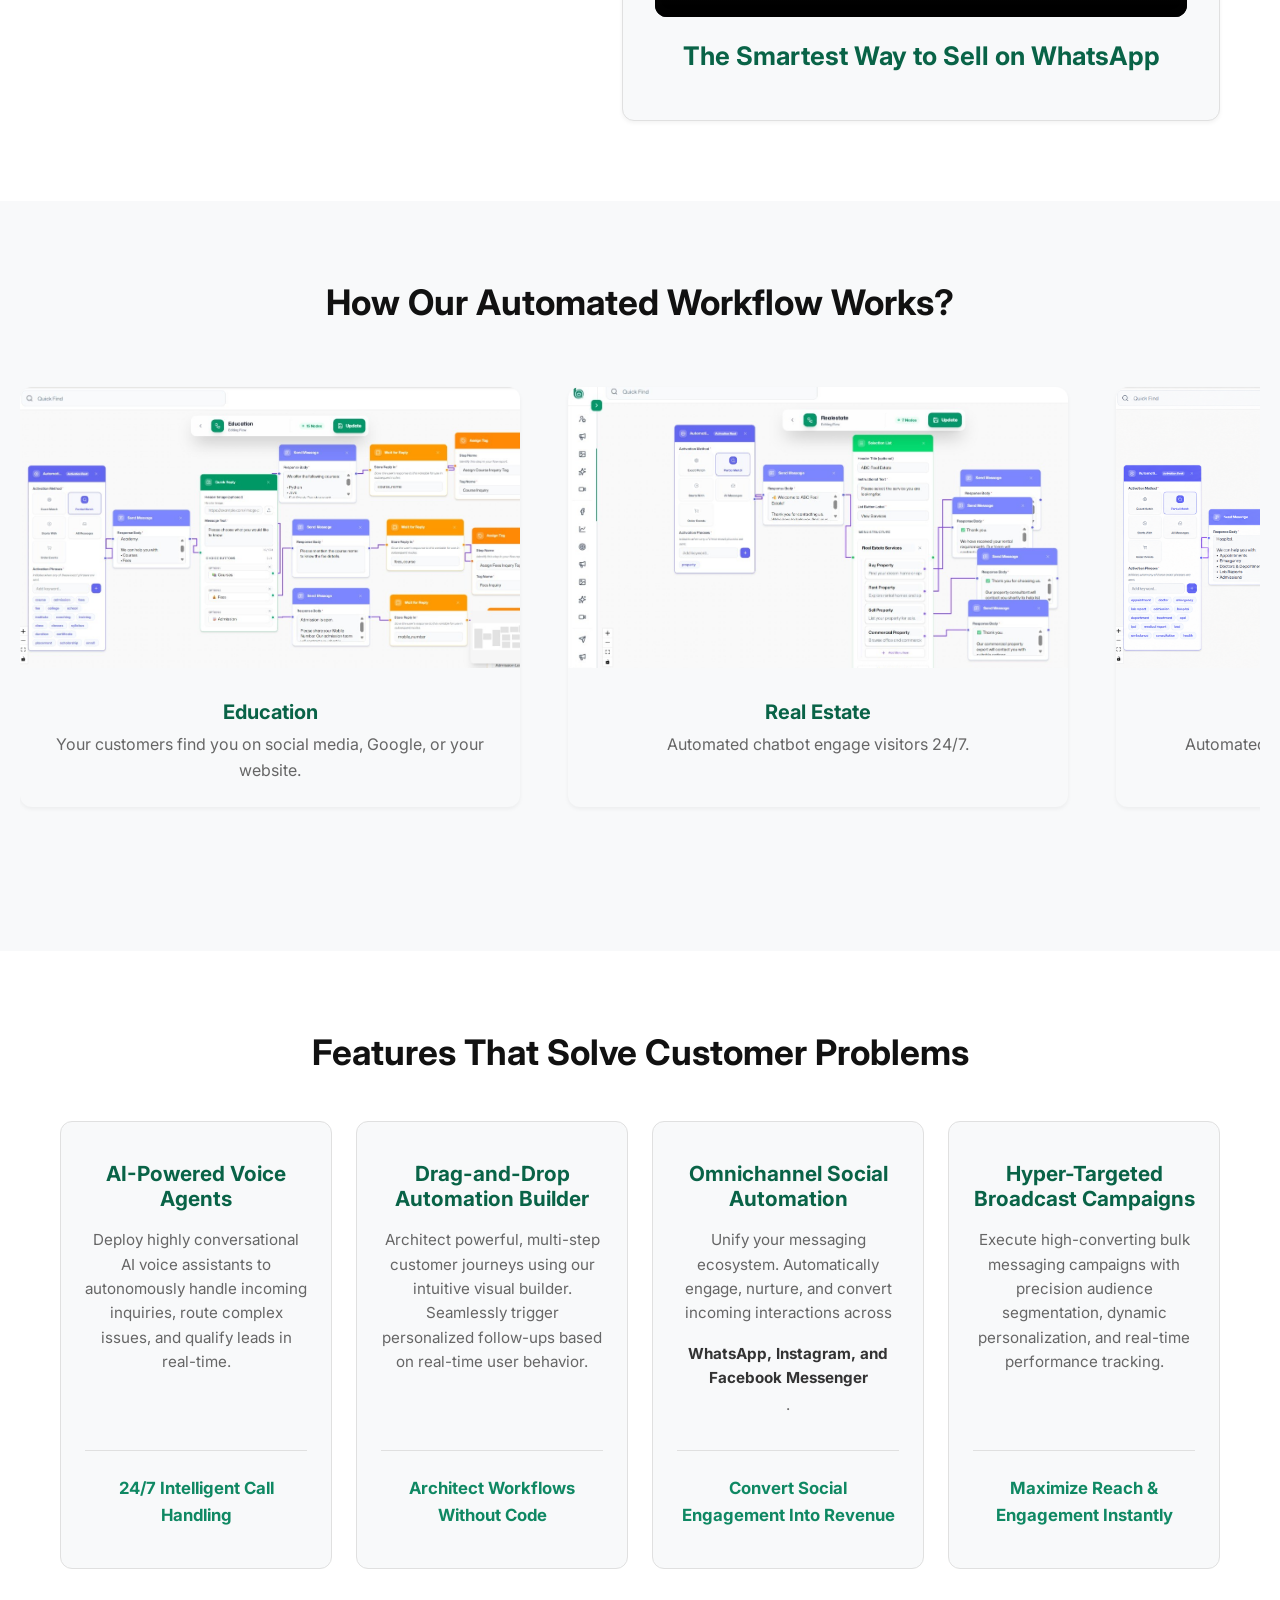
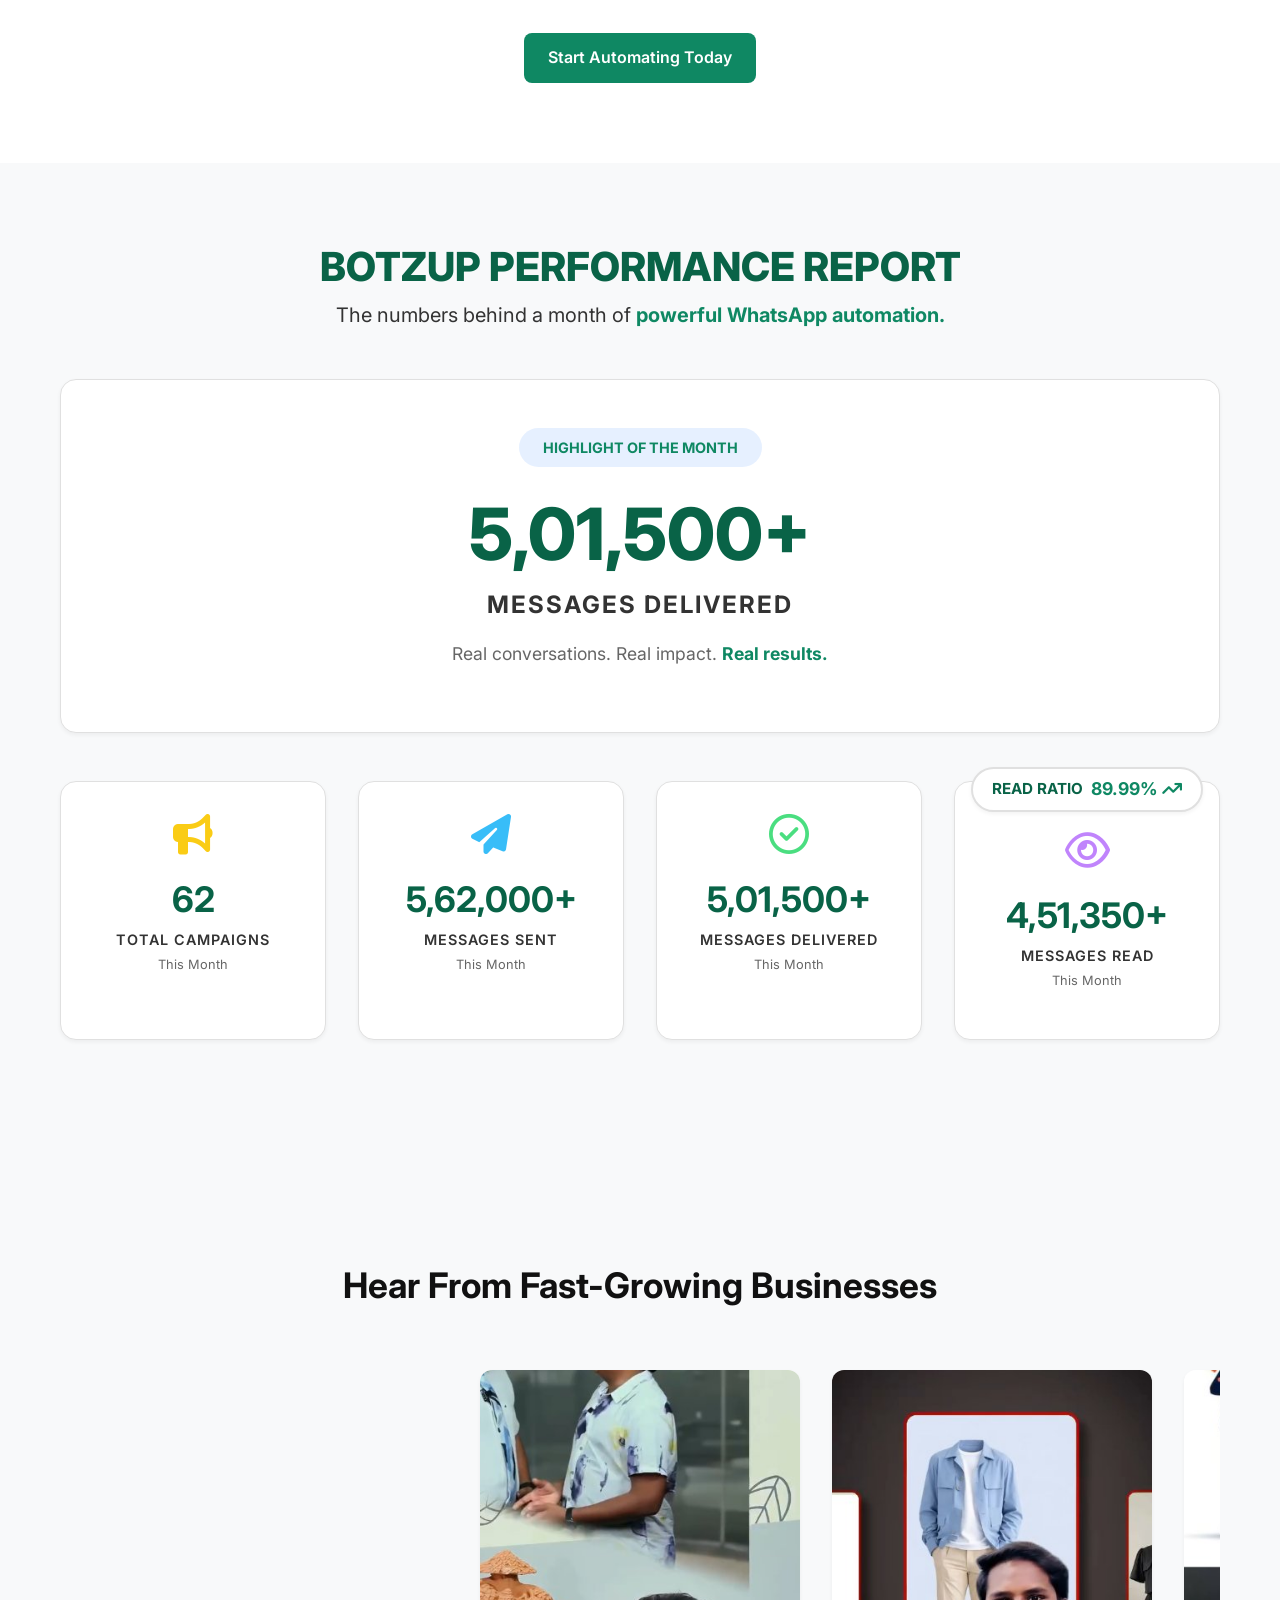
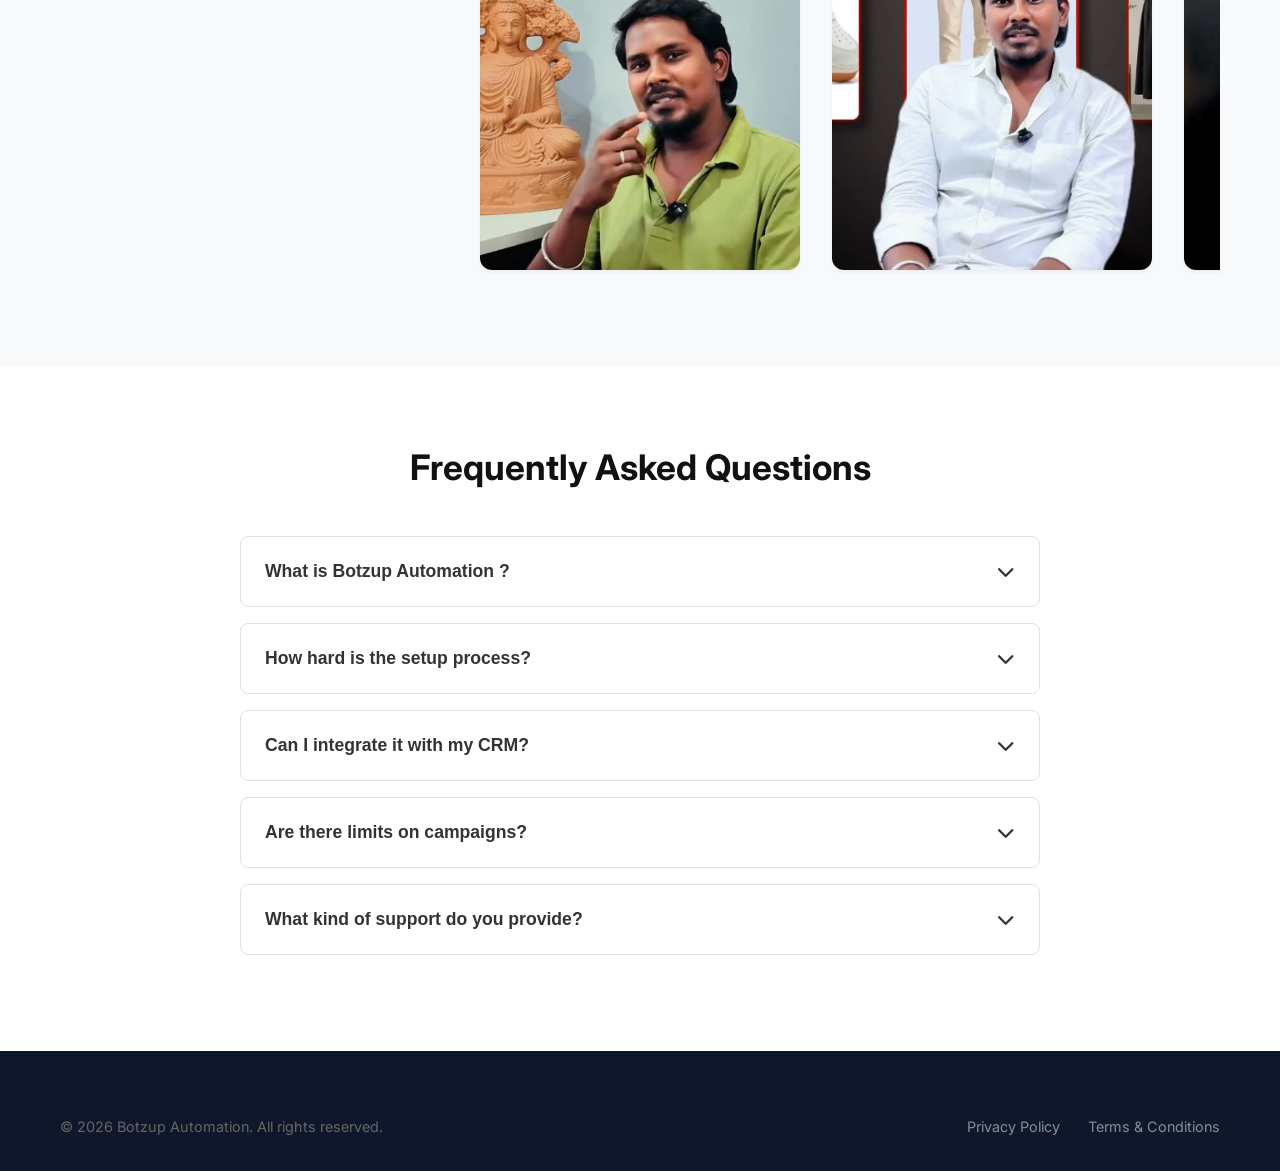
==== commit 32548980: "changes" ====
--- a/index.html
+++ b/index.html
@@ -123,7 +123,7 @@
                             style="background: var(--bg-light); padding: 2rem; border-radius: var(--border-radius); border: 1px solid var(--border-color); text-align: center; box-shadow: var(--shadow-sm);">
                             <div class="about-video-frame"
                                 style="position: relative; width: 100%; height: 700px; margin-bottom: 1.5rem; background-color: #000; border-radius: var(--border-radius); overflow: hidden;">
-                                <video width="100%" height="100%" controls style="object-fit: cover;">
+                                <video width="100%" height="100%" controls preload="none" style="object-fit: cover;">
                                     <source src="assets/images/about.mp4" type="video/mp4">
                                     Your browser does not support the video tag.
                                 </video>
@@ -468,7 +468,7 @@
         <!-- 8. TESTIMONIALS SECTION -->
         <section id="testimonials" class="testimonials-section bg-light">
             <div class="container">
-                <h2 class="section-title">Hear From Fast-Growing Businesses</h2>
+                <h2 class="section-title" style="text-align: center;">Hear From Fast-Growing Businesses</h2>
                 <div class="testimonials-slider">
                     <div class="testimonials-slide-track">
                         <!-- Original 4 Video Reviews -->
@@ -477,7 +477,7 @@
                             style="padding: 0; overflow: hidden; display: flex; flex-direction: column; width: 320px; flex: 0 0 320px;">
                             <div class="testimonial-video-wrap" style="width: 100%; height: 500px; background: #000;">
                                 <video class="testimonial-video" width="100%" height="100%" preload="none" playsinline
-                                    muted poster="assets/images/test01-poster.jpg" style="object-fit: cover;">
+                                    poster="assets/images/test01-poster.jpg" style="object-fit: cover;">
                                     <source src="assets/images/test01.mp4" type="video/mp4">
                                 </video>
                                 <button type="button" class="testimonial-play-btn" aria-label="Play testimonial video">
@@ -490,7 +490,7 @@
                             style="padding: 0; overflow: hidden; display: flex; flex-direction: column; width: 320px; flex: 0 0 320px;">
                             <div class="testimonial-video-wrap" style="width: 100%; height: 500px; background: #000;">
                                 <video class="testimonial-video" width="100%" height="100%" preload="none" playsinline
-                                    muted poster="assets/images/test02-poster.jpg" style="object-fit: cover;">
+                                    poster="assets/images/test02-poster.jpg" style="object-fit: cover;">
                                     <source src="assets/images/test02.mp4" type="video/mp4">
                                 </video>
                                 <button type="button" class="testimonial-play-btn" aria-label="Play testimonial video">
@@ -503,7 +503,7 @@
                             style="padding: 0; overflow: hidden; display: flex; flex-direction: column; width: 320px; flex: 0 0 320px;">
                             <div class="testimonial-video-wrap" style="width: 100%; height: 500px; background: #000;">
                                 <video class="testimonial-video" width="100%" height="100%" preload="none" playsinline
-                                    muted poster="assets/images/test03-poster.jpg" style="object-fit: cover;">
+                                    poster="assets/images/test03-poster.jpg" style="object-fit: cover;">
                                     <source src="assets/images/test03.mp4" type="video/mp4">
                                 </video>
                                 <button type="button" class="testimonial-play-btn" aria-label="Play testimonial video">
@@ -516,7 +516,7 @@
                             style="padding: 0; overflow: hidden; display: flex; flex-direction: column; width: 320px; flex: 0 0 320px;">
                             <div class="testimonial-video-wrap" style="width: 100%; height: 500px; background: #000;">
                                 <video class="testimonial-video" width="100%" height="100%" preload="none" playsinline
-                                    muted poster="assets/images/test04-poster.jpg" style="object-fit: cover;">
+                                    poster="assets/images/test04-poster.jpg" style="object-fit: cover;">
                                     <source src="assets/images/test04.mp4" type="video/mp4">
                                 </video>
                                 <button type="button" class="testimonial-play-btn" aria-label="Play testimonial video">
@@ -531,7 +531,7 @@
                             style="padding: 0; overflow: hidden; display: flex; flex-direction: column; width: 320px; flex: 0 0 320px;">
                             <div class="testimonial-video-wrap" style="width: 100%; height: 500px; background: #000;">
                                 <video class="testimonial-video" width="100%" height="100%" preload="none" playsinline
-                                    muted poster="assets/images/test01-poster.jpg" style="object-fit: cover;">
+                                    poster="assets/images/test01-poster.jpg" style="object-fit: cover;">
                                     <source src="assets/images/test01.mp4" type="video/mp4">
                                 </video>
                                 <button type="button" class="testimonial-play-btn" aria-label="Play testimonial video">
@@ -544,7 +544,7 @@
                             style="padding: 0; overflow: hidden; display: flex; flex-direction: column; width: 320px; flex: 0 0 320px;">
                             <div class="testimonial-video-wrap" style="width: 100%; height:500px; background: #000;">
                                 <video class="testimonial-video" width="100%" height="100%" preload="none" playsinline
-                                    muted poster="assets/images/test02-poster.jpg" style="object-fit: cover;">
+                                    poster="assets/images/test02-poster.jpg" style="object-fit: cover;">
                                     <source src="assets/images/test02.mp4" type="video/mp4">
                                 </video>
                                 <button type="button" class="testimonial-play-btn" aria-label="Play testimonial video">
@@ -557,7 +557,7 @@
                             style="padding: 0; overflow: hidden; display: flex; flex-direction: column; width: 320px; flex: 0 0 320px;">
                             <div class="testimonial-video-wrap" style="width: 100%; height: 500px; background: #000;">
                                 <video class="testimonial-video" width="100%" height="100%" preload="none" playsinline
-                                    muted poster="assets/images/test03-poster.jpg" style="object-fit: cover;">
+                                    poster="assets/images/test03-poster.jpg" style="object-fit: cover;">
                                     <source src="assets/images/test03.mp4" type="video/mp4">
                                 </video>
                                 <button type="button" class="testimonial-play-btn" aria-label="Play testimonial video">
@@ -570,7 +570,7 @@
                             style="padding: 0; overflow: hidden; display: flex; flex-direction: column; width: 320px; flex: 0 0 320px;">
                             <div class="testimonial-video-wrap" style="width: 100%; height: 500px; background: #000;">
                                 <video class="testimonial-video" width="100%" height="100%" preload="none" playsinline
-                                    muted poster="assets/images/test04-poster.jpg" style="object-fit: cover;">
+                                    poster="assets/images/test04-poster.jpg" style="object-fit: cover;">
                                     <source src="assets/images/test04.mp4" type="video/mp4">
                                 </video>
                                 <button type="button" class="testimonial-play-btn" aria-label="Play testimonial video">
--- a/css/style.css
+++ b/css/style.css
@@ -813,32 +813,26 @@
 .testimonials-slider {
     position: relative;
     width: 100%;
-    overflow: hidden;
+    overflow-x: auto;
+    scroll-snap-type: x mandatory;
+    scroll-behavior: smooth;
     padding: 1rem 0;
+    /* Hide scrollbars */
+    scrollbar-width: none; /* Firefox */
+    -ms-overflow-style: none; /* IE/Edge */
+}
+.testimonials-slider::-webkit-scrollbar {
+    display: none; /* Chrome/Safari */
 }
 
 .testimonials-slide-track {
     display: flex;
     gap: 2rem;
     width: max-content;
-    animation: scroll-testimonials 40s linear infinite;
-}
-
-.testimonials-slide-track:hover {
-    animation-play-state: paused;
-}
-
-@keyframes scroll-testimonials {
-    0% {
-        transform: translateX(0);
-    }
-
-    100% {
-        transform: translateX(calc(-50% - 1rem));
-    }
-
-    /* Scrolls exactly half the track length (the 5 original items + their gap) */
-}
+    padding: 0 calc(50vw - 160px); /* 160px is half the 320px card width */
+}
+
+/* We don't need the animation anymore */
 
 .testimonial-card {
     background: white;
@@ -847,10 +841,11 @@
     box-shadow: var(--shadow-sm);
     width: 400px;
     flex-shrink: 0;
-}
-
-/* Testimonial video thumbnail: shows a poster + play icon until the card is
-   centered in the slider, at which point script.js auto-plays it (muted). */
+    scroll-snap-align: center;
+}
+
+/* Testimonial video thumbnail: shows a poster + play icon. The video stays
+   paused and muted until the visitor manually clicks the play button. */
 .testimonial-video-wrap {
     position: relative;
 }
@@ -874,7 +869,7 @@
     align-items: center;
     justify-content: center;
     font-size: 1.4rem;
-    pointer-events: none;
+    cursor: pointer;
     box-shadow: var(--shadow-md);
     transition: var(--transition);
 }
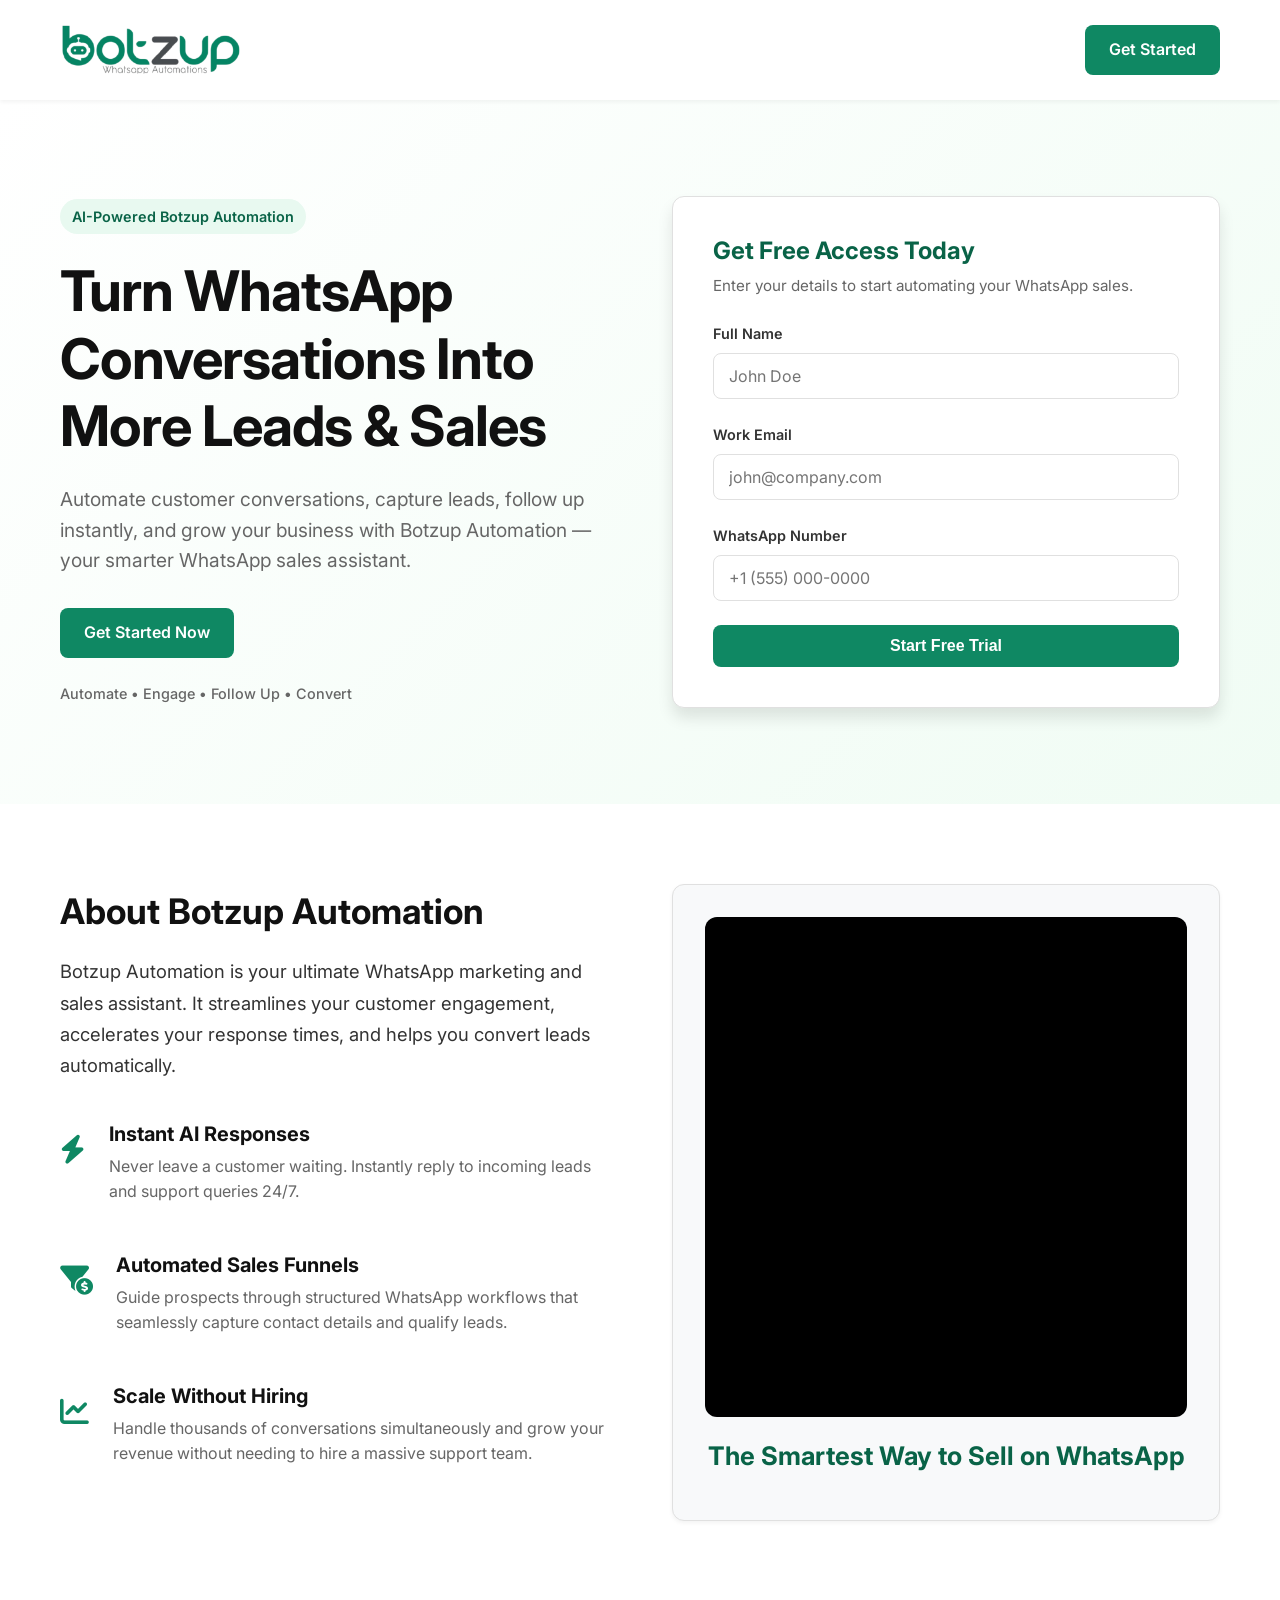
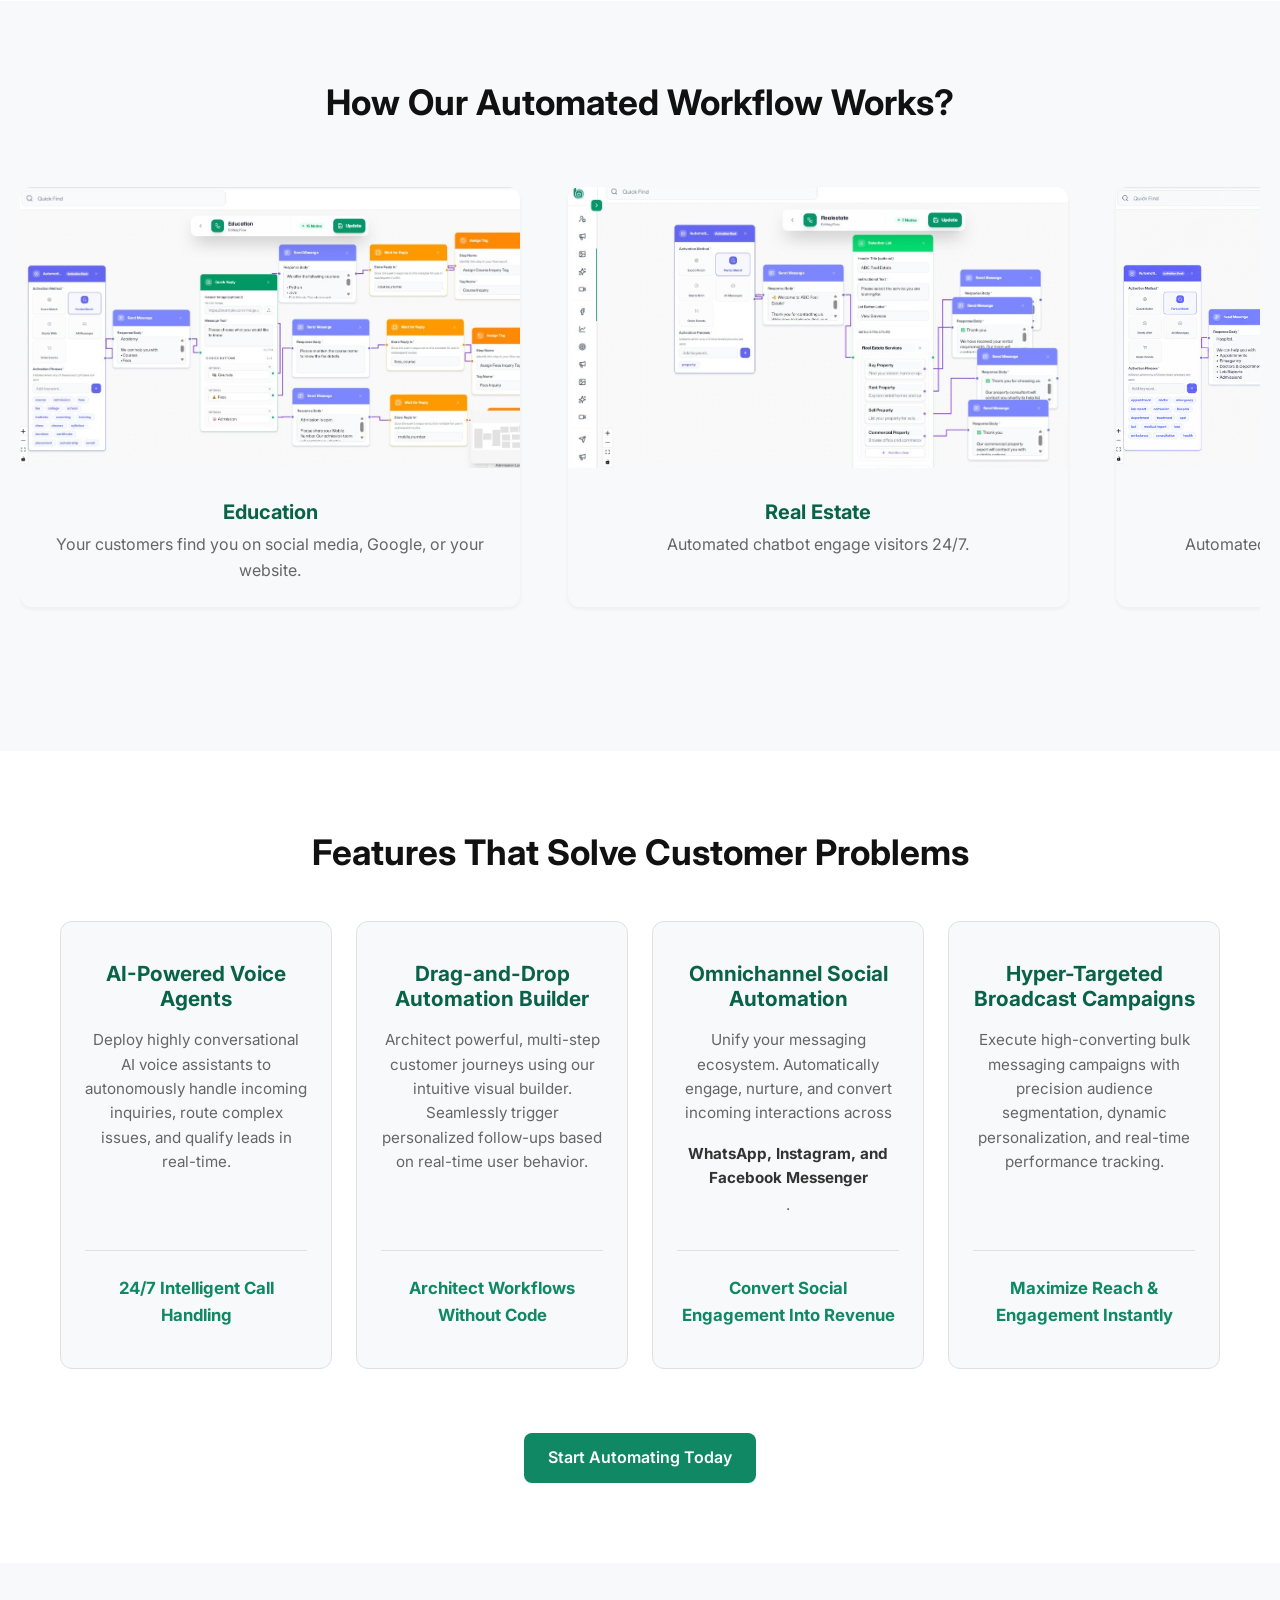
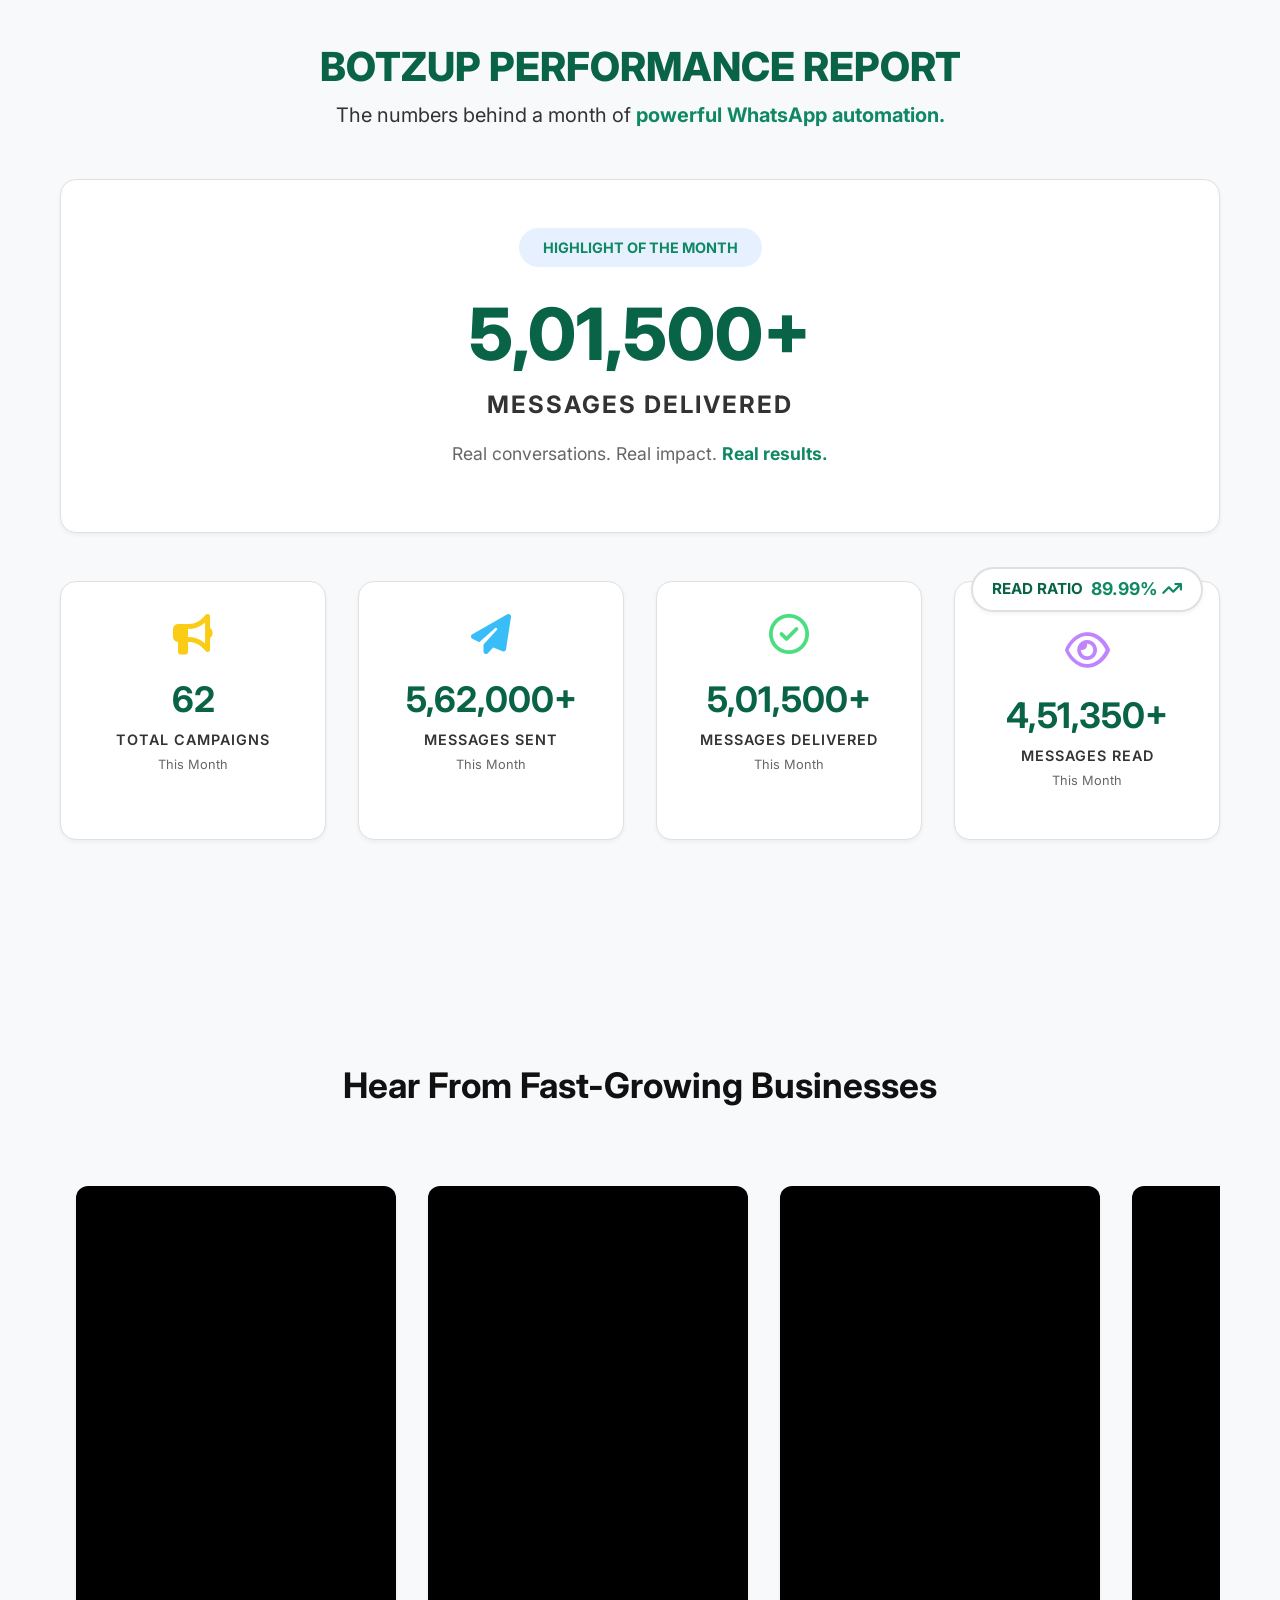
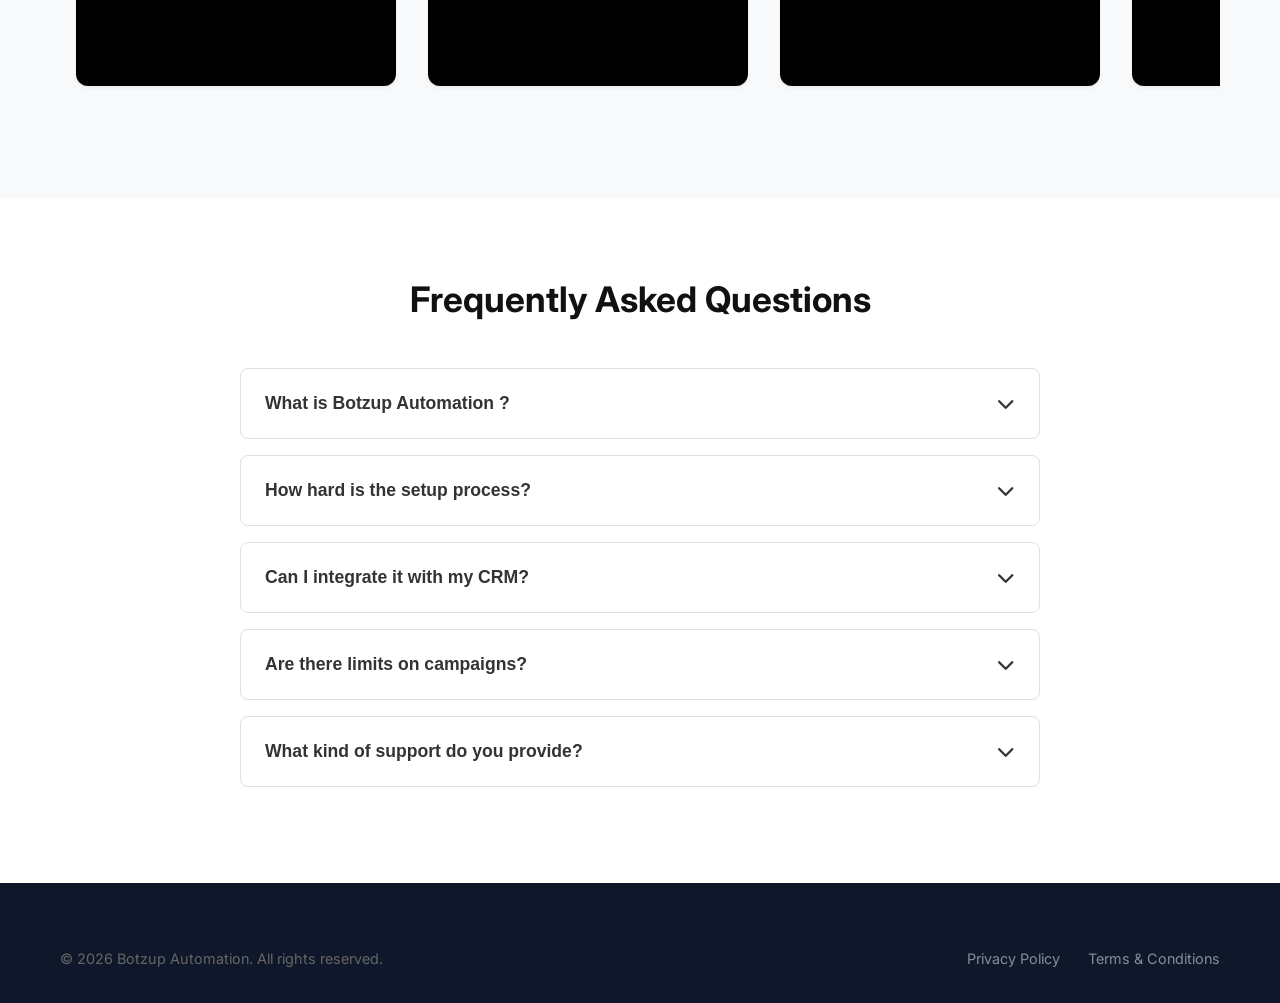
==== commit 1c99c954: "changes" ====
--- a/index.html
+++ b/index.html
@@ -118,15 +118,12 @@
                             </li>
                         </ul>
                     </div>
-                    <div class="overview-visual" style="flex: 1.2; min-width: 400px;">
+                    <div class="overview-visual" style="flex: 1; min-width: 350px;">
                         <div class="about-video-card"
                             style="background: var(--bg-light); padding: 2rem; border-radius: var(--border-radius); border: 1px solid var(--border-color); text-align: center; box-shadow: var(--shadow-sm);">
                             <div class="about-video-frame"
-                                style="position: relative; width: 100%; height: 700px; margin-bottom: 1.5rem; background-color: #000; border-radius: var(--border-radius); overflow: hidden;">
-                                <video width="100%" height="100%" controls preload="none" style="object-fit: cover;">
-                                    <source src="assets/images/about.mp4" type="video/mp4">
-                                    Your browser does not support the video tag.
-                                </video>
+                                style="position: relative; width: 100%; height: 500px; margin-bottom: 1.5rem; background-color: #000; border-radius: var(--border-radius); overflow: hidden;">
+                                <iframe width="100%" height="100%" src="https://www.youtube.com/embed/__I0qK-cktQ" title="YouTube video player" frameborder="0" allow="accelerometer; autoplay; clipboard-write; encrypted-media; gyroscope; picture-in-picture; web-share" allowfullscreen style="border: none;"></iframe>
                             </div>
                             <h3 style="font-size: 1.6rem; margin-bottom: 1rem; color: var(--primary-dark);">The Smartest
                                 Way to Sell on WhatsApp</h3>
@@ -469,113 +466,63 @@
         <section id="testimonials" class="testimonials-section bg-light">
             <div class="container">
                 <h2 class="section-title" style="text-align: center;">Hear From Fast-Growing Businesses</h2>
-                <div class="testimonials-slider">
-                    <div class="testimonials-slide-track">
-                        <!-- Original 4 Video Reviews -->
+                <div class="testimonials-slider"
+                    style="position: relative; width: 100%; overflow-x: hidden; padding: 2rem 0; scroll-behavior: smooth;">
+                    <div class="testimonials-slide-track"
+                        style="display: flex; gap: 2rem; width: max-content; padding: 0 1rem;">
                         <!-- Video 1 -->
                         <div class="testimonial-card"
                             style="padding: 0; overflow: hidden; display: flex; flex-direction: column; width: 320px; flex: 0 0 320px;">
-                            <div class="testimonial-video-wrap" style="width: 100%; height: 500px; background: #000;">
-                                <video class="testimonial-video" width="100%" height="100%" preload="none" playsinline
-                                    poster="assets/images/test01-poster.jpg" style="object-fit: cover;">
-                                    <source src="assets/images/test01.mp4" type="video/mp4">
-                                </video>
-                                <button type="button" class="testimonial-play-btn" aria-label="Play testimonial video">
-                                    <i class="fa-solid fa-play"></i>
-                                </button>
+                            <div class="testimonial-video-wrap"
+                                style="width: 100%; height: 500px; background: #000; position: relative;">
+                                <iframe width="100%" height="100%" src="https://www.youtube.com/embed/D3-pUmLVu9w"
+                                    title="YouTube video player" frameborder="0"
+                                    allow="accelerometer; autoplay; clipboard-write; encrypted-media; gyroscope; picture-in-picture; web-share"
+                                    allowfullscreen style="border: none;"></iframe>
                             </div>
                         </div>
                         <!-- Video 2 -->
                         <div class="testimonial-card"
                             style="padding: 0; overflow: hidden; display: flex; flex-direction: column; width: 320px; flex: 0 0 320px;">
-                            <div class="testimonial-video-wrap" style="width: 100%; height: 500px; background: #000;">
-                                <video class="testimonial-video" width="100%" height="100%" preload="none" playsinline
-                                    poster="assets/images/test02-poster.jpg" style="object-fit: cover;">
-                                    <source src="assets/images/test02.mp4" type="video/mp4">
-                                </video>
-                                <button type="button" class="testimonial-play-btn" aria-label="Play testimonial video">
-                                    <i class="fa-solid fa-play"></i>
-                                </button>
+                            <div class="testimonial-video-wrap"
+                                style="width: 100%; height: 500px; background: #000; position: relative;">
+                                <iframe width="100%" height="100%" src="https://www.youtube.com/embed/cRYqcyzuRVA"
+                                    title="YouTube video player" frameborder="0"
+                                    allow="accelerometer; autoplay; clipboard-write; encrypted-media; gyroscope; picture-in-picture; web-share"
+                                    allowfullscreen style="border: none;"></iframe>
                             </div>
                         </div>
                         <!-- Video 3 -->
                         <div class="testimonial-card"
                             style="padding: 0; overflow: hidden; display: flex; flex-direction: column; width: 320px; flex: 0 0 320px;">
-                            <div class="testimonial-video-wrap" style="width: 100%; height: 500px; background: #000;">
-                                <video class="testimonial-video" width="100%" height="100%" preload="none" playsinline
-                                    poster="assets/images/test03-poster.jpg" style="object-fit: cover;">
-                                    <source src="assets/images/test03.mp4" type="video/mp4">
-                                </video>
-                                <button type="button" class="testimonial-play-btn" aria-label="Play testimonial video">
-                                    <i class="fa-solid fa-play"></i>
-                                </button>
+                            <div class="testimonial-video-wrap"
+                                style="width: 100%; height: 500px; background: #000; position: relative;">
+                                <iframe width="100%" height="100%" src="https://www.youtube.com/embed/MgkEa3N0-5U"
+                                    title="YouTube video player" frameborder="0"
+                                    allow="accelerometer; autoplay; clipboard-write; encrypted-media; gyroscope; picture-in-picture; web-share"
+                                    allowfullscreen style="border: none;"></iframe>
                             </div>
                         </div>
                         <!-- Video 4 -->
                         <div class="testimonial-card"
                             style="padding: 0; overflow: hidden; display: flex; flex-direction: column; width: 320px; flex: 0 0 320px;">
-                            <div class="testimonial-video-wrap" style="width: 100%; height: 500px; background: #000;">
-                                <video class="testimonial-video" width="100%" height="100%" preload="none" playsinline
-                                    poster="assets/images/test04-poster.jpg" style="object-fit: cover;">
-                                    <source src="assets/images/test04.mp4" type="video/mp4">
-                                </video>
-                                <button type="button" class="testimonial-play-btn" aria-label="Play testimonial video">
-                                    <i class="fa-solid fa-play"></i>
-                                </button>
-                            </div>
-                        </div>
-
-                        <!-- Duplicated 4 Video Reviews for Infinite Scroll -->
-                        <!-- Video 1 -->
+                            <div class="testimonial-video-wrap"
+                                style="width: 100%; height: 500px; background: #000; position: relative;">
+                                <iframe width="100%" height="100%" src="https://www.youtube.com/embed/PFTcpv0b9U4"
+                                    title="YouTube video player" frameborder="0"
+                                    allow="accelerometer; autoplay; clipboard-write; encrypted-media; gyroscope; picture-in-picture; web-share"
+                                    allowfullscreen style="border: none;"></iframe>
+                            </div>
+                        </div>
+                        <!-- Video 5 -->
                         <div class="testimonial-card"
                             style="padding: 0; overflow: hidden; display: flex; flex-direction: column; width: 320px; flex: 0 0 320px;">
-                            <div class="testimonial-video-wrap" style="width: 100%; height: 500px; background: #000;">
-                                <video class="testimonial-video" width="100%" height="100%" preload="none" playsinline
-                                    poster="assets/images/test01-poster.jpg" style="object-fit: cover;">
-                                    <source src="assets/images/test01.mp4" type="video/mp4">
-                                </video>
-                                <button type="button" class="testimonial-play-btn" aria-label="Play testimonial video">
-                                    <i class="fa-solid fa-play"></i>
-                                </button>
-                            </div>
-                        </div>
-                        <!-- Video 2 -->
-                        <div class="testimonial-card"
-                            style="padding: 0; overflow: hidden; display: flex; flex-direction: column; width: 320px; flex: 0 0 320px;">
-                            <div class="testimonial-video-wrap" style="width: 100%; height:500px; background: #000;">
-                                <video class="testimonial-video" width="100%" height="100%" preload="none" playsinline
-                                    poster="assets/images/test02-poster.jpg" style="object-fit: cover;">
-                                    <source src="assets/images/test02.mp4" type="video/mp4">
-                                </video>
-                                <button type="button" class="testimonial-play-btn" aria-label="Play testimonial video">
-                                    <i class="fa-solid fa-play"></i>
-                                </button>
-                            </div>
-                        </div>
-                        <!-- Video 3 -->
-                        <div class="testimonial-card"
-                            style="padding: 0; overflow: hidden; display: flex; flex-direction: column; width: 320px; flex: 0 0 320px;">
-                            <div class="testimonial-video-wrap" style="width: 100%; height: 500px; background: #000;">
-                                <video class="testimonial-video" width="100%" height="100%" preload="none" playsinline
-                                    poster="assets/images/test03-poster.jpg" style="object-fit: cover;">
-                                    <source src="assets/images/test03.mp4" type="video/mp4">
-                                </video>
-                                <button type="button" class="testimonial-play-btn" aria-label="Play testimonial video">
-                                    <i class="fa-solid fa-play"></i>
-                                </button>
-                            </div>
-                        </div>
-                        <!-- Video 4 -->
-                        <div class="testimonial-card"
-                            style="padding: 0; overflow: hidden; display: flex; flex-direction: column; width: 320px; flex: 0 0 320px;">
-                            <div class="testimonial-video-wrap" style="width: 100%; height: 500px; background: #000;">
-                                <video class="testimonial-video" width="100%" height="100%" preload="none" playsinline
-                                    poster="assets/images/test04-poster.jpg" style="object-fit: cover;">
-                                    <source src="assets/images/test04.mp4" type="video/mp4">
-                                </video>
-                                <button type="button" class="testimonial-play-btn" aria-label="Play testimonial video">
-                                    <i class="fa-solid fa-play"></i>
-                                </button>
+                            <div class="testimonial-video-wrap"
+                                style="width: 100%; height: 500px; background: #000; position: relative;">
+                                <iframe width="100%" height="100%" src="https://www.youtube.com/embed/__I0qK-cktQ"
+                                    title="YouTube video player" frameborder="0"
+                                    allow="accelerometer; autoplay; clipboard-write; encrypted-media; gyroscope; picture-in-picture; web-share"
+                                    allowfullscreen style="border: none;"></iframe>
                             </div>
                         </div>
                     </div>
@@ -675,7 +622,7 @@
     </div>
 
     <script src="js/script.js"></script>
-    
+
 </body>
 
 </html>
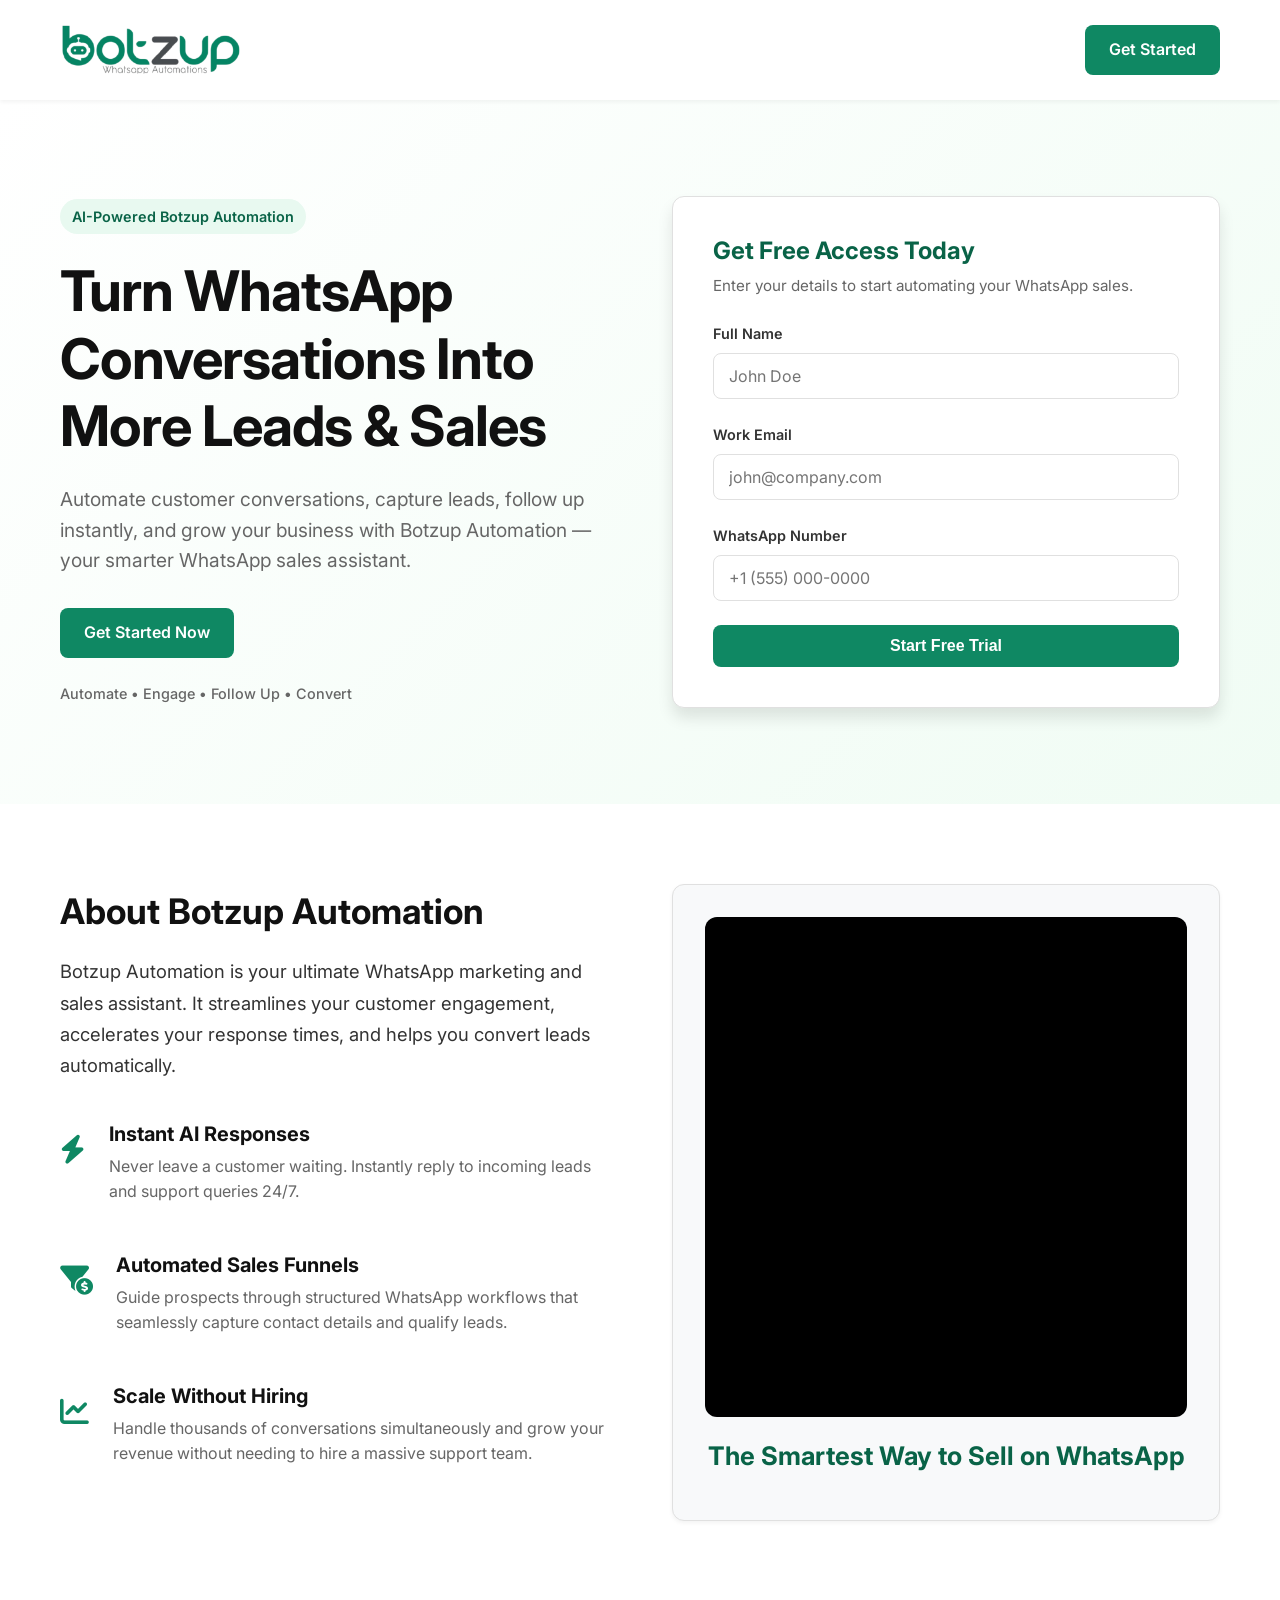
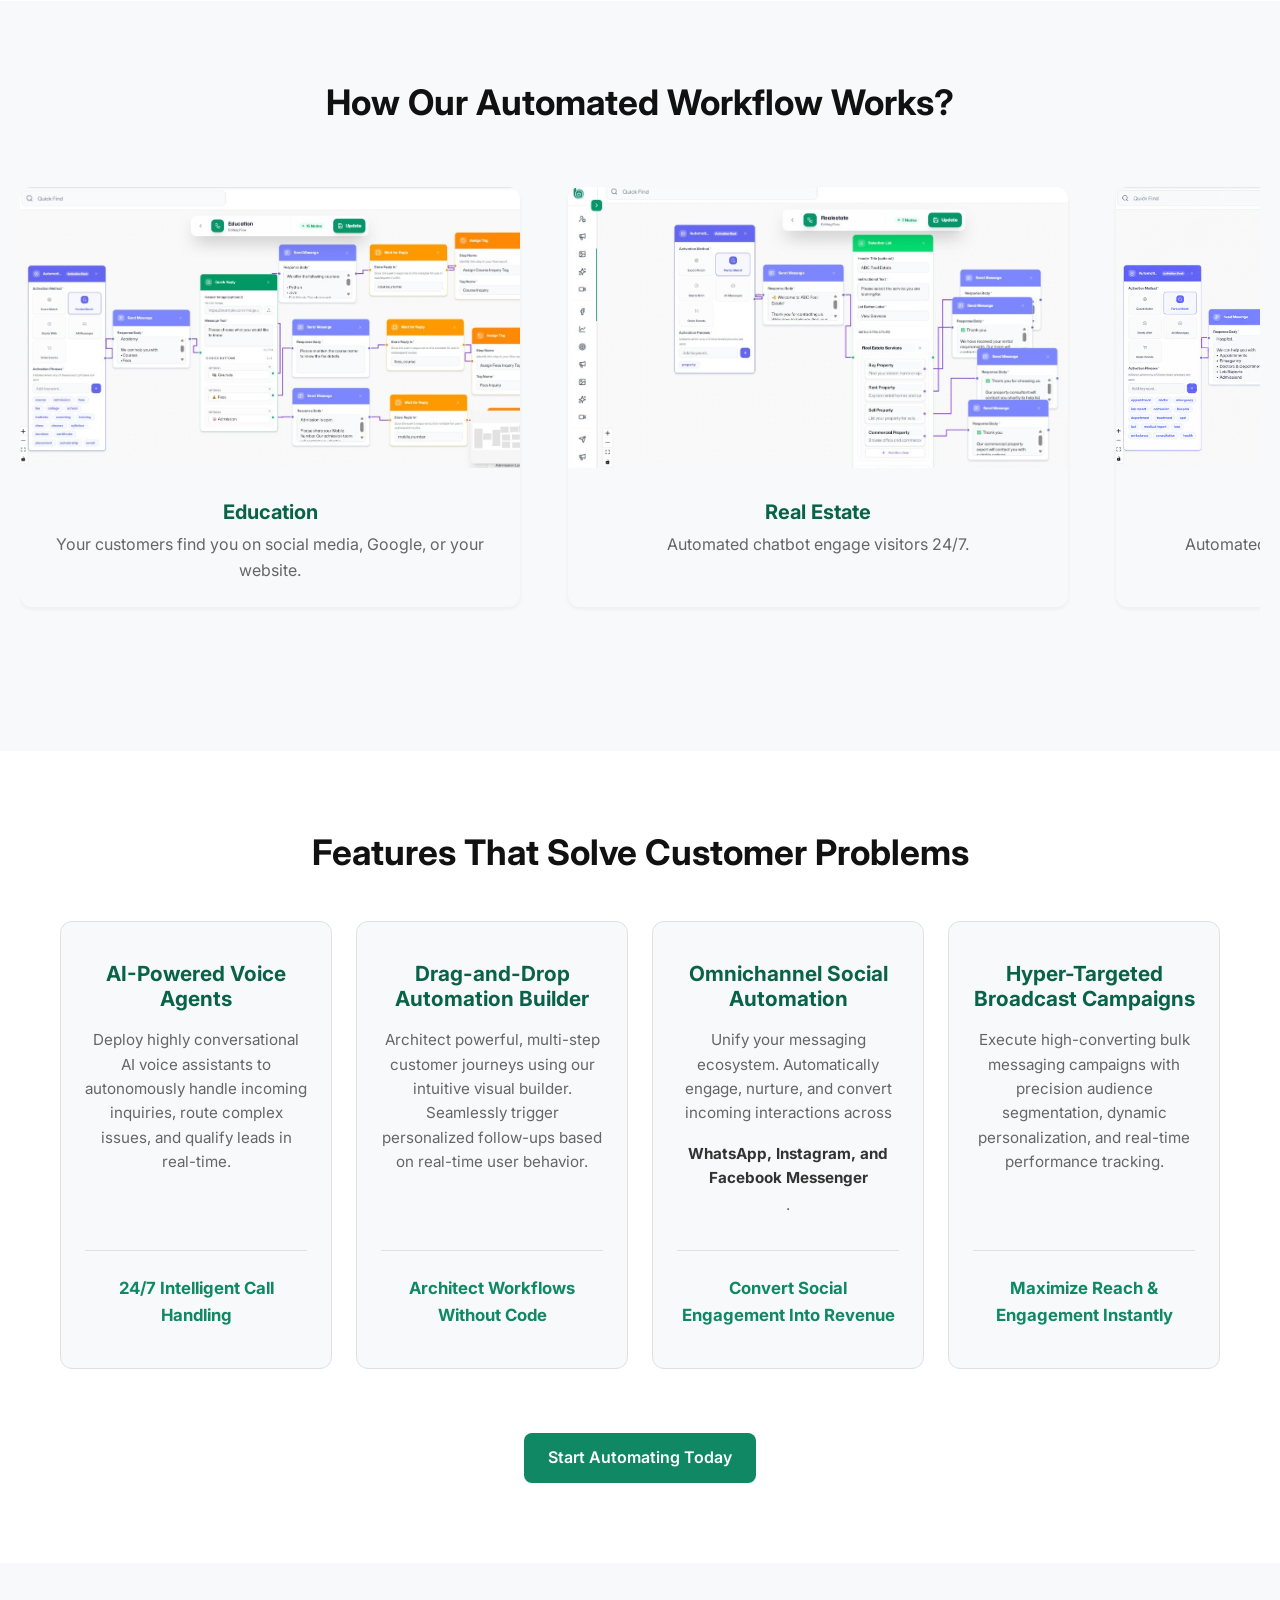
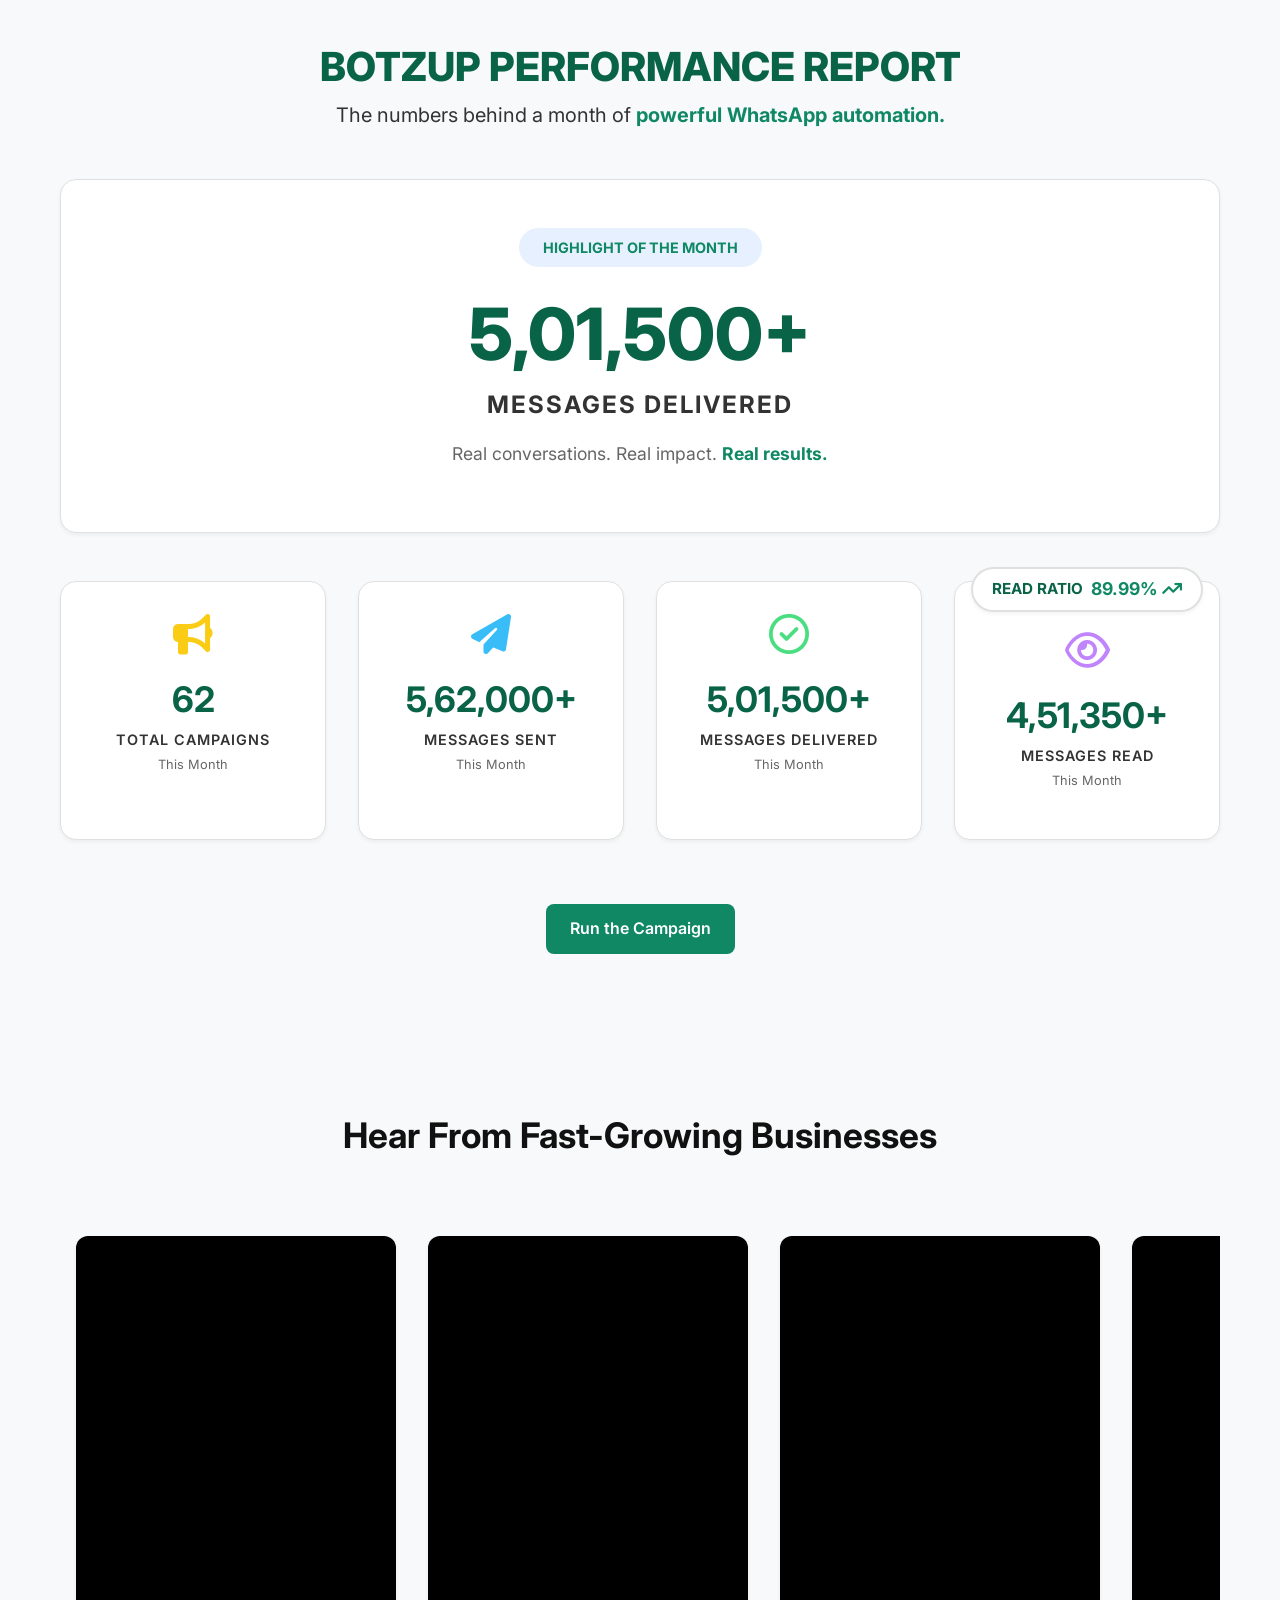
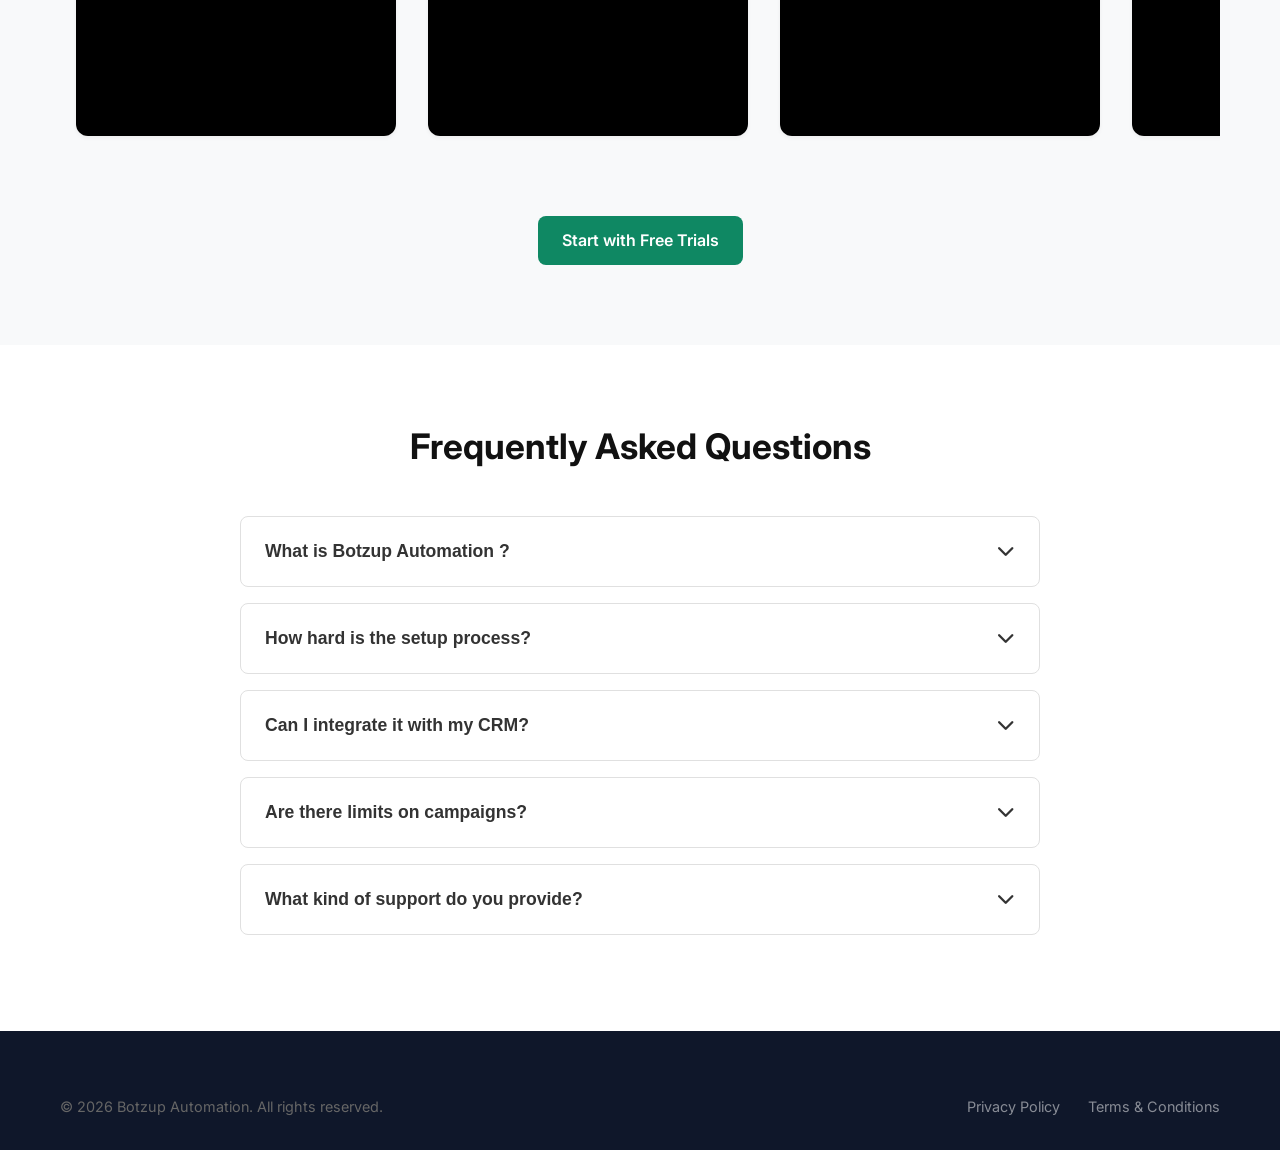
==== commit 1678e66e: "change" ====
--- a/index.html
+++ b/index.html
@@ -123,7 +123,10 @@
                             style="background: var(--bg-light); padding: 2rem; border-radius: var(--border-radius); border: 1px solid var(--border-color); text-align: center; box-shadow: var(--shadow-sm);">
                             <div class="about-video-frame"
                                 style="position: relative; width: 100%; height: 500px; margin-bottom: 1.5rem; background-color: #000; border-radius: var(--border-radius); overflow: hidden;">
-                                <iframe width="100%" height="100%" src="https://www.youtube.com/embed/__I0qK-cktQ" title="YouTube video player" frameborder="0" allow="accelerometer; autoplay; clipboard-write; encrypted-media; gyroscope; picture-in-picture; web-share" allowfullscreen style="border: none;"></iframe>
+                                <iframe width="100%" height="100%" src="https://www.youtube.com/embed/__I0qK-cktQ"
+                                    title="YouTube video player" frameborder="0"
+                                    allow="accelerometer; autoplay; clipboard-write; encrypted-media; gyroscope; picture-in-picture; web-share"
+                                    allowfullscreen style="border: none;"></iframe>
                             </div>
                             <h3 style="font-size: 1.6rem; margin-bottom: 1rem; color: var(--primary-dark);">The Smartest
                                 Way to Sell on WhatsApp</h3>
@@ -458,7 +461,10 @@
                     </div>
                 </div>
 
-
+                <div style="text-align: center; margin-top: 3rem;">
+                    <a href="https://botzup.net/auth/register" class="btn btn-primary"
+                        style="text-decoration: none;">Run the Campaign </a>
+                </div>
             </div>
         </section>
 
@@ -475,10 +481,11 @@
                             style="padding: 0; overflow: hidden; display: flex; flex-direction: column; width: 320px; flex: 0 0 320px;">
                             <div class="testimonial-video-wrap"
                                 style="width: 100%; height: 500px; background: #000; position: relative;">
-                                <iframe width="100%" height="100%" src="https://www.youtube.com/embed/D3-pUmLVu9w"
+                                <iframe class="testimonial-video" width="100%" height="100%" src="https://www.youtube.com/embed/D3-pUmLVu9w?enablejsapi=1&mute=1&playsinline=1"
                                     title="YouTube video player" frameborder="0"
                                     allow="accelerometer; autoplay; clipboard-write; encrypted-media; gyroscope; picture-in-picture; web-share"
                                     allowfullscreen style="border: none;"></iframe>
+
                             </div>
                         </div>
                         <!-- Video 2 -->
@@ -486,10 +493,11 @@
                             style="padding: 0; overflow: hidden; display: flex; flex-direction: column; width: 320px; flex: 0 0 320px;">
                             <div class="testimonial-video-wrap"
                                 style="width: 100%; height: 500px; background: #000; position: relative;">
-                                <iframe width="100%" height="100%" src="https://www.youtube.com/embed/cRYqcyzuRVA"
+                                <iframe class="testimonial-video" width="100%" height="100%" src="https://www.youtube.com/embed/cRYqcyzuRVA?enablejsapi=1&mute=1&playsinline=1"
                                     title="YouTube video player" frameborder="0"
                                     allow="accelerometer; autoplay; clipboard-write; encrypted-media; gyroscope; picture-in-picture; web-share"
                                     allowfullscreen style="border: none;"></iframe>
+
                             </div>
                         </div>
                         <!-- Video 3 -->
@@ -497,10 +505,11 @@
                             style="padding: 0; overflow: hidden; display: flex; flex-direction: column; width: 320px; flex: 0 0 320px;">
                             <div class="testimonial-video-wrap"
                                 style="width: 100%; height: 500px; background: #000; position: relative;">
-                                <iframe width="100%" height="100%" src="https://www.youtube.com/embed/MgkEa3N0-5U"
+                                <iframe class="testimonial-video" width="100%" height="100%" src="https://www.youtube.com/embed/MgkEa3N0-5U?enablejsapi=1&mute=1&playsinline=1"
                                     title="YouTube video player" frameborder="0"
                                     allow="accelerometer; autoplay; clipboard-write; encrypted-media; gyroscope; picture-in-picture; web-share"
                                     allowfullscreen style="border: none;"></iframe>
+
                             </div>
                         </div>
                         <!-- Video 4 -->
@@ -508,10 +517,11 @@
                             style="padding: 0; overflow: hidden; display: flex; flex-direction: column; width: 320px; flex: 0 0 320px;">
                             <div class="testimonial-video-wrap"
                                 style="width: 100%; height: 500px; background: #000; position: relative;">
-                                <iframe width="100%" height="100%" src="https://www.youtube.com/embed/PFTcpv0b9U4"
+                                <iframe class="testimonial-video" width="100%" height="100%" src="https://www.youtube.com/embed/PFTcpv0b9U4?enablejsapi=1&mute=1&playsinline=1"
                                     title="YouTube video player" frameborder="0"
                                     allow="accelerometer; autoplay; clipboard-write; encrypted-media; gyroscope; picture-in-picture; web-share"
                                     allowfullscreen style="border: none;"></iframe>
+
                             </div>
                         </div>
                         <!-- Video 5 -->
@@ -519,13 +529,18 @@
                             style="padding: 0; overflow: hidden; display: flex; flex-direction: column; width: 320px; flex: 0 0 320px;">
                             <div class="testimonial-video-wrap"
                                 style="width: 100%; height: 500px; background: #000; position: relative;">
-                                <iframe width="100%" height="100%" src="https://www.youtube.com/embed/__I0qK-cktQ"
+                                <iframe class="testimonial-video" width="100%" height="100%" src="https://www.youtube.com/embed/__I0qK-cktQ?enablejsapi=1&mute=1&playsinline=1"
                                     title="YouTube video player" frameborder="0"
                                     allow="accelerometer; autoplay; clipboard-write; encrypted-media; gyroscope; picture-in-picture; web-share"
                                     allowfullscreen style="border: none;"></iframe>
-                            </div>
-                        </div>
-                    </div>
+
+                            </div>
+                        </div>
+                    </div>
+                </div>
+                <div style="text-align: center; margin-top: 3rem;">
+                    <a href="https://botzup.net/auth/register" class="btn btn-primary"
+                        style="text-decoration: none;">Start with Free Trials</a>
                 </div>
             </div>
         </section>
--- a/css/style.css
+++ b/css/style.css
@@ -829,7 +829,8 @@
     display: flex;
     gap: 2rem;
     width: max-content;
-    padding: 0 calc(50vw - 160px); /* 160px is half the 320px card width */
+    /* Dynamically center: 50vw minus half the card width (which is min(40vw, 200px)) */
+    padding: 0 calc(50vw - min(40vw, 200px)); 
 }
 
 /* We don't need the animation anymore */
@@ -839,7 +840,8 @@
     padding: 2rem;
     border-radius: var(--border-radius);
     box-shadow: var(--shadow-sm);
-    width: 400px;
+    width: 80vw;
+    max-width: 400px;
     flex-shrink: 0;
     scroll-snap-align: center;
 }
